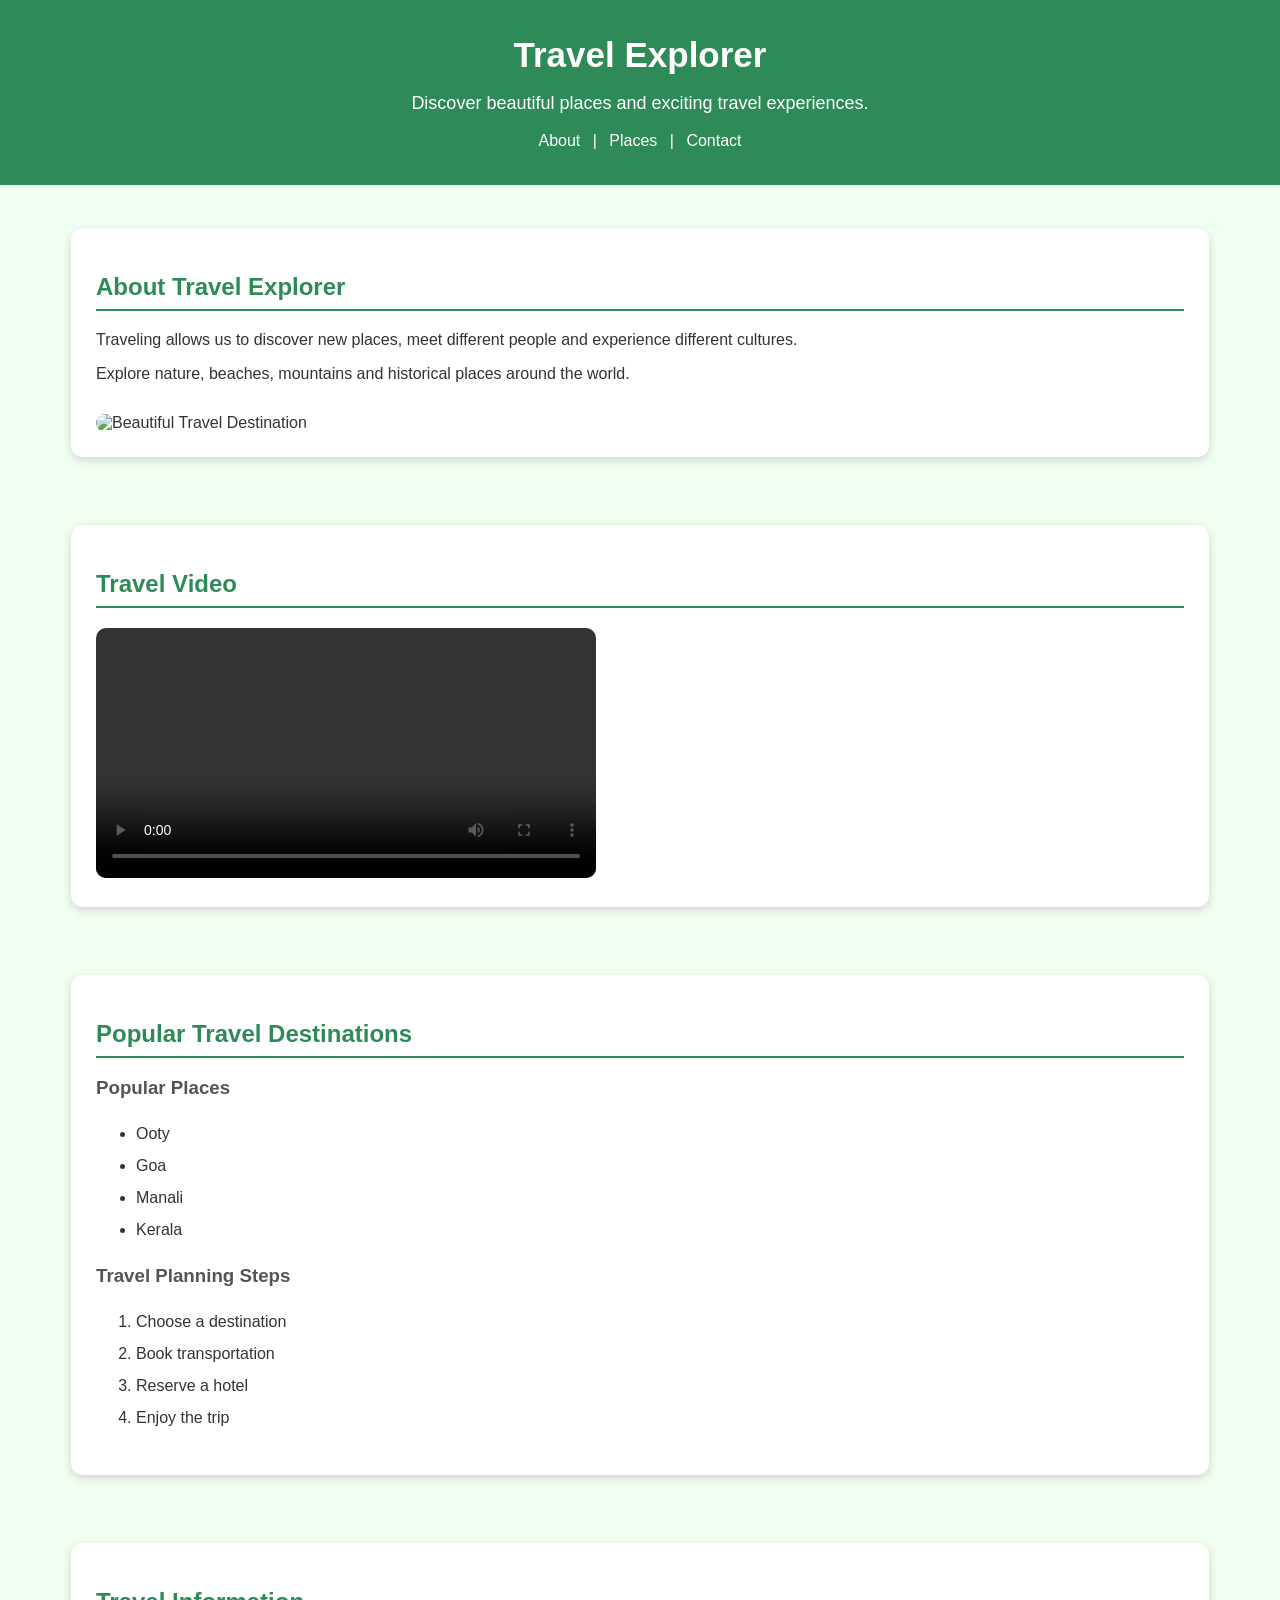
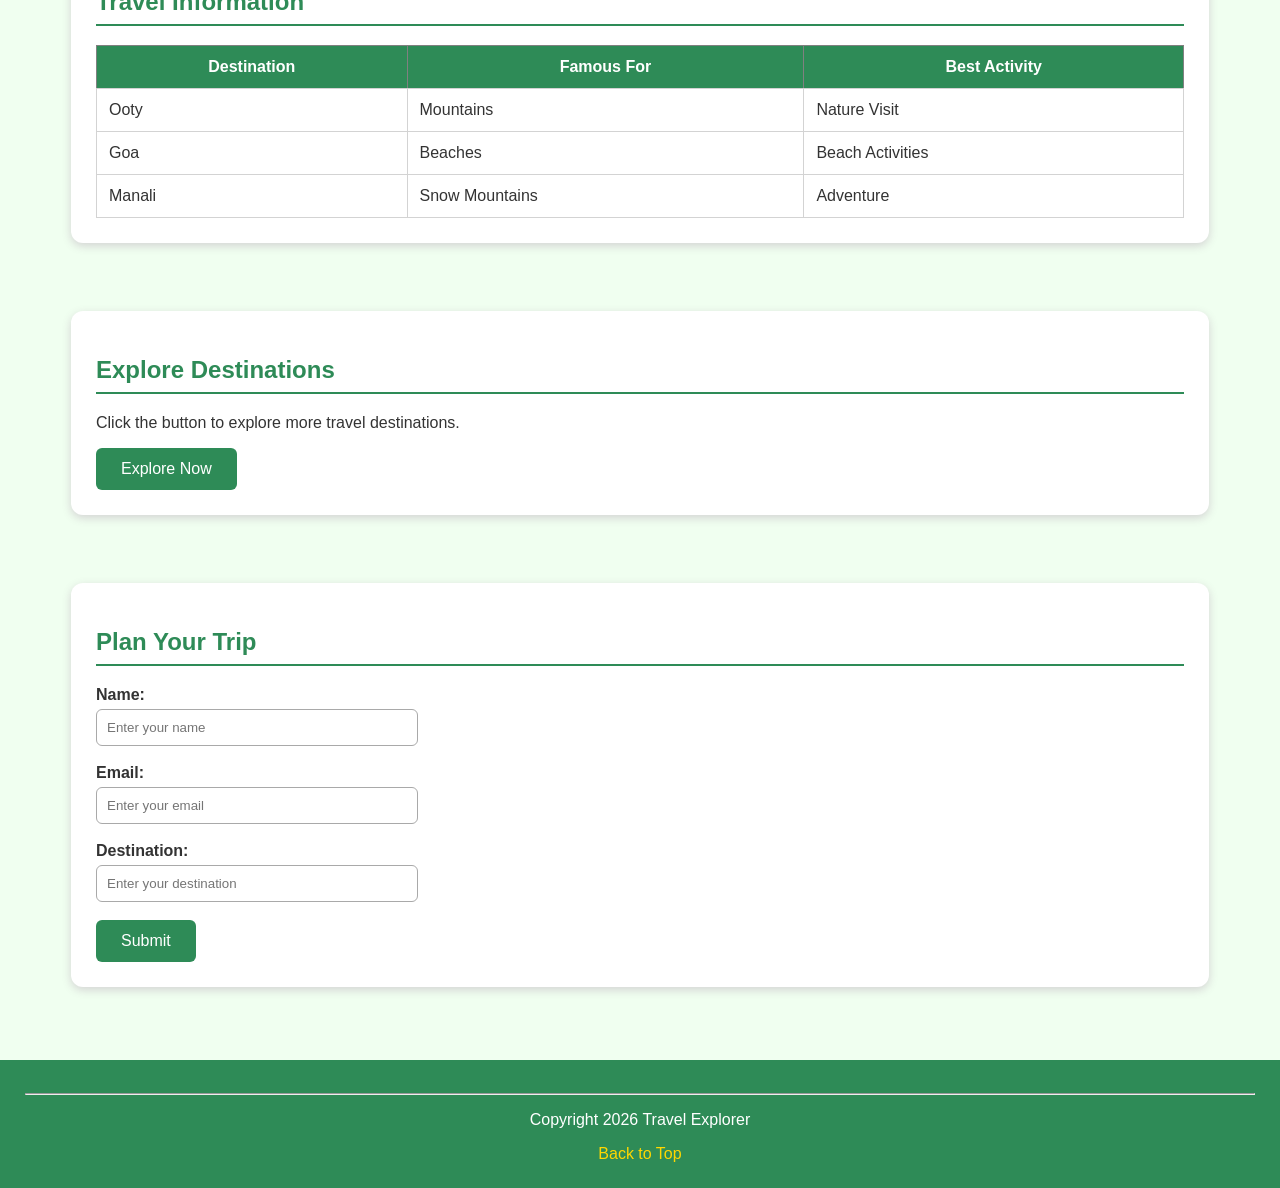
==== index.html @ 53727289 "Add files via upload" ====
<!DOCTYPE html>

<html>

<head>

    <title>Travel Explorer</title>
    <link rel="stylesheet" href="style.css">
</head>

<body>

    <!-- Header Section -->

    <header id="home" class="main-header">

        <h1>Travel Explorer</h1>

        <p>Discover beautiful places and exciting travel experiences.</p>

        <!-- Navigation -->

        <a href="#about">About</a> |
        <a href="#places">Places</a> |
        <a href="#contact">Contact</a>

    </header>

    <br>


    <!-- About Section -->

    <section id="about" class="about-section">

        <h2>About Travel Explorer</h2>

        <p>
            Traveling allows us to discover new places, meet different
            people and experience different cultures.
        </p>

        <p>
            Explore nature, beaches, mountains and historical places
            around the world.
        </p>

        <!-- Image -->

        <img
            src="https://images.unsplash.com/photo-1500534623283-312aade485b7"
            alt="Beautiful Travel Destination"
            width="500"
        >

    </section>

    <br>


    <!-- Video Section -->

    <section id="video" class="video-section">

        <h2>Travel Video</h2>

        <video width="500" controls>

            <source
                src="https://www.w3schools.com/html/mov_bbb.mp4"
                type="video/mp4"
            >

            Your browser does not support video.

        </video>

    </section>

    <br>


    <!-- Places Section -->

    <section id="places" class="places-section">

        <h2>Popular Travel Destinations</h2>

        <!-- Unordered List -->

        <h3>Popular Places</h3>

        <ul>

            <li>Ooty</li>
            <li>Goa</li>
            <li>Manali</li>
            <li>Kerala</li>

        </ul>


        <!-- Ordered List -->

        <h3>Travel Planning Steps</h3>

        <ol>

            <li>Choose a destination</li>
            <li>Book transportation</li>
            <li>Reserve a hotel</li>
            <li>Enjoy the trip</li>

        </ol>

    </section>

    <br>


    <!-- Travel Information Table -->

    <section id="table" class="table-section">

        <h2>Travel Information</h2>

        <table border="1">

            <tr>

                <th>Destination</th>
                <th>Famous For</th>
                <th>Best Activity</th>

            </tr>

            <tr>

                <td>Ooty</td>
                <td>Mountains</td>
                <td>Nature Visit</td>

            </tr>

            <tr>

                <td>Goa</td>
                <td>Beaches</td>
                <td>Beach Activities</td>

            </tr>

            <tr>

                <td>Manali</td>
                <td>Snow Mountains</td>
                <td>Adventure</td>

            </tr>

        </table>

    </section>

    <br>


    <!-- Button Section -->

    <section class="button-section">

        <h2>Explore Destinations</h2>

        <p>
            Click the button to explore more travel destinations.
        </p>

        <button type="button">

            Explore Now

        </button>

    </section>

    <br>


    <!-- Contact Form -->

    <section id="contact" class="contact-section">

        <h2>Plan Your Trip</h2>

        <form>

            <label for="name">Name:</label>

            <br>

            <input
                type="text"
                id="name"
                name="name"
                placeholder="Enter your name"
            >

            <br><br>


            <label for="email">Email:</label>

            <br>

            <input
                type="email"
                id="email"
                name="email"
                placeholder="Enter your email"
            >

            <br><br>


            <label for="destination">Destination:</label>

            <br>

            <input
                type="text"
                id="destination"
                name="destination"
                placeholder="Enter your destination"
            >

            <br><br>


            <button type="submit">

                Submit

            </button>

        </form>

    </section>

    <br>


    <!-- Footer -->

    <footer id="footer" class="main-footer">

        <hr>

        <p>

            Copyright 2026 Travel Explorer

        </p>

        <a href="#home">Back to Top</a>

    </footer>

</body>

</html>
---- style.css ----
/* Page */

body {
    font-family: Arial, sans-serif;
    margin: 0;
    background-color: honeydew;
    color: #333;
}

/* Header */

.main-header {
    background-color: seagreen;
    color: white;
    text-align: center;
    padding: 35px;
}

.main-header h1 {
    font-size: 35px;
    margin: 0 0 10px;
}

.main-header p {
    font-size: 18px;
}

.main-header a {
    color: white;
    text-decoration: none;
    margin: 0 8px;
}

.main-header a:hover {
    color: gold;
}

/* All Sections */

section {
    background-color: white;
    width: 85%;
    margin: 25px auto;
    padding: 25px;
    border-radius: 12px;
    box-shadow: 0 3px 10px lightgray;
}

/* Headings */

h2 {
    color: seagreen;
    border-bottom: 2px solid seagreen;
    padding-bottom: 8px;
}

h3 {
    color: #555;
}

/* Image */

.about-section img {
    width: 500px;
    max-width: 100%;
    border-radius: 12px;
    margin-top: 15px;
}

/* Video */

.video-section video {
    max-width: 100%;
    border-radius: 10px;
}

/* Lists */

ul,
ol {
    line-height: 2;
}

/* Table */

table {
    width: 100%;
    border-collapse: collapse;
    margin-top: 15px;
}

th {
    background-color: seagreen;
    color: white;
    padding: 12px;
}

td {
    padding: 12px;
    border: 1px solid lightgray;
}

tr:hover {
    background-color: honeydew;
}

/* Buttons */

button {
    background-color: seagreen;
    color: white;
    border: none;
    padding: 12px 25px;
    border-radius: 6px;
    font-size: 16px;
    cursor: pointer;
}

button:hover {
    background-color: darkgreen;
}

/* Form */

label {
    font-weight: bold;
}

input {
    width: 300px;
    max-width: 90%;
    padding: 10px;
    margin-top: 5px;
    border: 1px solid darkgray;
    border-radius: 6px;
}

input:focus {
    border-color: seagreen;
    outline: none;
}

/* Footer */

.main-footer {
    background-color: seagreen;
    color: white;
    text-align: center;
    padding: 25px;
    margin-top: 30px;
}

.main-footer a {
    color: gold;
    text-decoration: none;
}
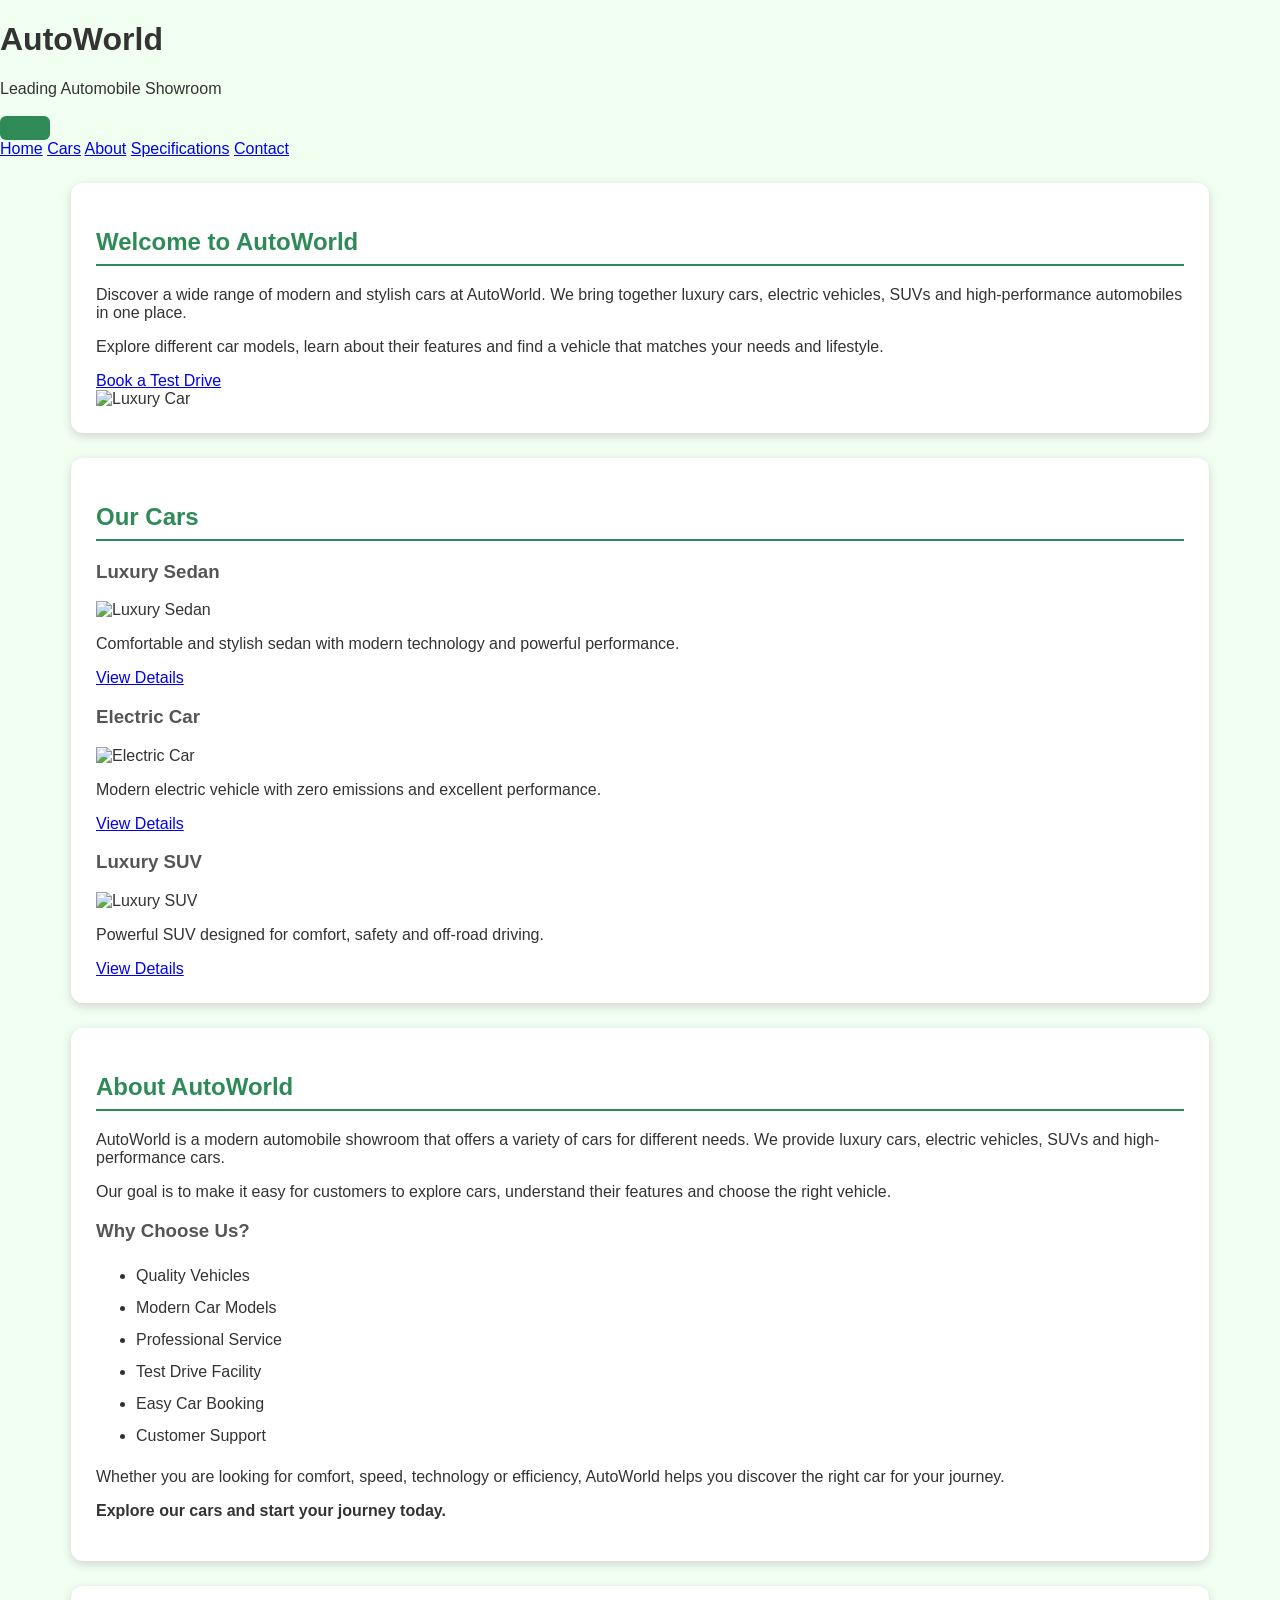
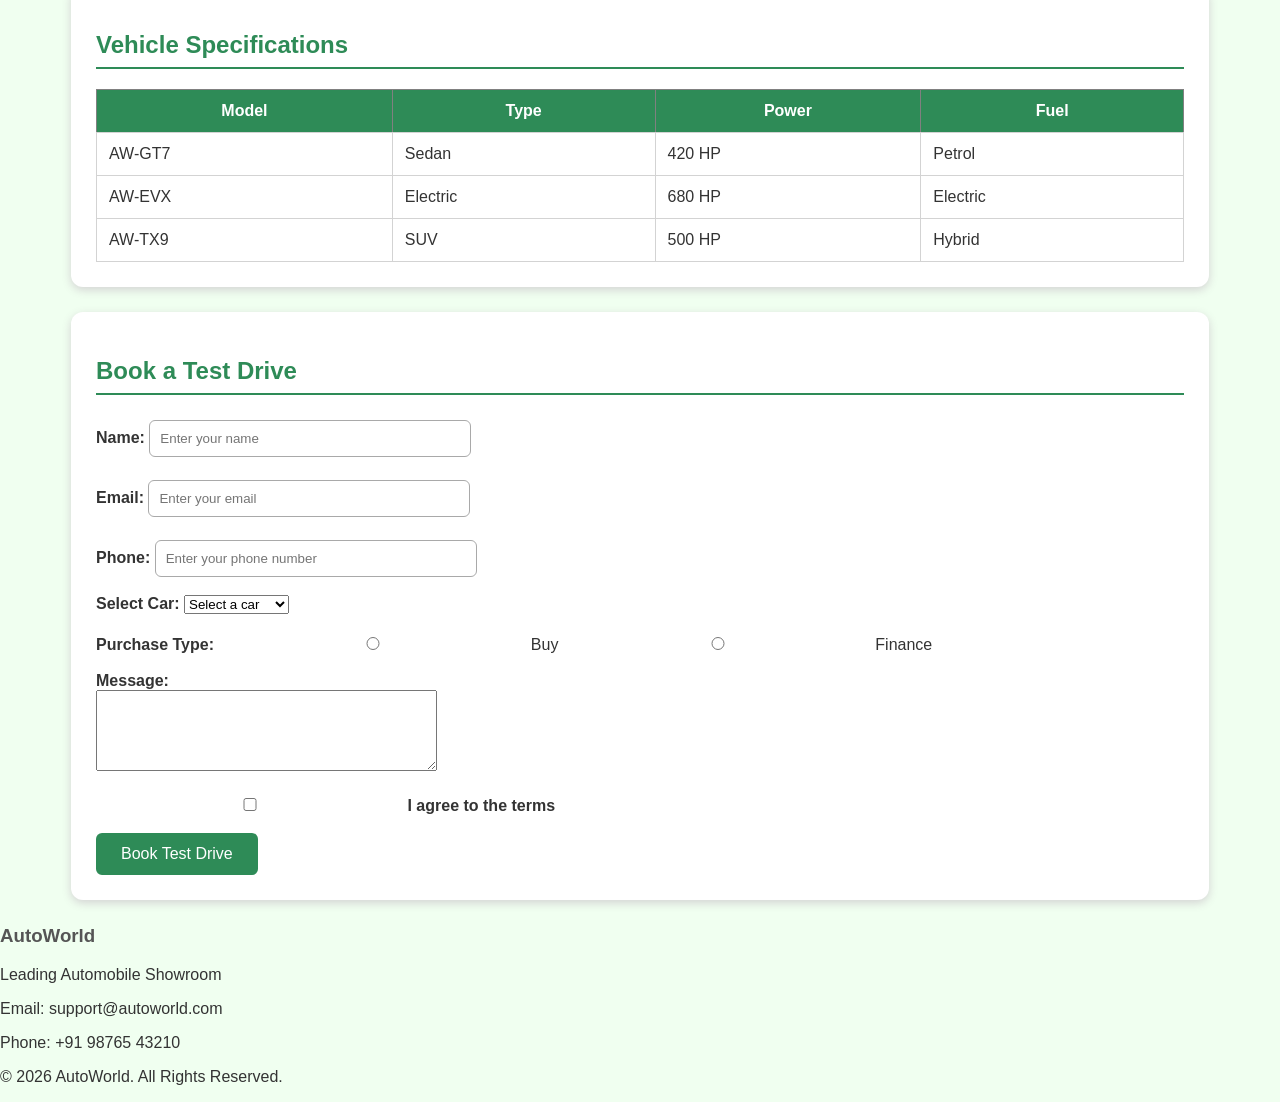
==== commit 34881a79: "Update index.html" ====
--- a/index.html
+++ b/index.html
@@ -1,270 +1,316 @@
 <!DOCTYPE html>
-
-<html>
+<html lang="en">
 
 <head>
-
-    <title>Travel Explorer</title>
+    <meta charset="UTF-8">
+    <meta name="viewport" content="width=device-width, initial-scale=1.0">
+
+    <meta name="description" content="AutoWorld automobile showroom">
+    <meta name="author" content="AutoWorld">
+
+    <title>AutoWorld - Automobile Showroom</title>
+
     <link rel="stylesheet" href="style.css">
 </head>
 
 <body>
 
-    <!-- Header Section -->
-
-    <header id="home" class="main-header">
-
-        <h1>Travel Explorer</h1>
-
-        <p>Discover beautiful places and exciting travel experiences.</p>
+    <!-- Header -->
+    <header>
+        <div class="header-brand">
+            <h1>AutoWorld</h1>
+            <p>Leading Automobile Showroom</p>
+        </div>
+
+        <!-- 3-Bar Mobile Hamburger Button -->
+        <button class="menu-toggle" id="menuToggle" aria-label="Toggle navigation">
+            <span></span>
+            <span></span>
+            <span></span>
+        </button>
 
         <!-- Navigation -->
-
-        <a href="#about">About</a> |
-        <a href="#places">Places</a> |
-        <a href="#contact">Contact</a>
-
+        <nav id="navMenu">
+            <a href="#home">Home</a>
+            <a href="#cars">Cars</a>
+            <a href="#about">About</a>
+            <a href="#specifications">Specifications</a>
+            <a href="#contact">Contact</a>
+        </nav>
     </header>
 
-    <br>
-
-
-    <!-- About Section -->
-
-    <section id="about" class="about-section">
-
-        <h2>About Travel Explorer</h2>
+
+    <!-- Main Content -->
+    <main>
+
+        <!-- Home Section -->
+        <section id="home">
+            <div class="home-container">
+                <div class="home-content">
+                    <h2>Welcome to AutoWorld</h2>
+
+                    <p>
+                        Discover a wide range of modern and stylish cars at AutoWorld. We bring together luxury cars, electric vehicles, SUVs and high-performance automobiles in one place.
+                    </p>
+
+                    <p>
+                        Explore different car models, learn about their features and find a vehicle that matches your needs and lifestyle.
+                    </p>
+
+                    <a href="#contact">Book a Test Drive</a>
+                </div>
+
+                <div class="home-image">
+                    <img
+                        src="https://images.unsplash.com/photo-1617788138017-80ad40651399?auto=format&fit=crop&w=800&q=80"
+                        alt="Luxury Car"
+                        width="500"
+                    >
+                </div>
+            </div>
+        </section>
+
+
+        <!-- Cars Section -->
+        <section id="cars">
+            <h2>Our Cars</h2>
+
+            <article>
+                <h3>Luxury Sedan</h3>
+
+                <img
+                    src="https://images.unsplash.com/photo-1555215695-3004980ad54e?auto=format&fit=crop&w=700&q=80"
+                    alt="Luxury Sedan"
+                    width="300"
+                >
+
+                <p>
+                    Comfortable and stylish sedan with modern
+                    technology and powerful performance.
+                </p>
+
+                <a href="#contact">View Details</a>
+            </article>
+
+
+            <article>
+                <h3>Electric Car</h3>
+
+                <img
+                    src="https://images.unsplash.com/photo-1560958089-b8a1929cea89?auto=format&fit=crop&w=700&q=80"
+                    alt="Electric Car"
+                    width="300"
+                >
+
+                <p>
+                    Modern electric vehicle with zero emissions
+                    and excellent performance.
+                </p>
+
+                <a href="#contact">View Details</a>
+            </article>
+
+
+            <article>
+                <h3>Luxury SUV</h3>
+
+                <img
+                    src="https://images.unsplash.com/photo-1533473359331-0135ef1b58bf?auto=format&fit=crop&w=700&q=80"
+                    alt="Luxury SUV"
+                    width="300"
+                >
+
+                <p>
+                    Powerful SUV designed for comfort,
+                    safety and off-road driving.
+                </p>
+
+                <a href="#contact">View Details</a>
+            </article>
+        </section>
+
+
+        <!-- About Section -->
+        <section id="about">
+            <div class="about-container">
+                <h2>About AutoWorld</h2>
+
+                <p>
+                    AutoWorld is a modern automobile showroom that offers a variety of cars for different needs. We provide luxury cars, electric vehicles, SUVs and high-performance cars.
+                </p>
+
+                <p>
+                    Our goal is to make it easy for customers to explore cars, understand their features and choose the right vehicle.
+                </p>
+
+                <h3>Why Choose Us?</h3>
+
+                <ul>
+                    <li>Quality Vehicles</li>
+                    <li>Modern Car Models</li>
+                    <li>Professional Service</li>
+                    <li>Test Drive Facility</li>
+                    <li>Easy Car Booking</li>
+                    <li>Customer Support</li>
+                </ul>
+
+                <p>
+                    Whether you are looking for comfort, speed, technology or efficiency, AutoWorld helps you discover the right car for your journey.
+                </p>
+
+                <p>
+                    <strong>Explore our cars and start your journey today.</strong>
+                </p>
+            </div>
+        </section>
+
+
+        <!-- Specifications Section -->
+        <section id="specifications">
+            <h2>Vehicle Specifications</h2>
+
+            <table border="1">
+                <tr>
+                    <th>Model</th>
+                    <th>Type</th>
+                    <th>Power</th>
+                    <th>Fuel</th>
+                </tr>
+
+                <tr>
+                    <td>AW-GT7</td>
+                    <td>Sedan</td>
+                    <td>420 HP</td>
+                    <td>Petrol</td>
+                </tr>
+
+                <tr>
+                    <td>AW-EVX</td>
+                    <td>Electric</td>
+                    <td>680 HP</td>
+                    <td>Electric</td>
+                </tr>
+
+                <tr>
+                    <td>AW-TX9</td>
+                    <td>SUV</td>
+                    <td>500 HP</td>
+                    <td>Hybrid</td>
+                </tr>
+            </table>
+        </section>
+
+
+        <!-- Contact / Test Drive Form -->
+        <section id="contact">
+            <h2>Book a Test Drive</h2>
+
+            <form>
+
+                <label for="name">Name:</label>
+                <input type="text" id="name" placeholder="Enter your name" required>
+
+                <br><br>
+
+                <label for="email">Email:</label>
+                <input type="email" id="email" placeholder="Enter your email" required>
+
+                <br><br>
+
+                <label for="phone">Phone:</label>
+                <input type="tel" id="phone" placeholder="Enter your phone number">
+
+                <br><br>
+
+                <label for="car">Select Car:</label>
+
+                <select id="car">
+                    <option>Select a car</option>
+                    <option>Luxury Sedan</option>
+                    <option>Electric Car</option>
+                    <option>Luxury SUV</option>
+                </select>
+
+                <br><br>
+
+                <label>Purchase Type:</label>
+
+                <input type="radio" name="purchase" value="buy">
+                Buy
+
+                <input type="radio" name="purchase" value="finance">
+                Finance
+
+                <br><br>
+
+                <label for="message">Message:</label>
+
+                <br>
+
+                <textarea
+                    id="message"
+                    rows="5"
+                    cols="40"
+                    placeholder="Enter your message">
+                </textarea>
+
+                <br><br>
+
+                <input type="checkbox" id="agree">
+                <label for="agree">I agree to the terms</label>
+
+                <br><br>
+
+                <button type="submit">Book Test Drive</button>
+
+            </form>
+        </section>
+
+    </main>
+
+
+    <!-- Footer -->
+    <footer>
+        <h3>AutoWorld</h3>
 
         <p>
-            Traveling allows us to discover new places, meet different
-            people and experience different cultures.
+            Leading Automobile Showroom
         </p>
 
         <p>
-            Explore nature, beaches, mountains and historical places
-            around the world.
+            Email: support@autoworld.com
         </p>
 
-        <!-- Image -->
-
-        <img
-            src="https://images.unsplash.com/photo-1500534623283-312aade485b7"
-            alt="Beautiful Travel Destination"
-            width="500"
-        >
-
-    </section>
-
-    <br>
-
-
-    <!-- Video Section -->
-
-    <section id="video" class="video-section">
-
-        <h2>Travel Video</h2>
-
-        <video width="500" controls>
-
-            <source
-                src="https://www.w3schools.com/html/mov_bbb.mp4"
-                type="video/mp4"
-            >
-
-            Your browser does not support video.
-
-        </video>
-
-    </section>
-
-    <br>
-
-
-    <!-- Places Section -->
-
-    <section id="places" class="places-section">
-
-        <h2>Popular Travel Destinations</h2>
-
-        <!-- Unordered List -->
-
-        <h3>Popular Places</h3>
-
-        <ul>
-
-            <li>Ooty</li>
-            <li>Goa</li>
-            <li>Manali</li>
-            <li>Kerala</li>
-
-        </ul>
-
-
-        <!-- Ordered List -->
-
-        <h3>Travel Planning Steps</h3>
-
-        <ol>
-
-            <li>Choose a destination</li>
-            <li>Book transportation</li>
-            <li>Reserve a hotel</li>
-            <li>Enjoy the trip</li>
-
-        </ol>
-
-    </section>
-
-    <br>
-
-
-    <!-- Travel Information Table -->
-
-    <section id="table" class="table-section">
-
-        <h2>Travel Information</h2>
-
-        <table border="1">
-
-            <tr>
-
-                <th>Destination</th>
-                <th>Famous For</th>
-                <th>Best Activity</th>
-
-            </tr>
-
-            <tr>
-
-                <td>Ooty</td>
-                <td>Mountains</td>
-                <td>Nature Visit</td>
-
-            </tr>
-
-            <tr>
-
-                <td>Goa</td>
-                <td>Beaches</td>
-                <td>Beach Activities</td>
-
-            </tr>
-
-            <tr>
-
-                <td>Manali</td>
-                <td>Snow Mountains</td>
-                <td>Adventure</td>
-
-            </tr>
-
-        </table>
-
-    </section>
-
-    <br>
-
-
-    <!-- Button Section -->
-
-    <section class="button-section">
-
-        <h2>Explore Destinations</h2>
-
         <p>
-            Click the button to explore more travel destinations.
+            Phone: +91 98765 43210
         </p>
 
-        <button type="button">
-
-            Explore Now
-
-        </button>
-
-    </section>
-
-    <br>
-
-
-    <!-- Contact Form -->
-
-    <section id="contact" class="contact-section">
-
-        <h2>Plan Your Trip</h2>
-
-        <form>
-
-            <label for="name">Name:</label>
-
-            <br>
-
-            <input
-                type="text"
-                id="name"
-                name="name"
-                placeholder="Enter your name"
-            >
-
-            <br><br>
-
-
-            <label for="email">Email:</label>
-
-            <br>
-
-            <input
-                type="email"
-                id="email"
-                name="email"
-                placeholder="Enter your email"
-            >
-
-            <br><br>
-
-
-            <label for="destination">Destination:</label>
-
-            <br>
-
-            <input
-                type="text"
-                id="destination"
-                name="destination"
-                placeholder="Enter your destination"
-            >
-
-            <br><br>
-
-
-            <button type="submit">
-
-                Submit
-
-            </button>
-
-        </form>
-
-    </section>
-
-    <br>
-
-
-    <!-- Footer -->
-
-    <footer id="footer" class="main-footer">
-
-        <hr>
-
         <p>
-
-            Copyright 2026 Travel Explorer
-
+            &copy; 2026 AutoWorld. All Rights Reserved.
         </p>
-
-        <a href="#home">Back to Top</a>
-
     </footer>
 
+    <!-- Mobile 3-Bar Sidebar Script -->
+    <script>
+        const menuToggle = document.getElementById('menuToggle');
+        const navMenu = document.getElementById('navMenu');
+
+        if (menuToggle && navMenu) {
+            menuToggle.addEventListener('click', () => {
+                menuToggle.classList.toggle('active');
+                navMenu.classList.toggle('active');
+            });
+
+            // Close sidebar when clicking any navigation link
+            navMenu.querySelectorAll('a').forEach(link => {
+                link.addEventListener('click', () => {
+                    menuToggle.classList.remove('active');
+                    navMenu.classList.remove('active');
+                });
+            });
+        }
+    </script>
+
 </body>
 
 </html>
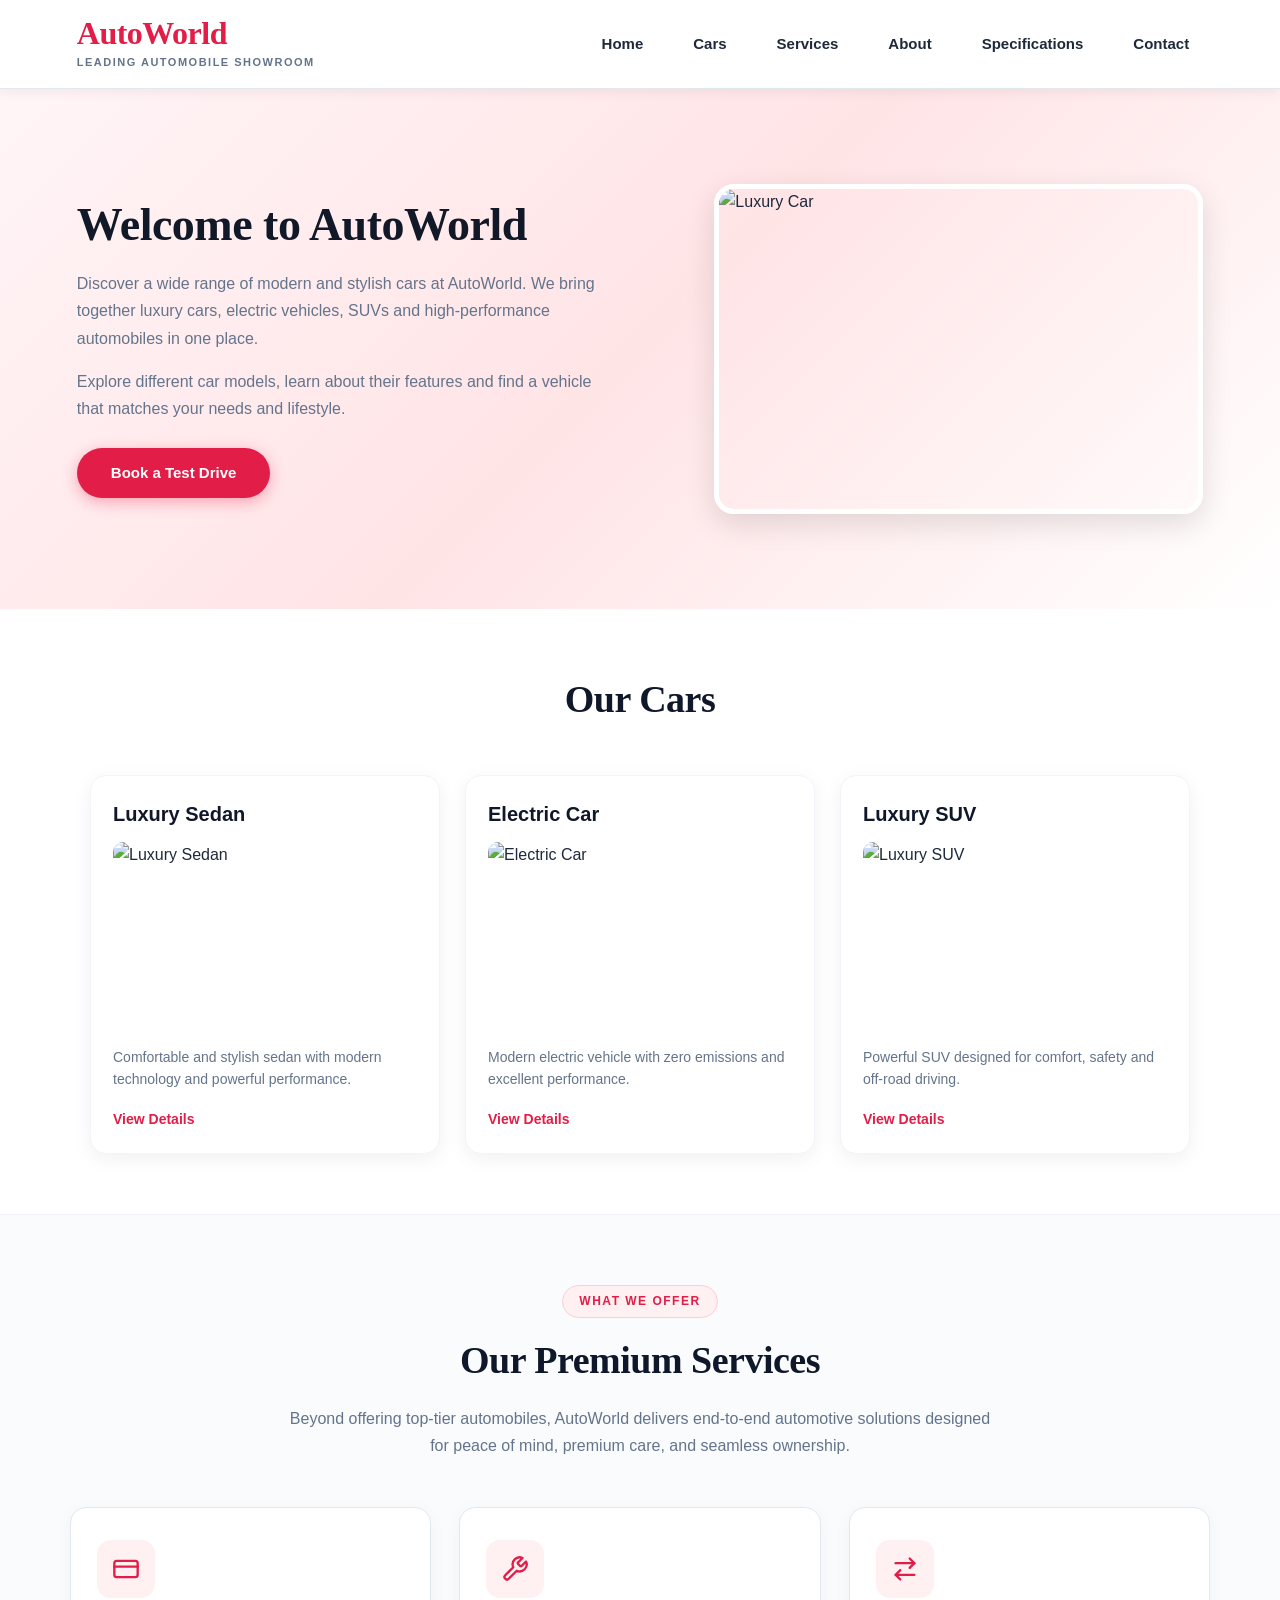
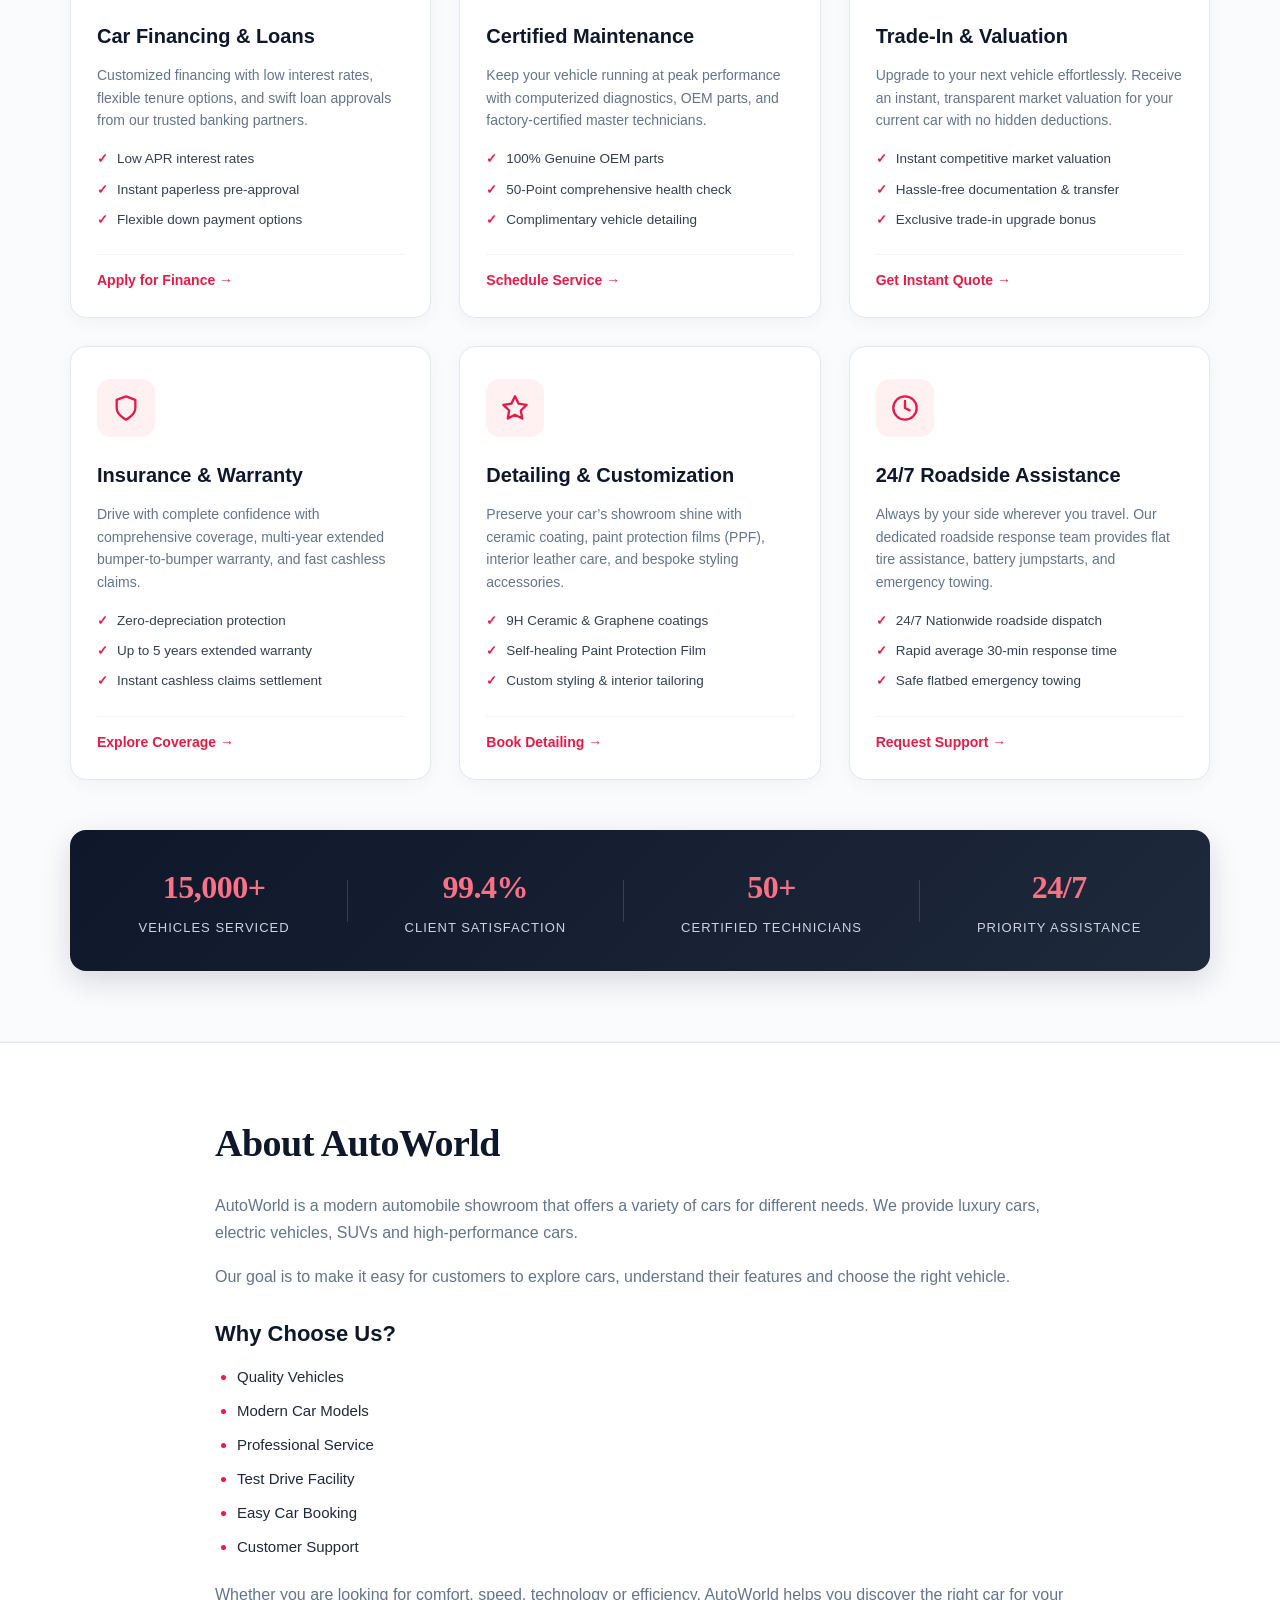
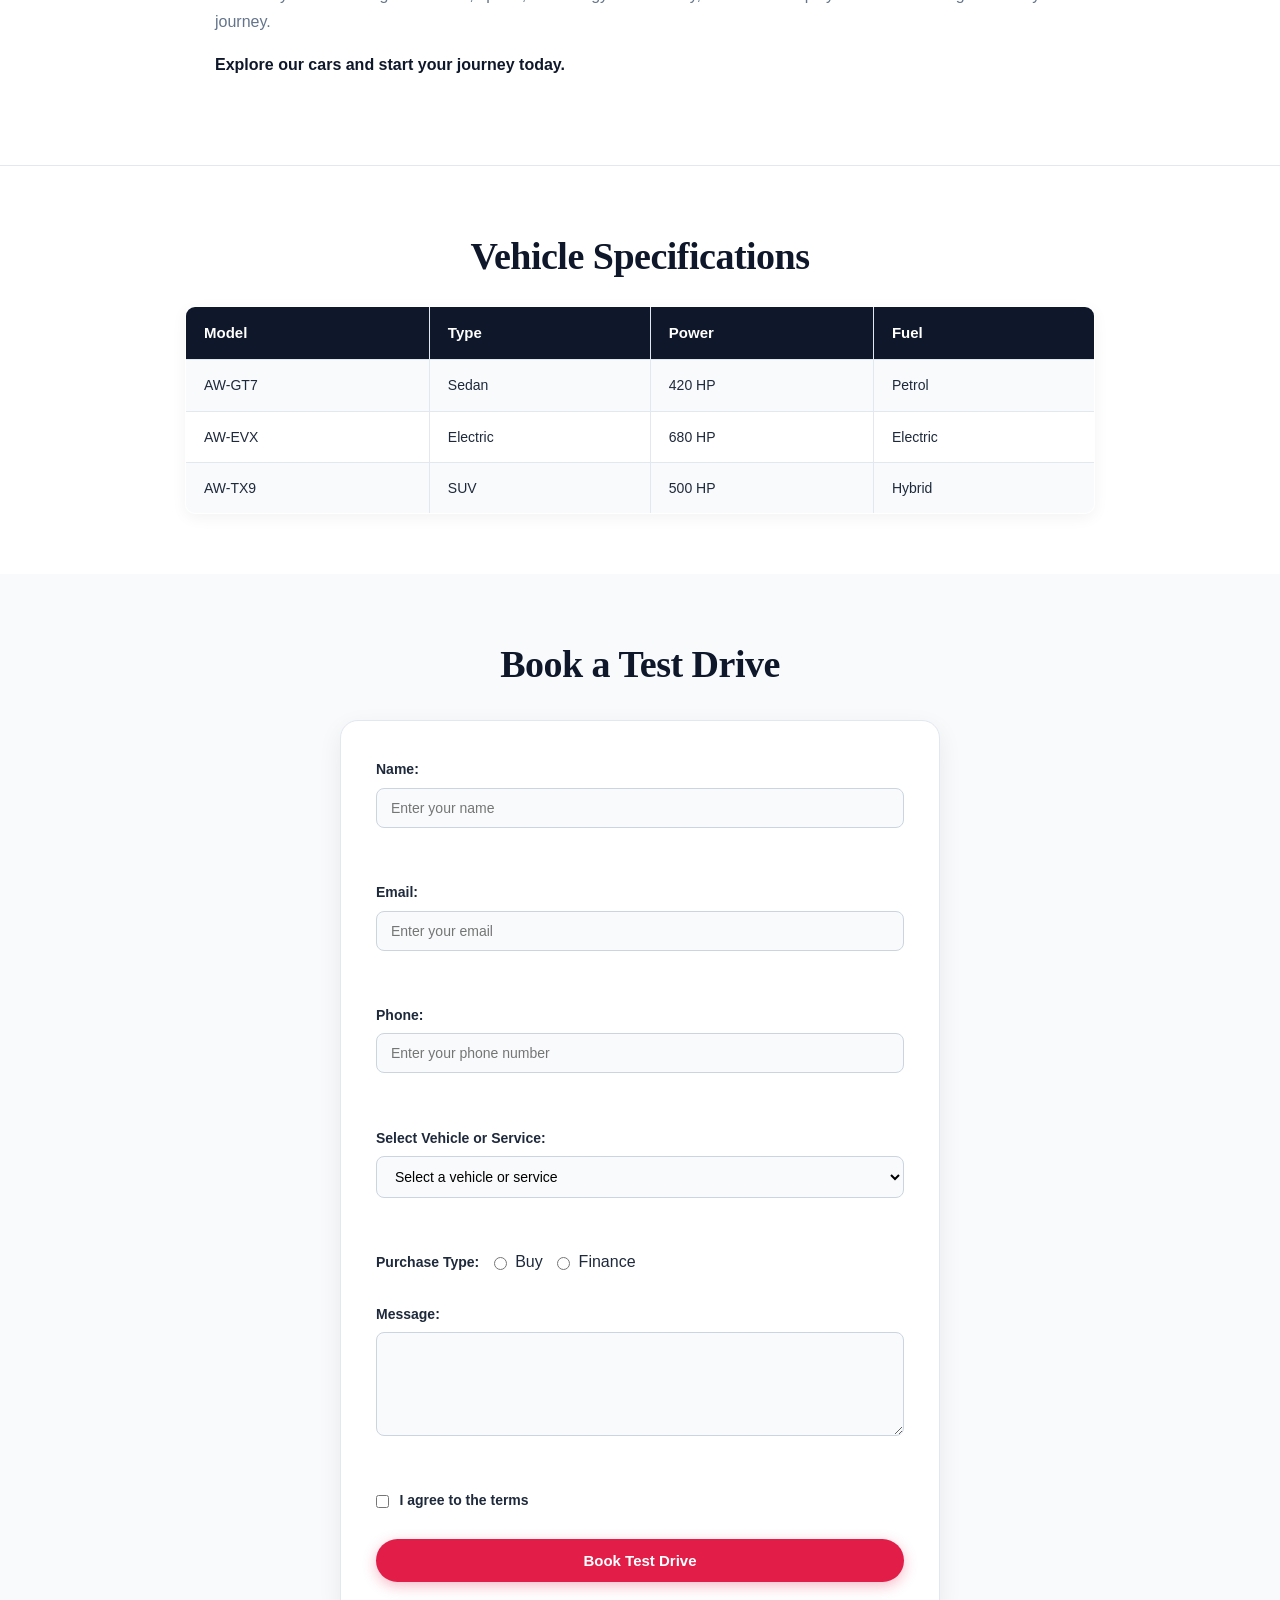
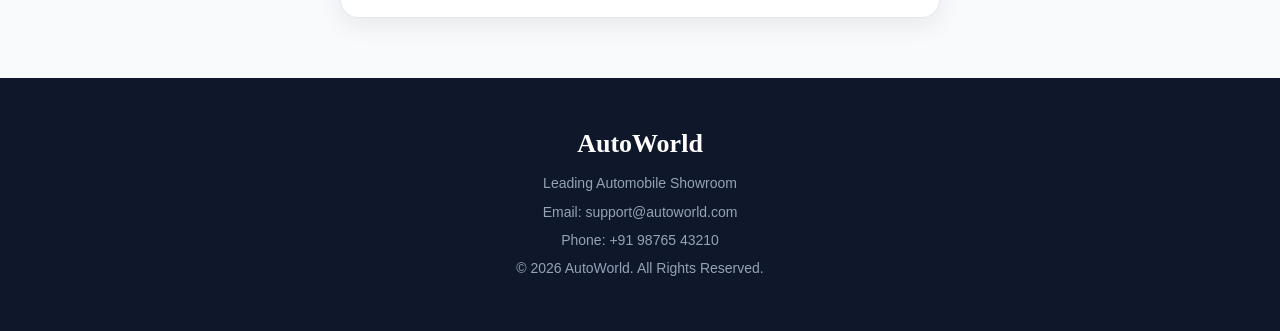
==== commit 5c096012: "Add files via upload" ====
--- a/index.html
+++ b/index.html
@@ -1,316 +1,483 @@
-<!DOCTYPE html>
-<html lang="en">
-
-<head>
-    <meta charset="UTF-8">
-    <meta name="viewport" content="width=device-width, initial-scale=1.0">
-
-    <meta name="description" content="AutoWorld automobile showroom">
-    <meta name="author" content="AutoWorld">
-
-    <title>AutoWorld - Automobile Showroom</title>
-
-    <link rel="stylesheet" href="style.css">
-</head>
-
-<body>
-
-    <!-- Header -->
-    <header>
-        <div class="header-brand">
-            <h1>AutoWorld</h1>
-            <p>Leading Automobile Showroom</p>
-        </div>
-
-        <!-- 3-Bar Mobile Hamburger Button -->
-        <button class="menu-toggle" id="menuToggle" aria-label="Toggle navigation">
-            <span></span>
-            <span></span>
-            <span></span>
-        </button>
-
-        <!-- Navigation -->
-        <nav id="navMenu">
-            <a href="#home">Home</a>
-            <a href="#cars">Cars</a>
-            <a href="#about">About</a>
-            <a href="#specifications">Specifications</a>
-            <a href="#contact">Contact</a>
-        </nav>
-    </header>
-
-
-    <!-- Main Content -->
-    <main>
-
-        <!-- Home Section -->
-        <section id="home">
-            <div class="home-container">
-                <div class="home-content">
-                    <h2>Welcome to AutoWorld</h2>
-
-                    <p>
-                        Discover a wide range of modern and stylish cars at AutoWorld. We bring together luxury cars, electric vehicles, SUVs and high-performance automobiles in one place.
-                    </p>
-
-                    <p>
-                        Explore different car models, learn about their features and find a vehicle that matches your needs and lifestyle.
-                    </p>
-
-                    <a href="#contact">Book a Test Drive</a>
-                </div>
-
-                <div class="home-image">
-                    <img
-                        src="https://images.unsplash.com/photo-1617788138017-80ad40651399?auto=format&fit=crop&w=800&q=80"
-                        alt="Luxury Car"
-                        width="500"
-                    >
-                </div>
-            </div>
-        </section>
-
-
-        <!-- Cars Section -->
-        <section id="cars">
-            <h2>Our Cars</h2>
-
-            <article>
-                <h3>Luxury Sedan</h3>
-
-                <img
-                    src="https://images.unsplash.com/photo-1555215695-3004980ad54e?auto=format&fit=crop&w=700&q=80"
-                    alt="Luxury Sedan"
-                    width="300"
-                >
-
-                <p>
-                    Comfortable and stylish sedan with modern
-                    technology and powerful performance.
-                </p>
-
-                <a href="#contact">View Details</a>
-            </article>
-
-
-            <article>
-                <h3>Electric Car</h3>
-
-                <img
-                    src="https://images.unsplash.com/photo-1560958089-b8a1929cea89?auto=format&fit=crop&w=700&q=80"
-                    alt="Electric Car"
-                    width="300"
-                >
-
-                <p>
-                    Modern electric vehicle with zero emissions
-                    and excellent performance.
-                </p>
-
-                <a href="#contact">View Details</a>
-            </article>
-
-
-            <article>
-                <h3>Luxury SUV</h3>
-
-                <img
-                    src="https://images.unsplash.com/photo-1533473359331-0135ef1b58bf?auto=format&fit=crop&w=700&q=80"
-                    alt="Luxury SUV"
-                    width="300"
-                >
-
-                <p>
-                    Powerful SUV designed for comfort,
-                    safety and off-road driving.
-                </p>
-
-                <a href="#contact">View Details</a>
-            </article>
-        </section>
-
-
-        <!-- About Section -->
-        <section id="about">
-            <div class="about-container">
-                <h2>About AutoWorld</h2>
-
-                <p>
-                    AutoWorld is a modern automobile showroom that offers a variety of cars for different needs. We provide luxury cars, electric vehicles, SUVs and high-performance cars.
-                </p>
-
-                <p>
-                    Our goal is to make it easy for customers to explore cars, understand their features and choose the right vehicle.
-                </p>
-
-                <h3>Why Choose Us?</h3>
-
-                <ul>
-                    <li>Quality Vehicles</li>
-                    <li>Modern Car Models</li>
-                    <li>Professional Service</li>
-                    <li>Test Drive Facility</li>
-                    <li>Easy Car Booking</li>
-                    <li>Customer Support</li>
-                </ul>
-
-                <p>
-                    Whether you are looking for comfort, speed, technology or efficiency, AutoWorld helps you discover the right car for your journey.
-                </p>
-
-                <p>
-                    <strong>Explore our cars and start your journey today.</strong>
-                </p>
-            </div>
-        </section>
-
-
-        <!-- Specifications Section -->
-        <section id="specifications">
-            <h2>Vehicle Specifications</h2>
-
-            <table border="1">
-                <tr>
-                    <th>Model</th>
-                    <th>Type</th>
-                    <th>Power</th>
-                    <th>Fuel</th>
-                </tr>
-
-                <tr>
-                    <td>AW-GT7</td>
-                    <td>Sedan</td>
-                    <td>420 HP</td>
-                    <td>Petrol</td>
-                </tr>
-
-                <tr>
-                    <td>AW-EVX</td>
-                    <td>Electric</td>
-                    <td>680 HP</td>
-                    <td>Electric</td>
-                </tr>
-
-                <tr>
-                    <td>AW-TX9</td>
-                    <td>SUV</td>
-                    <td>500 HP</td>
-                    <td>Hybrid</td>
-                </tr>
-            </table>
-        </section>
-
-
-        <!-- Contact / Test Drive Form -->
-        <section id="contact">
-            <h2>Book a Test Drive</h2>
-
-            <form>
-
-                <label for="name">Name:</label>
-                <input type="text" id="name" placeholder="Enter your name" required>
-
-                <br><br>
-
-                <label for="email">Email:</label>
-                <input type="email" id="email" placeholder="Enter your email" required>
-
-                <br><br>
-
-                <label for="phone">Phone:</label>
-                <input type="tel" id="phone" placeholder="Enter your phone number">
-
-                <br><br>
-
-                <label for="car">Select Car:</label>
-
-                <select id="car">
-                    <option>Select a car</option>
-                    <option>Luxury Sedan</option>
-                    <option>Electric Car</option>
-                    <option>Luxury SUV</option>
-                </select>
-
-                <br><br>
-
-                <label>Purchase Type:</label>
-
-                <input type="radio" name="purchase" value="buy">
-                Buy
-
-                <input type="radio" name="purchase" value="finance">
-                Finance
-
-                <br><br>
-
-                <label for="message">Message:</label>
-
-                <br>
-
-                <textarea
-                    id="message"
-                    rows="5"
-                    cols="40"
-                    placeholder="Enter your message">
-                </textarea>
-
-                <br><br>
-
-                <input type="checkbox" id="agree">
-                <label for="agree">I agree to the terms</label>
-
-                <br><br>
-
-                <button type="submit">Book Test Drive</button>
-
-            </form>
-        </section>
-
-    </main>
-
-
-    <!-- Footer -->
-    <footer>
-        <h3>AutoWorld</h3>
-
-        <p>
-            Leading Automobile Showroom
-        </p>
-
-        <p>
-            Email: support@autoworld.com
-        </p>
-
-        <p>
-            Phone: +91 98765 43210
-        </p>
-
-        <p>
-            &copy; 2026 AutoWorld. All Rights Reserved.
-        </p>
-    </footer>
-
-    <!-- Mobile 3-Bar Sidebar Script -->
-    <script>
-        const menuToggle = document.getElementById('menuToggle');
-        const navMenu = document.getElementById('navMenu');
-
-        if (menuToggle && navMenu) {
-            menuToggle.addEventListener('click', () => {
-                menuToggle.classList.toggle('active');
-                navMenu.classList.toggle('active');
-            });
-
-            // Close sidebar when clicking any navigation link
-            navMenu.querySelectorAll('a').forEach(link => {
-                link.addEventListener('click', () => {
-                    menuToggle.classList.remove('active');
-                    navMenu.classList.remove('active');
-                });
-            });
-        }
-    </script>
-
-</body>
-
-</html>
+<!DOCTYPE html>
+<html lang="en">
+
+<head>
+    <meta charset="UTF-8">
+    <meta name="viewport" content="width=device-width, initial-scale=1.0">
+
+    <meta name="description" content="AutoWorld automobile showroom">
+    <meta name="author" content="AutoWorld">
+
+    <title>AutoWorld - Automobile Showroom</title>
+
+    <link rel="stylesheet" href="style.css">
+</head>
+
+<body>
+
+    <!-- Header -->
+    <header>
+        <div class="header-brand">
+            <h1>AutoWorld</h1>
+            <p>Leading Automobile Showroom</p>
+        </div>
+
+        <!-- 3-Bar Mobile Hamburger Button -->
+        <button class="menu-toggle" id="menuToggle" aria-label="Toggle navigation">
+            <span></span>
+            <span></span>
+            <span></span>
+        </button>
+
+        <!-- Navigation -->
+        <nav id="navMenu">
+            <a href="#home">Home</a>
+            <a href="#cars">Cars</a>
+            <a href="#services">Services</a>
+            <a href="#about">About</a>
+            <a href="#specifications">Specifications</a>
+            <a href="#contact">Contact</a>
+        </nav>
+    </header>
+
+
+    <!-- Main Content -->
+    <main>
+
+        <!-- Home Section -->
+        <section id="home">
+            <div class="home-container">
+                <div class="home-content">
+                    <h2>Welcome to AutoWorld</h2>
+
+                    <p>
+                        Discover a wide range of modern and stylish cars at AutoWorld. We bring together luxury cars, electric vehicles, SUVs and high-performance automobiles in one place.
+                    </p>
+
+                    <p>
+                        Explore different car models, learn about their features and find a vehicle that matches your needs and lifestyle.
+                    </p>
+
+                    <a href="#contact">Book a Test Drive</a>
+                </div>
+
+                <div class="home-image">
+                    <img
+                        src="https://images.unsplash.com/photo-1617788138017-80ad40651399?auto=format&fit=crop&w=800&q=80"
+                        alt="Luxury Car"
+                        width="500"
+                    >
+                </div>
+            </div>
+        </section>
+
+
+        <!-- Cars Section -->
+        <section id="cars">
+            <h2>Our Cars</h2>
+
+            <article>
+                <h3>Luxury Sedan</h3>
+
+                <img
+                    src="https://images.unsplash.com/photo-1555215695-3004980ad54e?auto=format&fit=crop&w=700&q=80"
+                    alt="Luxury Sedan"
+                    width="300"
+                >
+
+                <p>
+                    Comfortable and stylish sedan with modern
+                    technology and powerful performance.
+                </p>
+
+                <a href="#contact">View Details</a>
+            </article>
+
+
+            <article>
+                <h3>Electric Car</h3>
+
+                <img
+                    src="https://images.unsplash.com/photo-1560958089-b8a1929cea89?auto=format&fit=crop&w=700&q=80"
+                    alt="Electric Car"
+                    width="300"
+                >
+
+                <p>
+                    Modern electric vehicle with zero emissions
+                    and excellent performance.
+                </p>
+
+                <a href="#contact">View Details</a>
+            </article>
+
+
+            <article>
+                <h3>Luxury SUV</h3>
+
+                <img
+                    src="https://images.unsplash.com/photo-1533473359331-0135ef1b58bf?auto=format&fit=crop&w=700&q=80"
+                    alt="Luxury SUV"
+                    width="300"
+                >
+
+                <p>
+                    Powerful SUV designed for comfort,
+                    safety and off-road driving.
+                </p>
+
+                <a href="#contact">View Details</a>
+            </article>
+        </section>
+
+
+        <!-- Services Section -->
+        <section id="services">
+            <div class="services-header">
+                <span class="section-badge">What We Offer</span>
+                <h2>Our Premium Services</h2>
+                <p>
+                    Beyond offering top-tier automobiles, AutoWorld delivers end-to-end automotive solutions designed for peace of mind, premium care, and seamless ownership.
+                </p>
+            </div>
+
+            <div class="services-grid">
+                <!-- Service 1: Financing & Loans -->
+                <article class="service-card">
+                    <div class="service-icon" aria-hidden="true">
+                        <svg viewBox="0 0 24 24" width="28" height="28" fill="none" stroke="currentColor" stroke-width="2" stroke-linecap="round" stroke-linejoin="round">
+                            <rect x="2" y="5" width="20" height="14" rx="2"></rect>
+                            <line x1="2" y1="10" x2="22" y2="10"></line>
+                        </svg>
+                    </div>
+                    <h3>Car Financing &amp; Loans</h3>
+                    <p>
+                        Customized financing with low interest rates, flexible tenure options, and swift loan approvals from our trusted banking partners.
+                    </p>
+                    <ul class="service-features">
+                        <li>Low APR interest rates</li>
+                        <li>Instant paperless pre-approval</li>
+                        <li>Flexible down payment options</li>
+                    </ul>
+                    <a href="#contact" class="service-link">Apply for Finance &rarr;</a>
+                </article>
+
+                <!-- Service 2: Certified Maintenance -->
+                <article class="service-card">
+                    <div class="service-icon" aria-hidden="true">
+                        <svg viewBox="0 0 24 24" width="28" height="28" fill="none" stroke="currentColor" stroke-width="2" stroke-linecap="round" stroke-linejoin="round">
+                            <path d="M14.7 6.3a1 1 0 0 0 0 1.4l1.6 1.6a1 1 0 0 0 1.4 0l3.77-3.77a6 6 0 0 1-7.94 7.94l-6.91 6.91a2.12 2.12 0 0 1-3-3l6.91-6.91a6 6 0 0 1 7.94-7.94l-3.76 3.76z"></path>
+                        </svg>
+                    </div>
+                    <h3>Certified Maintenance</h3>
+                    <p>
+                        Keep your vehicle running at peak performance with computerized diagnostics, OEM parts, and factory-certified master technicians.
+                    </p>
+                    <ul class="service-features">
+                        <li>100% Genuine OEM parts</li>
+                        <li>50-Point comprehensive health check</li>
+                        <li>Complimentary vehicle detailing</li>
+                    </ul>
+                    <a href="#contact" class="service-link">Schedule Service &rarr;</a>
+                </article>
+
+                <!-- Service 3: Vehicle Trade-In -->
+                <article class="service-card">
+                    <div class="service-icon" aria-hidden="true">
+                        <svg viewBox="0 0 24 24" width="28" height="28" fill="none" stroke="currentColor" stroke-width="2" stroke-linecap="round" stroke-linejoin="round">
+                            <path d="m16 3 4 4-4 4"></path>
+                            <path d="M20 7H4"></path>
+                            <path d="m8 21-4-4 4-4"></path>
+                            <path d="M4 17h16"></path>
+                        </svg>
+                    </div>
+                    <h3>Trade-In &amp; Valuation</h3>
+                    <p>
+                        Upgrade to your next vehicle effortlessly. Receive an instant, transparent market valuation for your current car with no hidden deductions.
+                    </p>
+                    <ul class="service-features">
+                        <li>Instant competitive market valuation</li>
+                        <li>Hassle-free documentation &amp; transfer</li>
+                        <li>Exclusive trade-in upgrade bonus</li>
+                    </ul>
+                    <a href="#contact" class="service-link">Get Instant Quote &rarr;</a>
+                </article>
+
+                <!-- Service 4: Insurance & Warranty -->
+                <article class="service-card">
+                    <div class="service-icon" aria-hidden="true">
+                        <svg viewBox="0 0 24 24" width="28" height="28" fill="none" stroke="currentColor" stroke-width="2" stroke-linecap="round" stroke-linejoin="round">
+                            <path d="M12 22s8-4 8-10V5l-8-3-8 3v7c0 6 8 10 8 10z"></path>
+                        </svg>
+                    </div>
+                    <h3>Insurance &amp; Warranty</h3>
+                    <p>
+                        Drive with complete confidence with comprehensive coverage, multi-year extended bumper-to-bumper warranty, and fast cashless claims.
+                    </p>
+                    <ul class="service-features">
+                        <li>Zero-depreciation protection</li>
+                        <li>Up to 5 years extended warranty</li>
+                        <li>Instant cashless claims settlement</li>
+                    </ul>
+                    <a href="#contact" class="service-link">Explore Coverage &rarr;</a>
+                </article>
+
+                <!-- Service 5: Detailing & Customization -->
+                <article class="service-card">
+                    <div class="service-icon" aria-hidden="true">
+                        <svg viewBox="0 0 24 24" width="28" height="28" fill="none" stroke="currentColor" stroke-width="2" stroke-linecap="round" stroke-linejoin="round">
+                            <polygon points="12 2 15.09 8.26 22 9.27 17 14.14 18.18 21.02 12 17.77 5.82 21.02 7 14.14 2 9.27 8.91 8.26 12 2"></polygon>
+                        </svg>
+                    </div>
+                    <h3>Detailing &amp; Customization</h3>
+                    <p>
+                        Preserve your car’s showroom shine with ceramic coating, paint protection films (PPF), interior leather care, and bespoke styling accessories.
+                    </p>
+                    <ul class="service-features">
+                        <li>9H Ceramic &amp; Graphene coatings</li>
+                        <li>Self-healing Paint Protection Film</li>
+                        <li>Custom styling &amp; interior tailoring</li>
+                    </ul>
+                    <a href="#contact" class="service-link">Book Detailing &rarr;</a>
+                </article>
+
+                <!-- Service 6: 24/7 Roadside Assistance -->
+                <article class="service-card">
+                    <div class="service-icon" aria-hidden="true">
+                        <svg viewBox="0 0 24 24" width="28" height="28" fill="none" stroke="currentColor" stroke-width="2" stroke-linecap="round" stroke-linejoin="round">
+                            <circle cx="12" cy="12" r="10"></circle>
+                            <polyline points="12 6 12 12 16 14"></polyline>
+                        </svg>
+                    </div>
+                    <h3>24/7 Roadside Assistance</h3>
+                    <p>
+                        Always by your side wherever you travel. Our dedicated roadside response team provides flat tire assistance, battery jumpstarts, and emergency towing.
+                    </p>
+                    <ul class="service-features">
+                        <li>24/7 Nationwide roadside dispatch</li>
+                        <li>Rapid average 30-min response time</li>
+                        <li>Safe flatbed emergency towing</li>
+                    </ul>
+                    <a href="#contact" class="service-link">Request Support &rarr;</a>
+                </article>
+            </div>
+
+            <!-- Services Trust Banner -->
+            <div class="services-banner">
+                <div class="banner-item">
+                    <h4>15,000+</h4>
+                    <p>Vehicles Serviced</p>
+                </div>
+                <div class="banner-divider" aria-hidden="true"></div>
+                <div class="banner-item">
+                    <h4>99.4%</h4>
+                    <p>Client Satisfaction</p>
+                </div>
+                <div class="banner-divider" aria-hidden="true"></div>
+                <div class="banner-item">
+                    <h4>50+</h4>
+                    <p>Certified Technicians</p>
+                </div>
+                <div class="banner-divider" aria-hidden="true"></div>
+                <div class="banner-item">
+                    <h4>24/7</h4>
+                    <p>Priority Assistance</p>
+                </div>
+            </div>
+        </section>
+
+
+        <!-- About Section -->
+        <section id="about">
+            <div class="about-container">
+                <h2>About AutoWorld</h2>
+
+                <p>
+                    AutoWorld is a modern automobile showroom that offers a variety of cars for different needs. We provide luxury cars, electric vehicles, SUVs and high-performance cars.
+                </p>
+
+                <p>
+                    Our goal is to make it easy for customers to explore cars, understand their features and choose the right vehicle.
+                </p>
+
+                <h3>Why Choose Us?</h3>
+
+                <ul>
+                    <li>Quality Vehicles</li>
+                    <li>Modern Car Models</li>
+                    <li>Professional Service</li>
+                    <li>Test Drive Facility</li>
+                    <li>Easy Car Booking</li>
+                    <li>Customer Support</li>
+                </ul>
+
+                <p>
+                    Whether you are looking for comfort, speed, technology or efficiency, AutoWorld helps you discover the right car for your journey.
+                </p>
+
+                <p>
+                    <strong>Explore our cars and start your journey today.</strong>
+                </p>
+            </div>
+        </section>
+
+
+        <!-- Specifications Section -->
+        <section id="specifications">
+            <h2>Vehicle Specifications</h2>
+
+            <table border="1">
+                <tr>
+                    <th>Model</th>
+                    <th>Type</th>
+                    <th>Power</th>
+                    <th>Fuel</th>
+                </tr>
+
+                <tr>
+                    <td>AW-GT7</td>
+                    <td>Sedan</td>
+                    <td>420 HP</td>
+                    <td>Petrol</td>
+                </tr>
+
+                <tr>
+                    <td>AW-EVX</td>
+                    <td>Electric</td>
+                    <td>680 HP</td>
+                    <td>Electric</td>
+                </tr>
+
+                <tr>
+                    <td>AW-TX9</td>
+                    <td>SUV</td>
+                    <td>500 HP</td>
+                    <td>Hybrid</td>
+                </tr>
+            </table>
+        </section>
+
+
+        <!-- Contact / Test Drive Form -->
+        <section id="contact">
+            <h2>Book a Test Drive</h2>
+
+            <form>
+
+                <label for="name">Name:</label>
+                <input type="text" id="name" placeholder="Enter your name" required>
+
+                <br><br>
+
+                <label for="email">Email:</label>
+                <input type="email" id="email" placeholder="Enter your email" required>
+
+                <br><br>
+
+                <label for="phone">Phone:</label>
+                <input type="tel" id="phone" placeholder="Enter your phone number">
+
+                <br><br>
+
+                <label for="car">Select Vehicle or Service:</label>
+
+                <select id="car">
+                    <option value="">Select a vehicle or service</option>
+                    <optgroup label="Vehicles">
+                        <option>Luxury Sedan</option>
+                        <option>Electric Car</option>
+                        <option>Luxury SUV</option>
+                    </optgroup>
+                    <optgroup label="Services">
+                        <option>Car Financing &amp; Loans</option>
+                        <option>Certified Maintenance</option>
+                        <option>Trade-In &amp; Valuation</option>
+                        <option>Insurance &amp; Warranty</option>
+                        <option>Detailing &amp; Customization</option>
+                        <option>24/7 Roadside Assistance</option>
+                    </optgroup>
+                </select>
+
+                <br><br>
+
+                <label>Purchase Type:</label>
+
+                <input type="radio" name="purchase" value="buy">
+                Buy
+
+                <input type="radio" name="purchase" value="finance">
+                Finance
+
+                <br><br>
+
+                <label for="message">Message:</label>
+
+                <br>
+
+                <textarea
+                    id="message"
+                    rows="5"
+                    cols="40"
+                    placeholder="Enter your message">
+                </textarea>
+
+                <br><br>
+
+                <input type="checkbox" id="agree">
+                <label for="agree">I agree to the terms</label>
+
+                <br><br>
+
+                <button type="submit">Book Test Drive</button>
+
+            </form>
+        </section>
+
+    </main>
+
+
+    <!-- Footer -->
+    <footer>
+        <h3>AutoWorld</h3>
+
+        <p>
+            Leading Automobile Showroom
+        </p>
+
+        <p>
+            Email: support@autoworld.com
+        </p>
+
+        <p>
+            Phone: +91 98765 43210
+        </p>
+
+        <p>
+            &copy; 2026 AutoWorld. All Rights Reserved.
+        </p>
+    </footer>
+
+    <!-- Mobile 3-Bar Sidebar Script -->
+    <script>
+        const menuToggle = document.getElementById('menuToggle');
+        const navMenu = document.getElementById('navMenu');
+
+        if (menuToggle && navMenu) {
+            menuToggle.addEventListener('click', () => {
+                menuToggle.classList.toggle('active');
+                navMenu.classList.toggle('active');
+            });
+
+            // Close sidebar when clicking any navigation link
+            navMenu.querySelectorAll('a').forEach(link => {
+                link.addEventListener('click', () => {
+                    menuToggle.classList.remove('active');
+                    navMenu.classList.remove('active');
+                });
+            });
+        }
+    </script>
+
+</body>
+
+</html>
--- a/style.css
+++ b/style.css
@@ -1,156 +1,948 @@
-/* Page */
-
-body {
-    font-family: Arial, sans-serif;
-    margin: 0;
-    background-color: honeydew;
-    color: #333;
-}
-
-/* Header */
-
-.main-header {
-    background-color: seagreen;
-    color: white;
-    text-align: center;
-    padding: 35px;
-}
-
-.main-header h1 {
-    font-size: 35px;
-    margin: 0 0 10px;
-}
-
-.main-header p {
-    font-size: 18px;
-}
-
-.main-header a {
-    color: white;
-    text-decoration: none;
-    margin: 0 8px;
-}
-
-.main-header a:hover {
-    color: gold;
-}
-
-/* All Sections */
-
-section {
-    background-color: white;
-    width: 85%;
-    margin: 25px auto;
-    padding: 25px;
-    border-radius: 12px;
-    box-shadow: 0 3px 10px lightgray;
-}
-
-/* Headings */
-
-h2 {
-    color: seagreen;
-    border-bottom: 2px solid seagreen;
-    padding-bottom: 8px;
-}
-
-h3 {
-    color: #555;
-}
-
-/* Image */
-
-.about-section img {
-    width: 500px;
-    max-width: 100%;
-    border-radius: 12px;
-    margin-top: 15px;
-}
-
-/* Video */
-
-.video-section video {
-    max-width: 100%;
-    border-radius: 10px;
-}
-
-/* Lists */
-
-ul,
-ol {
-    line-height: 2;
-}
-
-/* Table */
-
-table {
-    width: 100%;
-    border-collapse: collapse;
-    margin-top: 15px;
-}
-
-th {
-    background-color: seagreen;
-    color: white;
-    padding: 12px;
-}
-
-td {
-    padding: 12px;
-    border: 1px solid lightgray;
-}
-
-tr:hover {
-    background-color: honeydew;
-}
-
-/* Buttons */
-
-button {
-    background-color: seagreen;
-    color: white;
-    border: none;
-    padding: 12px 25px;
-    border-radius: 6px;
-    font-size: 16px;
-    cursor: pointer;
-}
-
-button:hover {
-    background-color: darkgreen;
-}
-
-/* Form */
-
-label {
-    font-weight: bold;
-}
-
-input {
-    width: 300px;
-    max-width: 90%;
-    padding: 10px;
-    margin-top: 5px;
-    border: 1px solid darkgray;
-    border-radius: 6px;
-}
-
-input:focus {
-    border-color: seagreen;
-    outline: none;
-}
-
-/* Footer */
-
-.main-footer {
-    background-color: seagreen;
-    color: white;
-    text-align: center;
-    padding: 25px;
-    margin-top: 30px;
-}
-
-.main-footer a {
-    color: gold;
-    text-decoration: none;
-}+/* ================================
+   AUTOWORLD - AUTOMOBILE SHOWROOM
+   Pure Vanilla CSS - Aligned & Mobile Responsive
+   ================================ */
+
+/* ================================
+   1. BASIC RESET & GLOBAL STYLES
+   ================================ */
+
+* {
+    box-sizing: border-box;
+    margin: 0;
+    padding: 0;
+}
+
+html {
+    scroll-behavior: smooth;
+}
+
+body {
+    font-family: Arial, sans-serif;
+    color: #1e293b;
+    background-color: #ffffff;
+    line-height: 1.6;
+    overflow-x: hidden;
+}
+
+/* ================================
+   2. HEADER & NAVIGATION
+   ================================ */
+
+header {
+    position: sticky;
+    top: 0;
+    z-index: 1000;
+    background-color: #ffffff;
+    padding: 16px 6%;
+    display: flex;
+    justify-content: space-between;
+    align-items: center;
+    border-bottom: 1px solid #e2e8f0;
+    box-shadow: 0 3px 12px rgba(0, 0, 0, 0.06);
+}
+
+/* Brand on Left */
+.header-brand {
+    text-align: left;
+}
+
+/* Logo */
+header h1 {
+    font-family: Georgia, serif;
+    font-size: 32px;
+    font-weight: bold;
+    color: #e11d48;
+    margin: 0;
+    letter-spacing: -0.5px;
+    line-height: 1.1;
+}
+
+/* Header Description / Slogan */
+header p {
+    color: #64748b;
+    font-size: 11px;
+    margin: 3px 0 0;
+    text-transform: uppercase;
+    letter-spacing: 1.5px;
+    font-weight: bold;
+}
+
+/* 3-Bar Mobile Hamburger Button */
+.menu-toggle {
+    display: none;
+    flex-direction: column;
+    justify-content: space-between;
+    width: 28px;
+    height: 20px;
+    background: transparent;
+    border: none;
+    cursor: pointer;
+    padding: 0;
+    z-index: 1100;
+}
+
+.menu-toggle span {
+    display: block;
+    width: 100%;
+    height: 3px;
+    background-color: #e11d48;
+    border-radius: 2px;
+    transition: 0.3s ease;
+}
+
+/* Navigation Links on Right */
+nav {
+    display: flex;
+    justify-content: flex-end;
+    align-items: center;
+    gap: 22px;
+    flex-wrap: wrap;
+}
+
+nav a {
+    color: #1e293b;
+    text-decoration: none;
+    font-size: 15px;
+    font-weight: bold;
+    padding: 7px 14px;
+    border-radius: 20px;
+    position: relative;
+    transition: 0.3s ease;
+}
+
+/* Navigation Hover & Underline Effect */
+nav a:hover {
+    color: #e11d48;
+    background-color: #fff1f2;
+}
+
+nav a::after {
+    content: "";
+    position: absolute;
+    left: 50%;
+    bottom: 2px;
+    transform: translateX(-50%);
+    width: 0;
+    height: 2px;
+    background-color: #e11d48;
+    transition: width 0.3s ease;
+}
+
+nav a:hover::after {
+    width: 60%;
+}
+
+/* ================================
+   3. GENERAL SECTION STYLES
+   ================================ */
+
+main {
+    width: 100%;
+}
+
+section {
+    padding: 60px 20px;
+    scroll-margin-top: 120px;
+}
+
+/* Section Headings */
+section h2 {
+    font-family: Georgia, serif;
+    font-size: 38px;
+    color: #0f172a;
+    text-align: center;
+    margin-bottom: 15px;
+    letter-spacing: -0.5px;
+}
+
+/* Section Paragraphs */
+section p {
+    color: #64748b;
+    font-size: 16px;
+    line-height: 1.7;
+}
+
+/* ================================
+   4. HOME / HERO SECTION (LEFT-RIGHT ALIGNED)
+   ================================ */
+
+#home {
+    min-height: 520px;
+    background: linear-gradient(135deg, #fff5f7 0%, #ffe4e6 50%, #ffffff 100%);
+    padding: 70px 6%;
+    display: flex;
+    justify-content: center;
+    align-items: center;
+}
+
+.home-container {
+    max-width: 1200px;
+    width: 100%;
+    margin: 0 auto;
+    display: flex;
+    justify-content: space-between;
+    align-items: center;
+    gap: 40px;
+}
+
+/* Left Content */
+.home-content {
+    flex: 1.1;
+    text-align: left;
+}
+
+.home-content h2 {
+    font-family: Georgia, serif;
+    font-size: 46px;
+    color: #111827;
+    margin-bottom: 18px;
+    text-align: left;
+    line-height: 1.15;
+    letter-spacing: -0.5px;
+}
+
+.home-content p {
+    color: #64748b;
+    font-size: 16px;
+    line-height: 1.7;
+    margin-bottom: 16px;
+    max-width: 540px;
+    text-align: left;
+}
+
+.home-content a {
+    display: inline-block;
+    background-color: #e11d48;
+    color: #ffffff;
+    text-decoration: none;
+    padding: 13px 34px;
+    border-radius: 30px;
+    font-weight: bold;
+    font-size: 15px;
+    margin-top: 10px;
+    box-shadow: 0 4px 15px rgba(225, 29, 72, 0.35);
+    transition: 0.3s ease;
+}
+
+.home-content a:hover {
+    background-color: #be123c;
+    transform: translateY(-2px);
+    box-shadow: 0 6px 20px rgba(225, 29, 72, 0.45);
+}
+
+/* Right Image */
+.home-image {
+    flex: 0.9;
+    display: flex;
+    justify-content: center;
+    align-items: center;
+}
+
+.home-image img {
+    width: 100%;
+    max-width: 520px;
+    height: 330px;
+    object-fit: cover;
+    border-radius: 20px;
+    border: 5px solid #ffffff;
+    box-shadow: 0 10px 30px rgba(0, 0, 0, 0.12);
+    transition: transform 0.4s ease;
+    display: block;
+}
+
+.home-image img:hover {
+    transform: scale(1.03);
+}
+
+/* ================================
+   5. CARS SECTION (PERFECTLY ALIGNED)
+   ================================ */
+
+#cars {
+    background-color: #ffffff;
+    max-width: 1140px;
+    margin: 0 auto;
+    display: grid;
+    grid-template-columns: repeat(3, 1fr);
+    gap: 25px;
+    align-items: stretch;
+}
+
+/* Section Title across all columns */
+#cars h2 {
+    grid-column: 1 / -1;
+    margin-bottom: 20px;
+}
+
+/* Car Card Article */
+#cars article {
+    background-color: #ffffff;
+    border: 1px solid #f1f5f9;
+    border-radius: 16px;
+    padding: 22px;
+    box-shadow: 0 5px 20px rgba(0, 0, 0, 0.06);
+    display: flex;
+    flex-direction: column;
+    text-align: left;
+    transition: transform 0.3s ease, box-shadow 0.3s ease;
+}
+
+#cars article:hover {
+    transform: translateY(-6px);
+    box-shadow: 0 12px 30px rgba(0, 0, 0, 0.12);
+    border-color: #fecdd3;
+}
+
+#cars article h3 {
+    color: #0f172a;
+    font-size: 20px;
+    margin-bottom: 12px;
+}
+
+#cars article img {
+    width: 100%;
+    height: 190px;
+    object-fit: cover;
+    border-radius: 10px;
+    margin-bottom: 14px;
+    display: block;
+}
+
+#cars article p {
+    font-size: 14px;
+    color: #64748b;
+    line-height: 1.6;
+    margin-bottom: 18px;
+    flex-grow: 1;
+}
+
+#cars article a {
+    color: #e11d48;
+    text-decoration: none;
+    font-weight: bold;
+    font-size: 14px;
+    align-self: flex-start;
+    transition: color 0.2s ease;
+}
+
+#cars article a:hover {
+    color: #be123c;
+    text-decoration: underline;
+}
+
+/* ================================
+   6. SERVICES SECTION
+   ================================ */
+
+#services {
+    background-color: #fafbfd;
+    border-top: 1px solid #f1f5f9;
+    border-bottom: 1px solid #f1f5f9;
+    padding: 70px 20px;
+}
+
+.services-header {
+    max-width: 720px;
+    margin: 0 auto 48px;
+    text-align: center;
+}
+
+.section-badge {
+    display: inline-block;
+    background-color: #fff1f2;
+    color: #e11d48;
+    font-size: 12px;
+    font-weight: 700;
+    text-transform: uppercase;
+    letter-spacing: 1.5px;
+    padding: 6px 16px;
+    border-radius: 20px;
+    margin-bottom: 12px;
+    border: 1px solid #fecdd3;
+}
+
+.services-header h2 {
+    font-family: Georgia, serif;
+    font-size: 38px;
+    color: #0f172a;
+    margin-bottom: 14px;
+    letter-spacing: -0.5px;
+}
+
+.services-header p {
+    color: #64748b;
+    font-size: 16px;
+    line-height: 1.7;
+    margin: 0 auto;
+}
+
+.services-grid {
+    max-width: 1140px;
+    margin: 0 auto;
+    display: grid;
+    grid-template-columns: repeat(3, 1fr);
+    gap: 28px;
+    align-items: stretch;
+}
+
+/* Service Card */
+.service-card {
+    background-color: #ffffff;
+    border: 1px solid #e2e8f0;
+    border-radius: 16px;
+    padding: 32px 26px 26px;
+    box-shadow: 0 4px 18px rgba(0, 0, 0, 0.04);
+    display: flex;
+    flex-direction: column;
+    text-align: left;
+    transition: transform 0.3s ease, box-shadow 0.3s ease, border-color 0.3s ease;
+    position: relative;
+    overflow: hidden;
+}
+
+.service-card::before {
+    content: "";
+    position: absolute;
+    top: 0;
+    left: 0;
+    right: 0;
+    height: 4px;
+    background: transparent;
+    transition: background 0.3s ease;
+}
+
+.service-card:hover {
+    transform: translateY(-6px);
+    box-shadow: 0 14px 32px rgba(225, 29, 72, 0.12);
+    border-color: #fecdd3;
+}
+
+.service-card:hover::before {
+    background: #e11d48;
+}
+
+/* Service Icon Badge */
+.service-icon {
+    width: 58px;
+    height: 58px;
+    border-radius: 14px;
+    background: #fff1f2;
+    color: #e11d48;
+    display: flex;
+    align-items: center;
+    justify-content: center;
+    margin-bottom: 22px;
+    transition: background-color 0.3s ease, color 0.3s ease, transform 0.3s ease, box-shadow 0.3s ease;
+}
+
+.service-card:hover .service-icon {
+    background-color: #e11d48;
+    color: #ffffff;
+    transform: scale(1.08) rotate(-2deg);
+    box-shadow: 0 6px 16px rgba(225, 29, 72, 0.35);
+}
+
+.service-card h3 {
+    color: #0f172a;
+    font-size: 20px;
+    margin-bottom: 12px;
+    font-weight: bold;
+}
+
+.service-card p {
+    font-size: 14px;
+    color: #64748b;
+    line-height: 1.6;
+    margin-bottom: 18px;
+}
+
+/* Key Features list inside service card */
+.service-features {
+    list-style: none;
+    padding: 0;
+    margin: 0 0 24px 0;
+    display: flex;
+    flex-direction: column;
+    gap: 10px;
+    flex-grow: 1;
+}
+
+.service-features li {
+    font-size: 13.5px;
+    color: #334155;
+    position: relative;
+    padding-left: 20px;
+    line-height: 1.5;
+}
+
+.service-features li::before {
+    content: "✓";
+    position: absolute;
+    left: 0;
+    top: 0;
+    color: #e11d48;
+    font-weight: bold;
+    font-size: 13px;
+}
+
+/* Service CTA link */
+.service-link {
+    color: #e11d48;
+    text-decoration: none;
+    font-weight: bold;
+    font-size: 14px;
+    display: inline-flex;
+    align-items: center;
+    gap: 6px;
+    align-self: flex-start;
+    padding-top: 14px;
+    border-top: 1px solid #f1f5f9;
+    width: 100%;
+    transition: color 0.2s ease, gap 0.2s ease;
+}
+
+.service-link:hover {
+    color: #be123c;
+    gap: 10px;
+}
+
+/* Services Trust / Impact Banner */
+.services-banner {
+    max-width: 1140px;
+    margin: 50px auto 0;
+    background: linear-gradient(135deg, #0f172a 0%, #1e293b 100%);
+    color: #ffffff;
+    border-radius: 16px;
+    padding: 32px 40px;
+    display: flex;
+    justify-content: space-around;
+    align-items: center;
+    box-shadow: 0 10px 30px rgba(15, 23, 42, 0.15);
+}
+
+.banner-item {
+    text-align: center;
+}
+
+.banner-item h4 {
+    font-family: Georgia, serif;
+    font-size: 32px;
+    color: #fb7185;
+    margin-bottom: 4px;
+    font-weight: bold;
+    letter-spacing: -0.5px;
+}
+
+.banner-item p {
+    color: #cbd5e1;
+    font-size: 13px;
+    text-transform: uppercase;
+    letter-spacing: 1px;
+    font-weight: 500;
+}
+
+.banner-divider {
+    width: 1px;
+    height: 42px;
+    background-color: rgba(255, 255, 255, 0.15);
+}
+
+/* ================================
+   7. ABOUT SECTION
+   ================================ */
+
+#about {
+    background-color: #ffffff;
+    border-top: 1px solid #e2e8f0;
+    border-bottom: 1px solid #e2e8f0;
+    padding: 70px 20px;
+}
+
+.about-container {
+    max-width: 850px;
+    margin: 0 auto;
+}
+
+#about h2 {
+    font-family: Georgia, serif;
+    font-size: 38px;
+    color: #0f172a;
+    text-align: left;
+    margin-bottom: 18px;
+}
+
+#about p {
+    color: #64748b;
+    font-size: 16px;
+    line-height: 1.7;
+    margin-bottom: 16px;
+    text-align: left;
+}
+
+#about h3 {
+    color: #0f172a;
+    font-size: 22px;
+    margin: 26px 0 14px;
+    text-align: left;
+}
+
+#about ul {
+    padding-left: 22px;
+    color: #1e293b;
+    display: flex;
+    flex-direction: column;
+    gap: 10px;
+    margin-bottom: 22px;
+}
+
+#about li {
+    font-size: 15px;
+    font-weight: 500;
+}
+
+#about li::marker {
+    color: #e11d48;
+}
+
+#about strong {
+    color: #0f172a;
+}
+
+/* ================================
+   8. SPECIFICATIONS SECTION (TABLE)
+   ================================ */
+
+#specifications {
+    background-color: #ffffff;
+    max-width: 950px;
+    margin: 0 auto;
+    text-align: center;
+    overflow-x: auto;
+}
+
+#specifications h2 {
+    margin-bottom: 20px;
+}
+
+#specifications table {
+    width: 100%;
+    margin: 20px auto 0;
+    border-collapse: collapse;
+    border: 1px solid #e2e8f0;
+    box-shadow: 0 4px 15px rgba(0, 0, 0, 0.05);
+    border-radius: 10px;
+    overflow: hidden;
+}
+
+#specifications th {
+    background-color: #0f172a;
+    color: #ffffff;
+    padding: 14px 18px;
+    text-align: left;
+    font-size: 15px;
+}
+
+#specifications td {
+    padding: 14px 18px;
+    border-bottom: 1px solid #e2e8f0;
+    text-align: left;
+    color: #1e293b;
+    font-size: 14px;
+}
+
+#specifications tr:nth-child(even) td {
+    background-color: #f8fafc;
+}
+
+#specifications tr:hover td {
+    background-color: #ffe4e6;
+}
+
+/* ================================
+   9. CONTACT FORM SECTION
+   ================================ */
+
+#contact {
+    background-color: #f8fafc;
+}
+
+#contact h2 {
+    margin-bottom: 25px;
+}
+
+#contact form {
+    max-width: 600px;
+    margin: 0 auto;
+    padding: 35px;
+    background-color: #ffffff;
+    border: 1px solid #e2e8f0;
+    border-radius: 18px;
+    box-shadow: 0 8px 25px rgba(0, 0, 0, 0.07);
+    text-align: left;
+}
+
+#contact label {
+    font-weight: bold;
+    font-size: 14px;
+    color: #1e293b;
+    display: inline-block;
+}
+
+#contact input[type="text"],
+#contact input[type="email"],
+#contact input[type="tel"],
+#contact select,
+#contact textarea {
+    width: 100%;
+    padding: 11px 14px;
+    margin-top: 6px;
+    border: 1px solid #cbd5e1;
+    border-radius: 8px;
+    font-family: Arial, sans-serif;
+    font-size: 14px;
+    background-color: #f8fafc;
+    display: block;
+    transition: 0.3s ease;
+}
+
+#contact input:focus,
+#contact select:focus,
+#contact textarea:focus {
+    outline: none;
+    border-color: #e11d48;
+    background-color: #ffffff;
+    box-shadow: 0 0 0 3px #ffe4e6;
+}
+
+/* Radio buttons & Checkbox alignment */
+#contact input[type="radio"] {
+    width: auto;
+    margin-left: 10px;
+    margin-right: 4px;
+    vertical-align: middle;
+}
+
+#contact input[type="checkbox"] {
+    width: auto;
+    margin-right: 6px;
+    vertical-align: middle;
+}
+
+#contact textarea {
+    resize: vertical;
+}
+
+/* Submit Button */
+#contact button[type="submit"] {
+    background-color: #e11d48;
+    color: #ffffff;
+    border: none;
+    padding: 13px 32px;
+    border-radius: 30px;
+    font-size: 15px;
+    font-weight: bold;
+    cursor: pointer;
+    display: block;
+    width: 100%;
+    transition: 0.3s ease;
+    box-shadow: 0 4px 14px rgba(225, 29, 72, 0.3);
+}
+
+#contact button[type="submit"]:hover {
+    background-color: #be123c;
+    transform: translateY(-2px);
+    box-shadow: 0 6px 18px rgba(225, 29, 72, 0.4);
+}
+
+/* ================================
+   10. FOOTER
+   ================================ */
+
+footer {
+    background-color: #0f172a;
+    color: #ffffff;
+    text-align: center;
+    padding: 45px 20px;
+}
+
+footer h3 {
+    font-family: Georgia, serif;
+    font-size: 26px;
+    color: #ffffff;
+    margin-bottom: 8px;
+}
+
+footer p {
+    color: #94a3b8;
+    font-size: 14px;
+    margin-bottom: 6px;
+}
+
+/* ================================
+   11. MOBILE RESPONSIVENESS
+   ================================ */
+
+/* Tablet & Mobile (900px and below) */
+@media (max-width: 900px) {
+    header {
+        flex-direction: row;
+        justify-content: space-between;
+        align-items: center;
+        padding: 14px 20px;
+    }
+
+    .header-brand {
+        text-align: left;
+    }
+
+    /* Show 3-Bar Hamburger Button */
+    .menu-toggle {
+        display: flex;
+    }
+
+    /* Transform Navigation into Slide-Out Sidebar */
+    nav {
+        position: fixed;
+        top: 0;
+        right: -280px; /* Hidden off-screen by default */
+        width: 260px;
+        height: 100vh;
+        background-color: #ffffff;
+        box-shadow: -5px 0 25px rgba(0, 0, 0, 0.15);
+        display: flex;
+        flex-direction: column;
+        justify-content: flex-start;
+        align-items: stretch;
+        padding: 85px 20px 30px;
+        gap: 10px;
+        transition: right 0.35s cubic-bezier(0.4, 0, 0.2, 1);
+        z-index: 1050;
+    }
+
+    /* Slide in when active */
+    nav.active {
+        right: 0;
+    }
+
+    nav a {
+        font-size: 16px;
+        padding: 12px 16px;
+        border-radius: 8px;
+        width: 100%;
+        text-align: left;
+        border-bottom: 1px solid #f1f5f9;
+    }
+
+    /* 3-Bar to 'X' Animation */
+    .menu-toggle.active span:nth-child(1) {
+        transform: translateY(8.5px) rotate(45deg);
+    }
+
+    .menu-toggle.active span:nth-child(2) {
+        opacity: 0;
+    }
+
+    .menu-toggle.active span:nth-child(3) {
+        transform: translateY(-8.5px) rotate(-45deg);
+    }
+
+    .home-container {
+        flex-direction: column;
+        text-align: center;
+        gap: 30px;
+    }
+
+    .home-content {
+        text-align: center;
+    }
+
+    .home-content h2 {
+        text-align: center;
+        font-size: 36px;
+    }
+
+    .home-content p {
+        margin-left: auto;
+        margin-right: auto;
+        text-align: center;
+    }
+
+    #cars {
+        grid-template-columns: repeat(2, 1fr);
+        gap: 20px;
+    }
+
+    .services-grid {
+        grid-template-columns: repeat(2, 1fr);
+        gap: 20px;
+    }
+
+    .services-banner {
+        display: grid;
+        grid-template-columns: repeat(2, 1fr);
+        gap: 25px;
+        padding: 28px 20px;
+    }
+
+    .banner-divider {
+        display: none;
+    }
+}
+
+/* Smartphone (600px and below) */
+@media (max-width: 600px) {
+    header h1 {
+        font-size: 26px;
+    }
+
+    header p {
+        font-size: 10px;
+    }
+
+    section {
+        padding: 45px 15px;
+    }
+
+    #home h2 {
+        font-size: 28px;
+    }
+
+    #home p {
+        font-size: 15px;
+    }
+
+    #home img {
+        height: 220px;
+    }
+
+    #cars {
+        grid-template-columns: 1fr;
+    }
+
+    .services-grid {
+        grid-template-columns: 1fr;
+    }
+
+    .services-header h2 {
+        font-size: 28px;
+    }
+
+    .services-banner {
+        grid-template-columns: 1fr;
+        gap: 20px;
+        padding: 24px 15px;
+    }
+
+    .service-card {
+        padding: 24px 18px 20px;
+    }
+
+    #specifications table {
+        min-width: 480px;
+    }
+
+    #contact form {
+        padding: 24px 16px;
+    }
+}
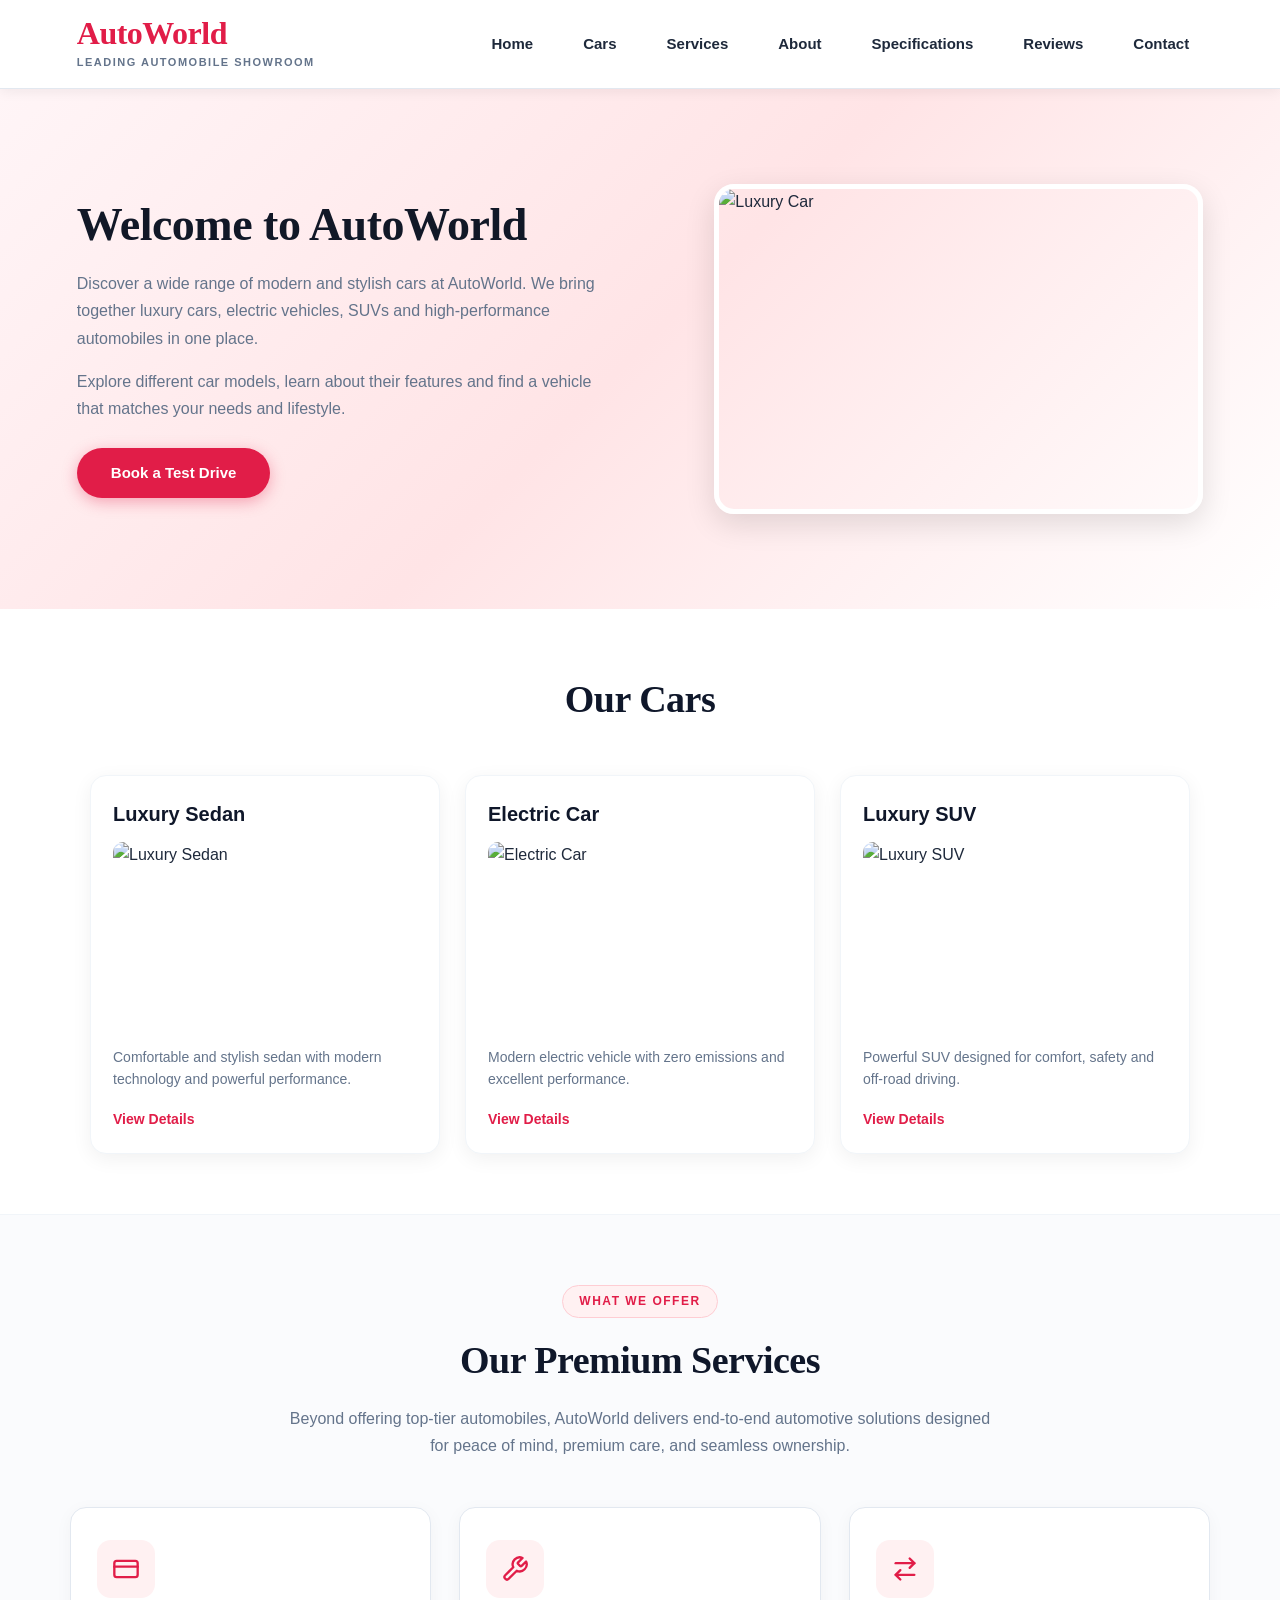
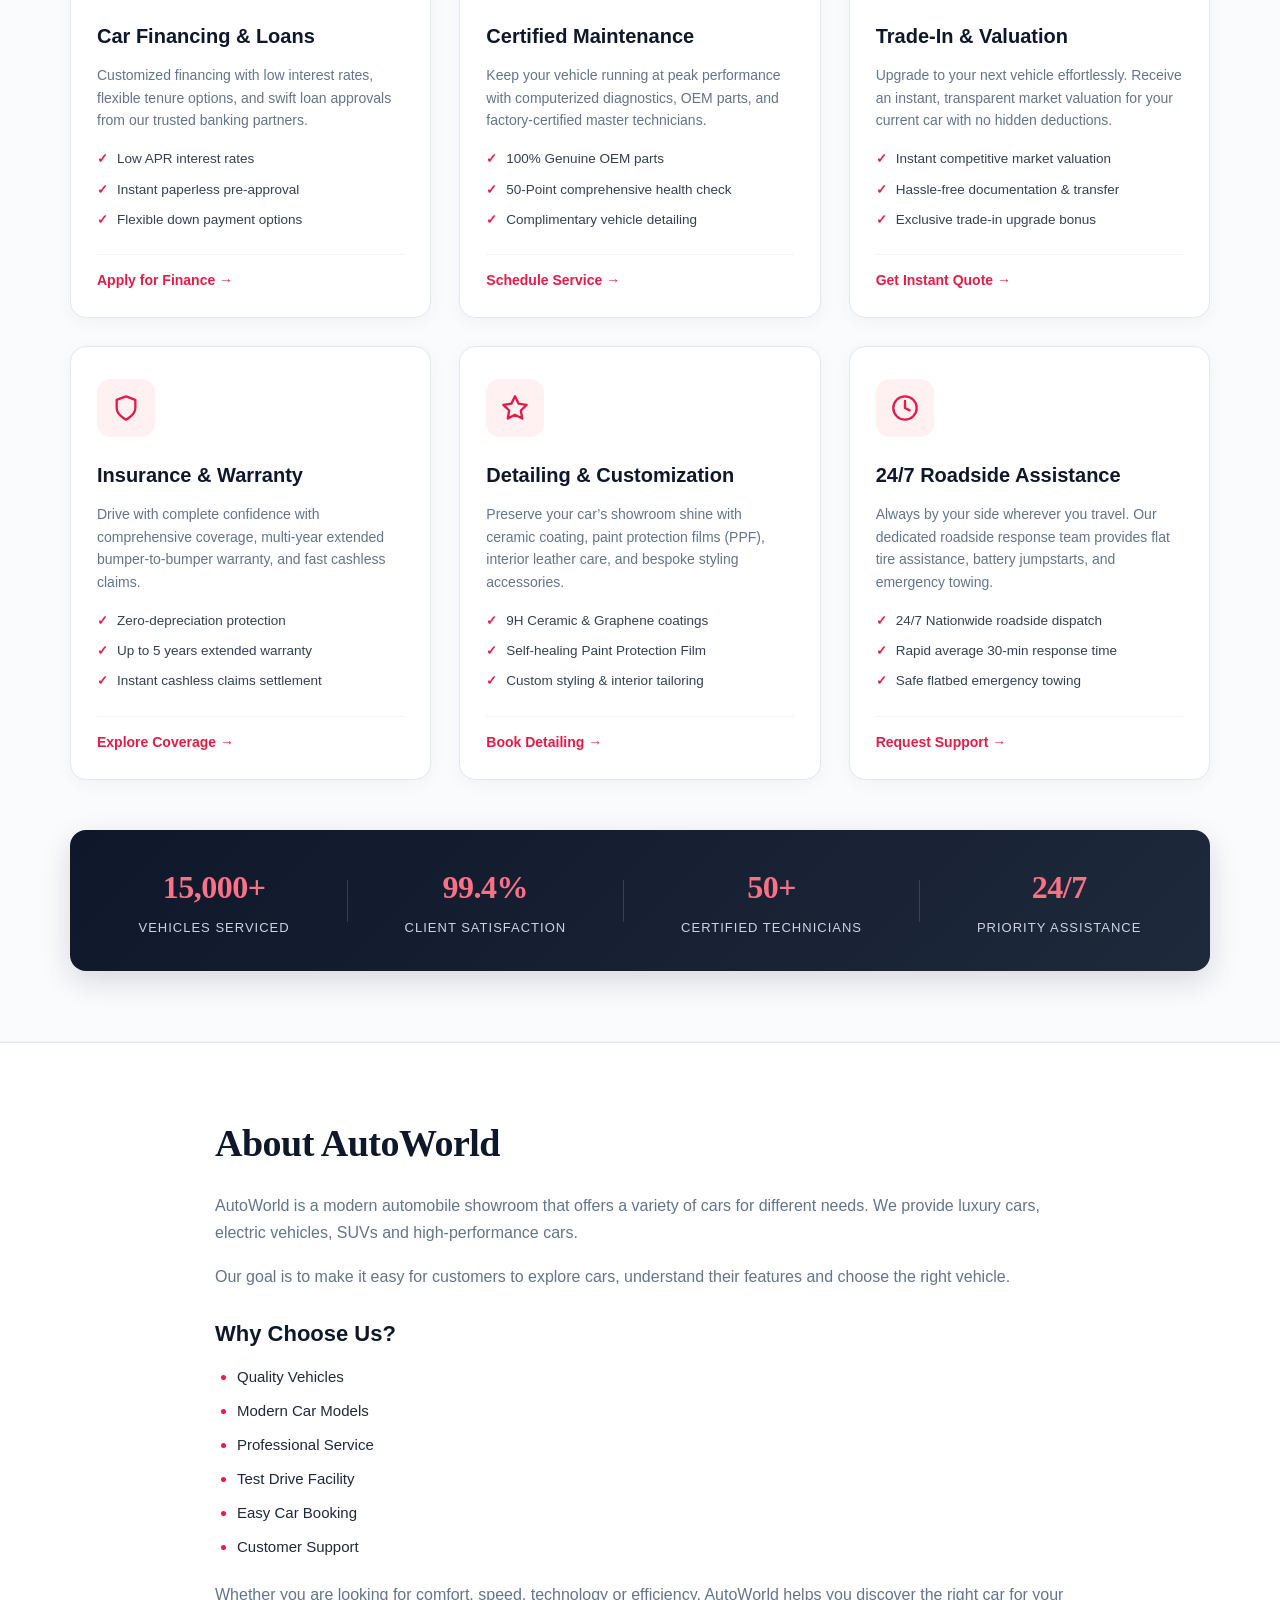
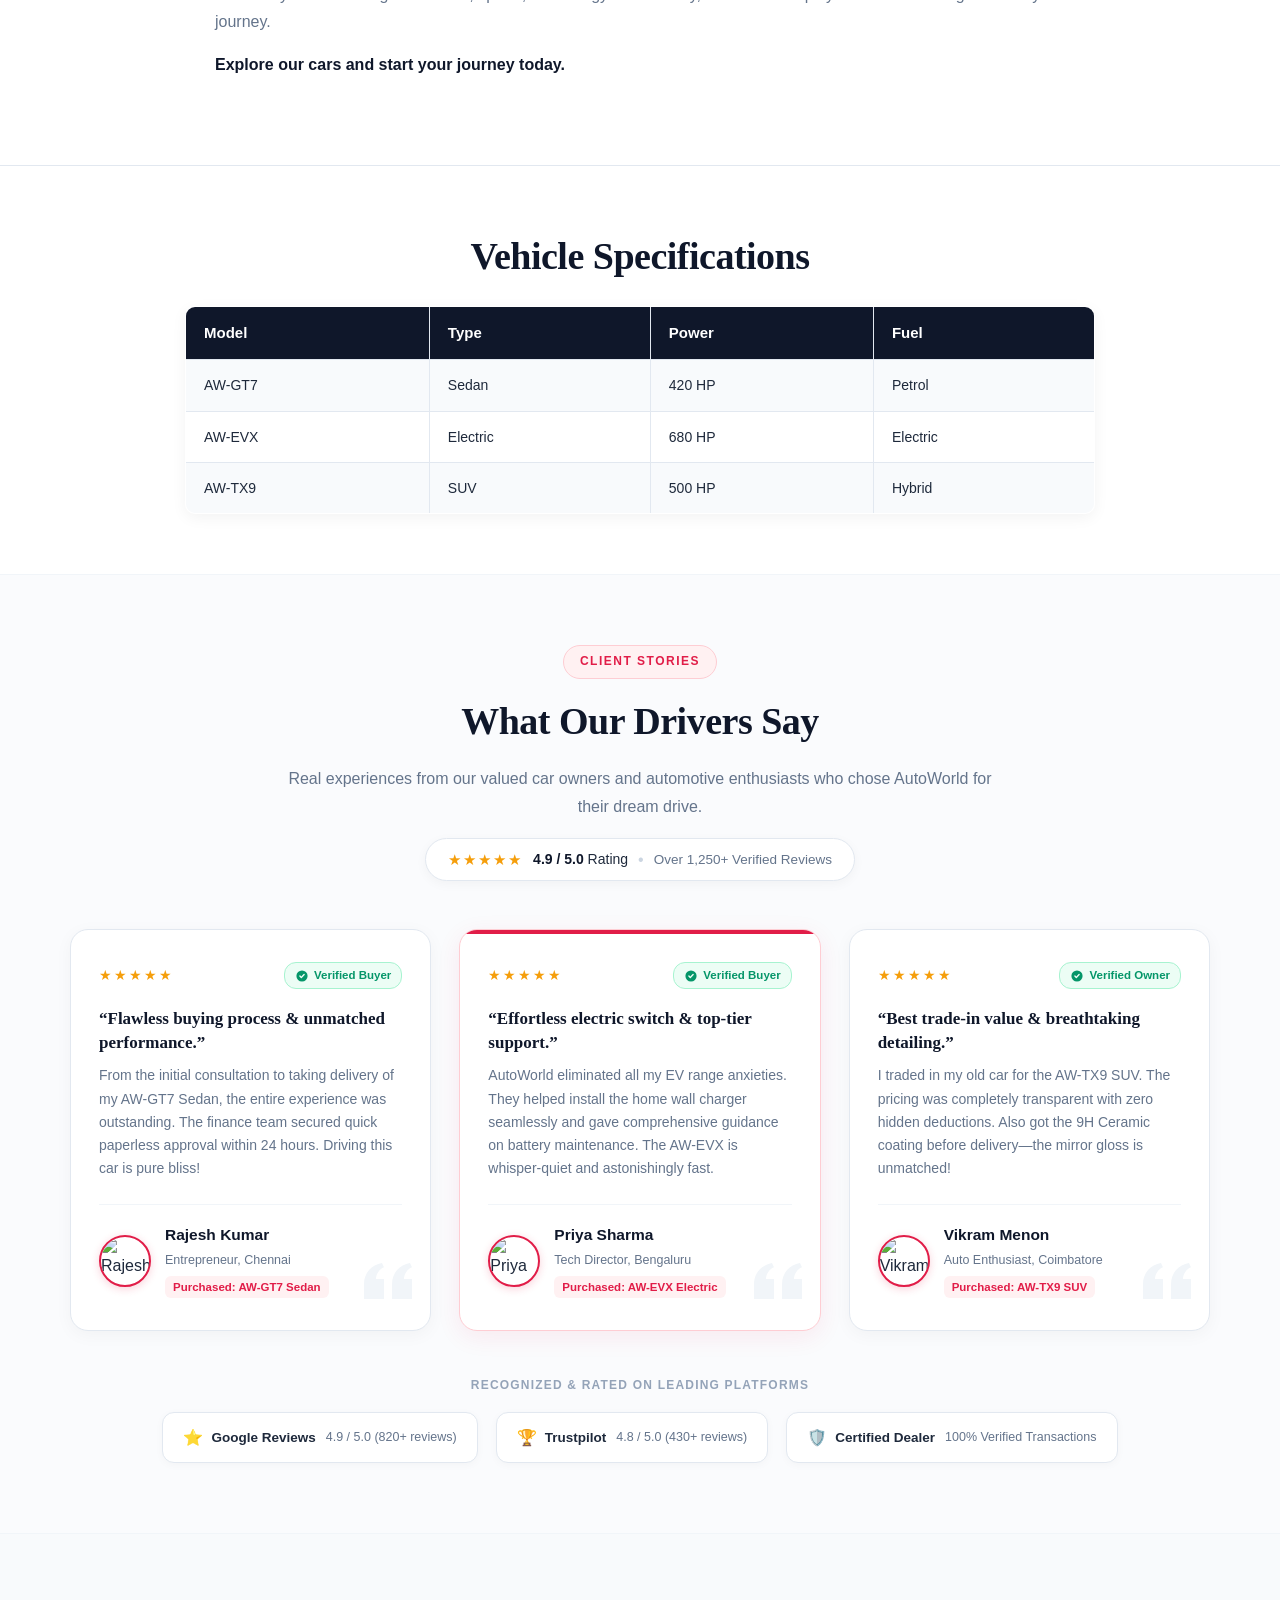
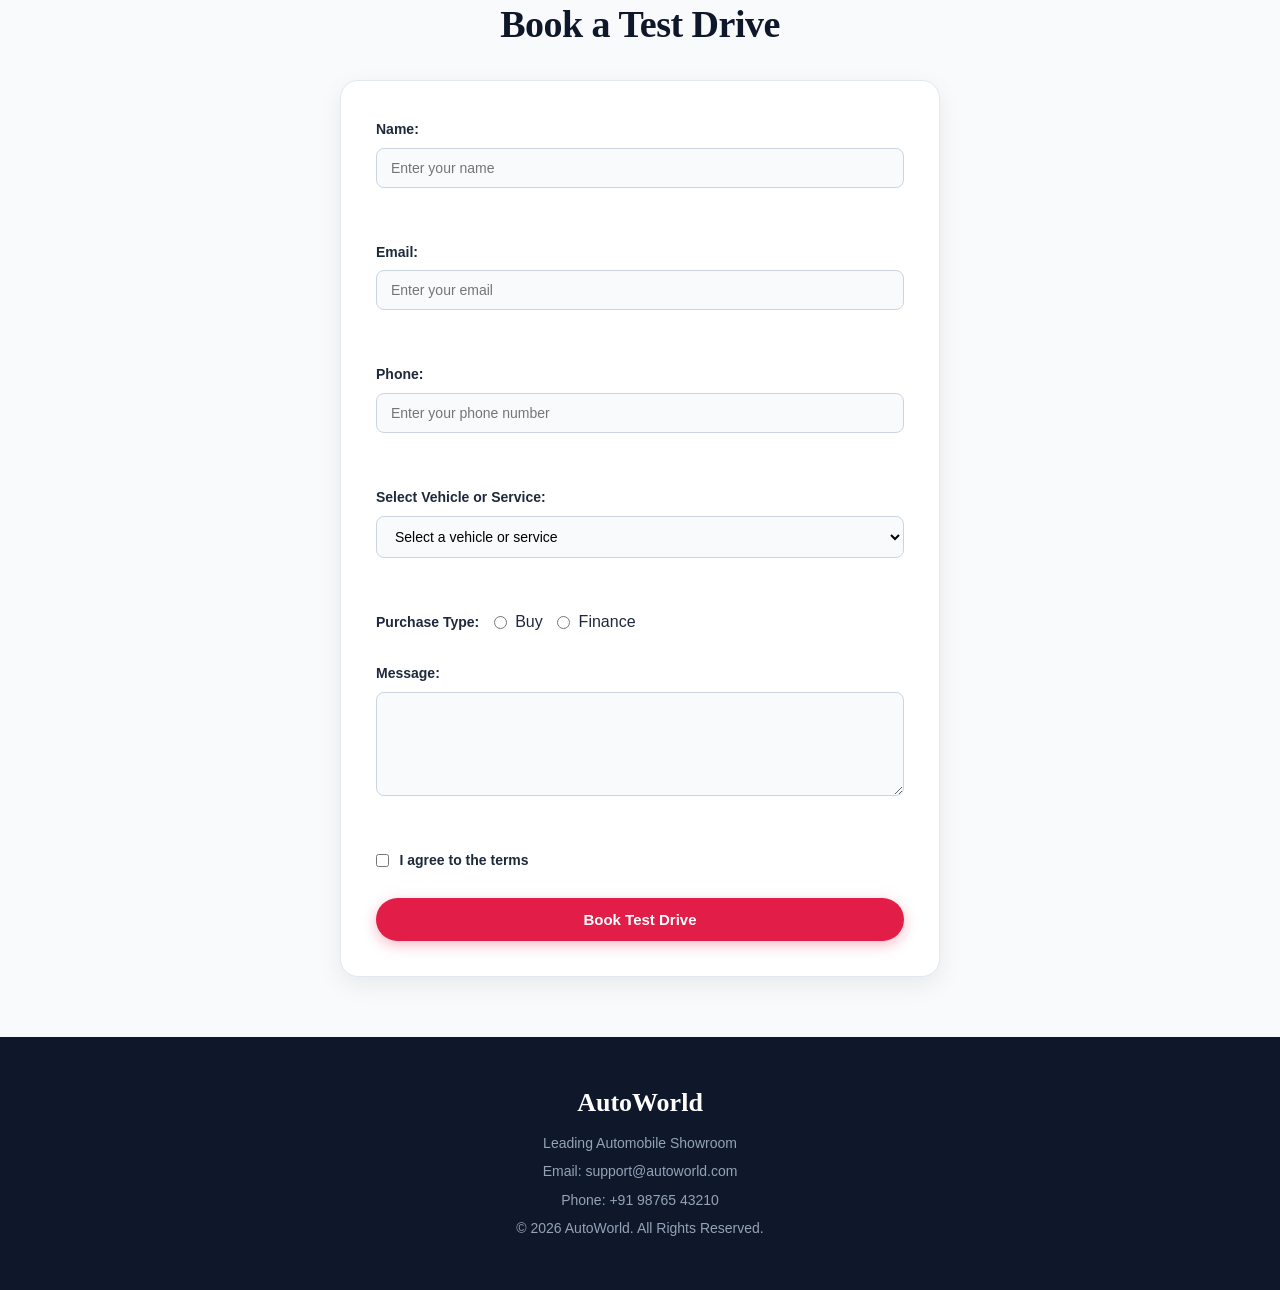
==== commit 67e8fd5d: "Add files via upload" ====
--- a/index.html
+++ b/index.html
@@ -36,6 +36,7 @@
             <a href="#services">Services</a>
             <a href="#about">About</a>
             <a href="#specifications">Specifications</a>
+            <a href="#testimonials">Reviews</a>
             <a href="#contact">Contact</a>
         </nav>
     </header>
@@ -355,6 +356,173 @@
                     <td>Hybrid</td>
                 </tr>
             </table>
+        </section>
+
+
+        <!-- Testimonials Section -->
+        <section id="testimonials">
+            <div class="testimonials-header">
+                <span class="section-badge">Client Stories</span>
+                <h2>What Our Drivers Say</h2>
+                <p>
+                    Real experiences from our valued car owners and automotive enthusiasts who chose AutoWorld for their dream drive.
+                </p>
+
+                <!-- Rating Summary Badge -->
+                <div class="rating-summary-pill">
+                    <div class="stars-gold" aria-label="5 out of 5 stars">★★★★★</div>
+                    <span class="rating-text"><strong>4.9 / 5.0</strong> Rating</span>
+                    <span class="rating-sep">•</span>
+                    <span class="rating-volume">Over 1,250+ Verified Reviews</span>
+                </div>
+            </div>
+
+            <div class="testimonials-grid">
+                <!-- Testimonial 1 -->
+                <article class="testimonial-card">
+                    <div class="card-top">
+                        <div class="rating-stars">★★★★★</div>
+                        <span class="verified-badge">
+                            <svg viewBox="0 0 20 20" width="14" height="14" fill="currentColor">
+                                <path fill-rule="evenodd" d="M10 18a8 8 0 100-16 8 8 0 000 16zm3.707-9.293a1 1 0 00-1.414-1.414L9 10.586 7.707 9.293a1 1 0 00-1.414 1.414l2 2a1 1 0 001.414 0l4-4z" clip-rule="evenodd"></path>
+                            </svg>
+                            Verified Buyer
+                        </span>
+                    </div>
+
+                    <blockquote class="testimonial-body">
+                        <p class="testimonial-quote-lead">“Flawless buying process &amp; unmatched performance.”</p>
+                        <p class="testimonial-text">
+                            From the initial consultation to taking delivery of my AW-GT7 Sedan, the entire experience was outstanding. The finance team secured quick paperless approval within 24 hours. Driving this car is pure bliss!
+                        </p>
+                    </blockquote>
+
+                    <div class="client-profile">
+                        <img
+                            src="https://images.unsplash.com/photo-1507003211169-0a1dd7228f2d?auto=format&fit=crop&w=150&q=80"
+                            alt="Rajesh Kumar"
+                            class="client-avatar"
+                            width="52"
+                            height="52"
+                        >
+                        <div class="client-details">
+                            <h4 class="client-name">Rajesh Kumar</h4>
+                            <p class="client-role">Entrepreneur, Chennai</p>
+                            <span class="car-tag">Purchased: AW-GT7 Sedan</span>
+                        </div>
+                    </div>
+
+                    <div class="quote-watermark" aria-hidden="true">
+                        <svg viewBox="0 0 24 24" width="48" height="48" fill="currentColor">
+                            <path d="M14.017 21v-7.391c0-5.704 3.731-9.57 8.983-10.609l.995 2.151c-2.432.917-3.995 3.638-3.995 5.849h4v10h-9.983zm-14.017 0v-7.391c0-5.704 3.748-9.57 9-10.609l.996 2.151c-2.433.917-3.996 3.638-3.996 5.849h3.983v10h-9.983z"/>
+                        </svg>
+                    </div>
+                </article>
+
+                <!-- Testimonial 2 -->
+                <article class="testimonial-card featured-testimonial">
+                    <div class="card-top">
+                        <div class="rating-stars">★★★★★</div>
+                        <span class="verified-badge">
+                            <svg viewBox="0 0 20 20" width="14" height="14" fill="currentColor">
+                                <path fill-rule="evenodd" d="M10 18a8 8 0 100-16 8 8 0 000 16zm3.707-9.293a1 1 0 00-1.414-1.414L9 10.586 7.707 9.293a1 1 0 00-1.414 1.414l2 2a1 1 0 001.414 0l4-4z" clip-rule="evenodd"></path>
+                            </svg>
+                            Verified Buyer
+                        </span>
+                    </div>
+
+                    <blockquote class="testimonial-body">
+                        <p class="testimonial-quote-lead">“Effortless electric switch &amp; top-tier support.”</p>
+                        <p class="testimonial-text">
+                            AutoWorld eliminated all my EV range anxieties. They helped install the home wall charger seamlessly and gave comprehensive guidance on battery maintenance. The AW-EVX is whisper-quiet and astonishingly fast.
+                        </p>
+                    </blockquote>
+
+                    <div class="client-profile">
+                        <img
+                            src="https://images.unsplash.com/photo-1573496359142-b8d87734a5a2?auto=format&fit=crop&w=150&q=80"
+                            alt="Priya Sharma"
+                            class="client-avatar"
+                            width="52"
+                            height="52"
+                        >
+                        <div class="client-details">
+                            <h4 class="client-name">Priya Sharma</h4>
+                            <p class="client-role">Tech Director, Bengaluru</p>
+                            <span class="car-tag">Purchased: AW-EVX Electric</span>
+                        </div>
+                    </div>
+
+                    <div class="quote-watermark" aria-hidden="true">
+                        <svg viewBox="0 0 24 24" width="48" height="48" fill="currentColor">
+                            <path d="M14.017 21v-7.391c0-5.704 3.731-9.57 8.983-10.609l.995 2.151c-2.432.917-3.995 3.638-3.995 5.849h4v10h-9.983zm-14.017 0v-7.391c0-5.704 3.748-9.57 9-10.609l.996 2.151c-2.433.917-3.996 3.638-3.996 5.849h3.983v10h-9.983z"/>
+                        </svg>
+                    </div>
+                </article>
+
+                <!-- Testimonial 3 -->
+                <article class="testimonial-card">
+                    <div class="card-top">
+                        <div class="rating-stars">★★★★★</div>
+                        <span class="verified-badge">
+                            <svg viewBox="0 0 20 20" width="14" height="14" fill="currentColor">
+                                <path fill-rule="evenodd" d="M10 18a8 8 0 100-16 8 8 0 000 16zm3.707-9.293a1 1 0 00-1.414-1.414L9 10.586 7.707 9.293a1 1 0 00-1.414 1.414l2 2a1 1 0 001.414 0l4-4z" clip-rule="evenodd"></path>
+                            </svg>
+                            Verified Owner
+                        </span>
+                    </div>
+
+                    <blockquote class="testimonial-body">
+                        <p class="testimonial-quote-lead">“Best trade-in value &amp; breathtaking detailing.”</p>
+                        <p class="testimonial-text">
+                            I traded in my old car for the AW-TX9 SUV. The pricing was completely transparent with zero hidden deductions. Also got the 9H Ceramic coating before delivery—the mirror gloss is unmatched!
+                        </p>
+                    </blockquote>
+
+                    <div class="client-profile">
+                        <img
+                            src="https://images.unsplash.com/photo-1500648767791-00dcc994a43e?auto=format&fit=crop&w=150&q=80"
+                            alt="Vikram Menon"
+                            class="client-avatar"
+                            width="52"
+                            height="52"
+                        >
+                        <div class="client-details">
+                            <h4 class="client-name">Vikram Menon</h4>
+                            <p class="client-role">Auto Enthusiast, Coimbatore</p>
+                            <span class="car-tag">Purchased: AW-TX9 SUV</span>
+                        </div>
+                    </div>
+
+                    <div class="quote-watermark" aria-hidden="true">
+                        <svg viewBox="0 0 24 24" width="48" height="48" fill="currentColor">
+                            <path d="M14.017 21v-7.391c0-5.704 3.731-9.57 8.983-10.609l.995 2.151c-2.432.917-3.995 3.638-3.995 5.849h4v10h-9.983zm-14.017 0v-7.391c0-5.704 3.748-9.57 9-10.609l.996 2.151c-2.433.917-3.996 3.638-3.996 5.849h3.983v10h-9.983z"/>
+                        </svg>
+                    </div>
+                </article>
+            </div>
+
+            <!-- Social Proof Platforms Strip -->
+            <div class="testimonials-platforms">
+                <span class="platforms-title">Recognized &amp; Rated on Leading Platforms</span>
+                <div class="platforms-list">
+                    <div class="platform-badge">
+                        <span class="platform-icon">⭐</span>
+                        <strong>Google Reviews</strong>
+                        <span class="platform-score">4.9 / 5.0 (820+ reviews)</span>
+                    </div>
+                    <div class="platform-badge">
+                        <span class="platform-icon">🏆</span>
+                        <strong>Trustpilot</strong>
+                        <span class="platform-score">4.8 / 5.0 (430+ reviews)</span>
+                    </div>
+                    <div class="platform-badge">
+                        <span class="platform-icon">🛡️</span>
+                        <strong>Certified Dealer</strong>
+                        <span class="platform-score">100% Verified Transactions</span>
+                    </div>
+                </div>
+            </div>
         </section>
 
 
--- a/style.css
+++ b/style.css
@@ -660,7 +660,297 @@
 }
 
 /* ================================
-   9. CONTACT FORM SECTION
+   9. TESTIMONIALS SECTION
+   ================================ */
+
+#testimonials {
+    background-color: #fafbfd;
+    border-top: 1px solid #f1f5f9;
+    border-bottom: 1px solid #f1f5f9;
+    padding: 70px 20px;
+}
+
+.testimonials-header {
+    max-width: 720px;
+    margin: 0 auto 48px;
+    text-align: center;
+}
+
+.testimonials-header h2 {
+    font-family: Georgia, serif;
+    font-size: 38px;
+    color: #0f172a;
+    margin-bottom: 14px;
+    letter-spacing: -0.5px;
+}
+
+.testimonials-header p {
+    color: #64748b;
+    font-size: 16px;
+    line-height: 1.7;
+    margin: 0 auto;
+}
+
+/* Rating Summary Pill */
+.rating-summary-pill {
+    display: inline-flex;
+    align-items: center;
+    gap: 10px;
+    background-color: #ffffff;
+    border: 1px solid #e2e8f0;
+    padding: 8px 22px;
+    border-radius: 30px;
+    margin-top: 18px;
+    box-shadow: 0 3px 12px rgba(0, 0, 0, 0.04);
+}
+
+.stars-gold {
+    color: #f59e0b;
+    font-size: 15px;
+    letter-spacing: 2px;
+}
+
+.rating-text {
+    font-size: 14px;
+    color: #1e293b;
+}
+
+.rating-text strong {
+    color: #0f172a;
+}
+
+.rating-sep {
+    color: #cbd5e1;
+}
+
+.rating-volume {
+    font-size: 13.5px;
+    color: #64748b;
+}
+
+/* Testimonials Grid */
+.testimonials-grid {
+    max-width: 1140px;
+    margin: 0 auto;
+    display: grid;
+    grid-template-columns: repeat(3, 1fr);
+    gap: 28px;
+    align-items: stretch;
+}
+
+/* Testimonial Card */
+.testimonial-card {
+    background-color: #ffffff;
+    border: 1px solid #e2e8f0;
+    border-radius: 18px;
+    padding: 32px 28px;
+    box-shadow: 0 4px 18px rgba(0, 0, 0, 0.04);
+    display: flex;
+    flex-direction: column;
+    text-align: left;
+    position: relative;
+    overflow: hidden;
+    transition: transform 0.3s ease, box-shadow 0.3s ease, border-color 0.3s ease;
+}
+
+.testimonial-card::before {
+    content: "";
+    position: absolute;
+    top: 0;
+    left: 0;
+    right: 0;
+    height: 4px;
+    background: transparent;
+    transition: background 0.3s ease;
+}
+
+.testimonial-card:hover {
+    transform: translateY(-6px);
+    box-shadow: 0 14px 32px rgba(225, 29, 72, 0.12);
+    border-color: #fecdd3;
+}
+
+.testimonial-card:hover::before {
+    background: #e11d48;
+}
+
+.featured-testimonial {
+    border-color: #fecdd3;
+    box-shadow: 0 6px 24px rgba(225, 29, 72, 0.08);
+}
+
+.featured-testimonial::before {
+    background: #e11d48;
+}
+
+/* Card Top: Stars & Verified Badge */
+.card-top {
+    display: flex;
+    justify-content: space-between;
+    align-items: center;
+    margin-bottom: 18px;
+    z-index: 1;
+}
+
+.rating-stars {
+    color: #f59e0b;
+    font-size: 14px;
+    letter-spacing: 2px;
+}
+
+.verified-badge {
+    display: inline-flex;
+    align-items: center;
+    gap: 5px;
+    font-size: 11.5px;
+    font-weight: 700;
+    color: #059669;
+    background-color: #ecfdf5;
+    border: 1px solid #a7f3d0;
+    padding: 3px 10px;
+    border-radius: 12px;
+}
+
+/* Testimonial Quote & Text */
+.testimonial-body {
+    flex-grow: 1;
+    margin: 0 0 24px 0;
+    z-index: 1;
+}
+
+.testimonial-quote-lead {
+    font-family: Georgia, serif;
+    font-size: 17px;
+    font-weight: bold;
+    color: #0f172a;
+    margin-bottom: 10px;
+    line-height: 1.4;
+}
+
+.testimonial-text {
+    font-size: 14px;
+    color: #64748b;
+    line-height: 1.65;
+}
+
+/* Client Profile */
+.client-profile {
+    display: flex;
+    align-items: center;
+    gap: 14px;
+    padding-top: 18px;
+    border-top: 1px solid #f1f5f9;
+    z-index: 1;
+}
+
+.client-avatar {
+    width: 52px;
+    height: 52px;
+    border-radius: 50%;
+    object-fit: cover;
+    border: 2px solid #e11d48;
+    flex-shrink: 0;
+    box-shadow: 0 2px 8px rgba(225, 29, 72, 0.2);
+}
+
+.client-details {
+    display: flex;
+    flex-direction: column;
+}
+
+.client-name {
+    font-size: 15.5px;
+    font-weight: bold;
+    color: #0f172a;
+    margin-bottom: 2px;
+}
+
+.client-role {
+    font-size: 12.5px;
+    color: #64748b;
+    margin-bottom: 5px;
+}
+
+.car-tag {
+    font-size: 11.5px;
+    font-weight: 600;
+    color: #e11d48;
+    background-color: #fff1f2;
+    padding: 2px 8px;
+    border-radius: 6px;
+    width: fit-content;
+}
+
+/* Watermark SVG Quote */
+.quote-watermark {
+    position: absolute;
+    right: 18px;
+    bottom: 18px;
+    color: #f1f5f9;
+    pointer-events: none;
+    z-index: 0;
+    transition: color 0.3s ease;
+}
+
+.testimonial-card:hover .quote-watermark {
+    color: #ffe4e6;
+}
+
+/* Social Proof Platforms */
+.testimonials-platforms {
+    max-width: 1140px;
+    margin: 45px auto 0;
+    text-align: center;
+}
+
+.platforms-title {
+    display: block;
+    font-size: 12px;
+    font-weight: 700;
+    text-transform: uppercase;
+    letter-spacing: 1.2px;
+    color: #94a3b8;
+    margin-bottom: 16px;
+}
+
+.platforms-list {
+    display: flex;
+    justify-content: center;
+    gap: 18px;
+    flex-wrap: wrap;
+}
+
+.platform-badge {
+    background-color: #ffffff;
+    border: 1px solid #e2e8f0;
+    border-radius: 12px;
+    padding: 12px 20px;
+    display: inline-flex;
+    align-items: center;
+    gap: 8px;
+    font-size: 13.5px;
+    color: #1e293b;
+    box-shadow: 0 2px 8px rgba(0, 0, 0, 0.03);
+    transition: transform 0.2s ease, border-color 0.2s ease;
+}
+
+.platform-badge:hover {
+    transform: translateY(-2px);
+    border-color: #cbd5e1;
+}
+
+.platform-icon {
+    font-size: 16px;
+}
+
+.platform-score {
+    color: #64748b;
+    font-size: 12.5px;
+    margin-left: 2px;
+}
+
+/* ================================
+   10. CONTACT FORM SECTION
    ================================ */
 
 #contact {
@@ -756,7 +1046,7 @@
 }
 
 /* ================================
-   10. FOOTER
+   11. FOOTER
    ================================ */
 
 footer {
@@ -780,7 +1070,7 @@
 }
 
 /* ================================
-   11. MOBILE RESPONSIVENESS
+   12. MOBILE RESPONSIVENESS
    ================================ */
 
 /* Tablet & Mobile (900px and below) */
@@ -888,6 +1178,11 @@
     .banner-divider {
         display: none;
     }
+
+    .testimonials-grid {
+        grid-template-columns: repeat(2, 1fr);
+        gap: 20px;
+    }
 }
 
 /* Smartphone (600px and below) */
@@ -938,6 +1233,34 @@
         padding: 24px 18px 20px;
     }
 
+    .testimonials-grid {
+        grid-template-columns: 1fr;
+    }
+
+    .testimonials-header h2 {
+        font-size: 28px;
+    }
+
+    .rating-summary-pill {
+        flex-direction: column;
+        gap: 4px;
+        padding: 10px 16px;
+        border-radius: 16px;
+    }
+
+    .rating-sep {
+        display: none;
+    }
+
+    .testimonial-card {
+        padding: 24px 20px;
+    }
+
+    .platforms-list {
+        flex-direction: column;
+        align-items: stretch;
+    }
+
     #specifications table {
         min-width: 480px;
     }
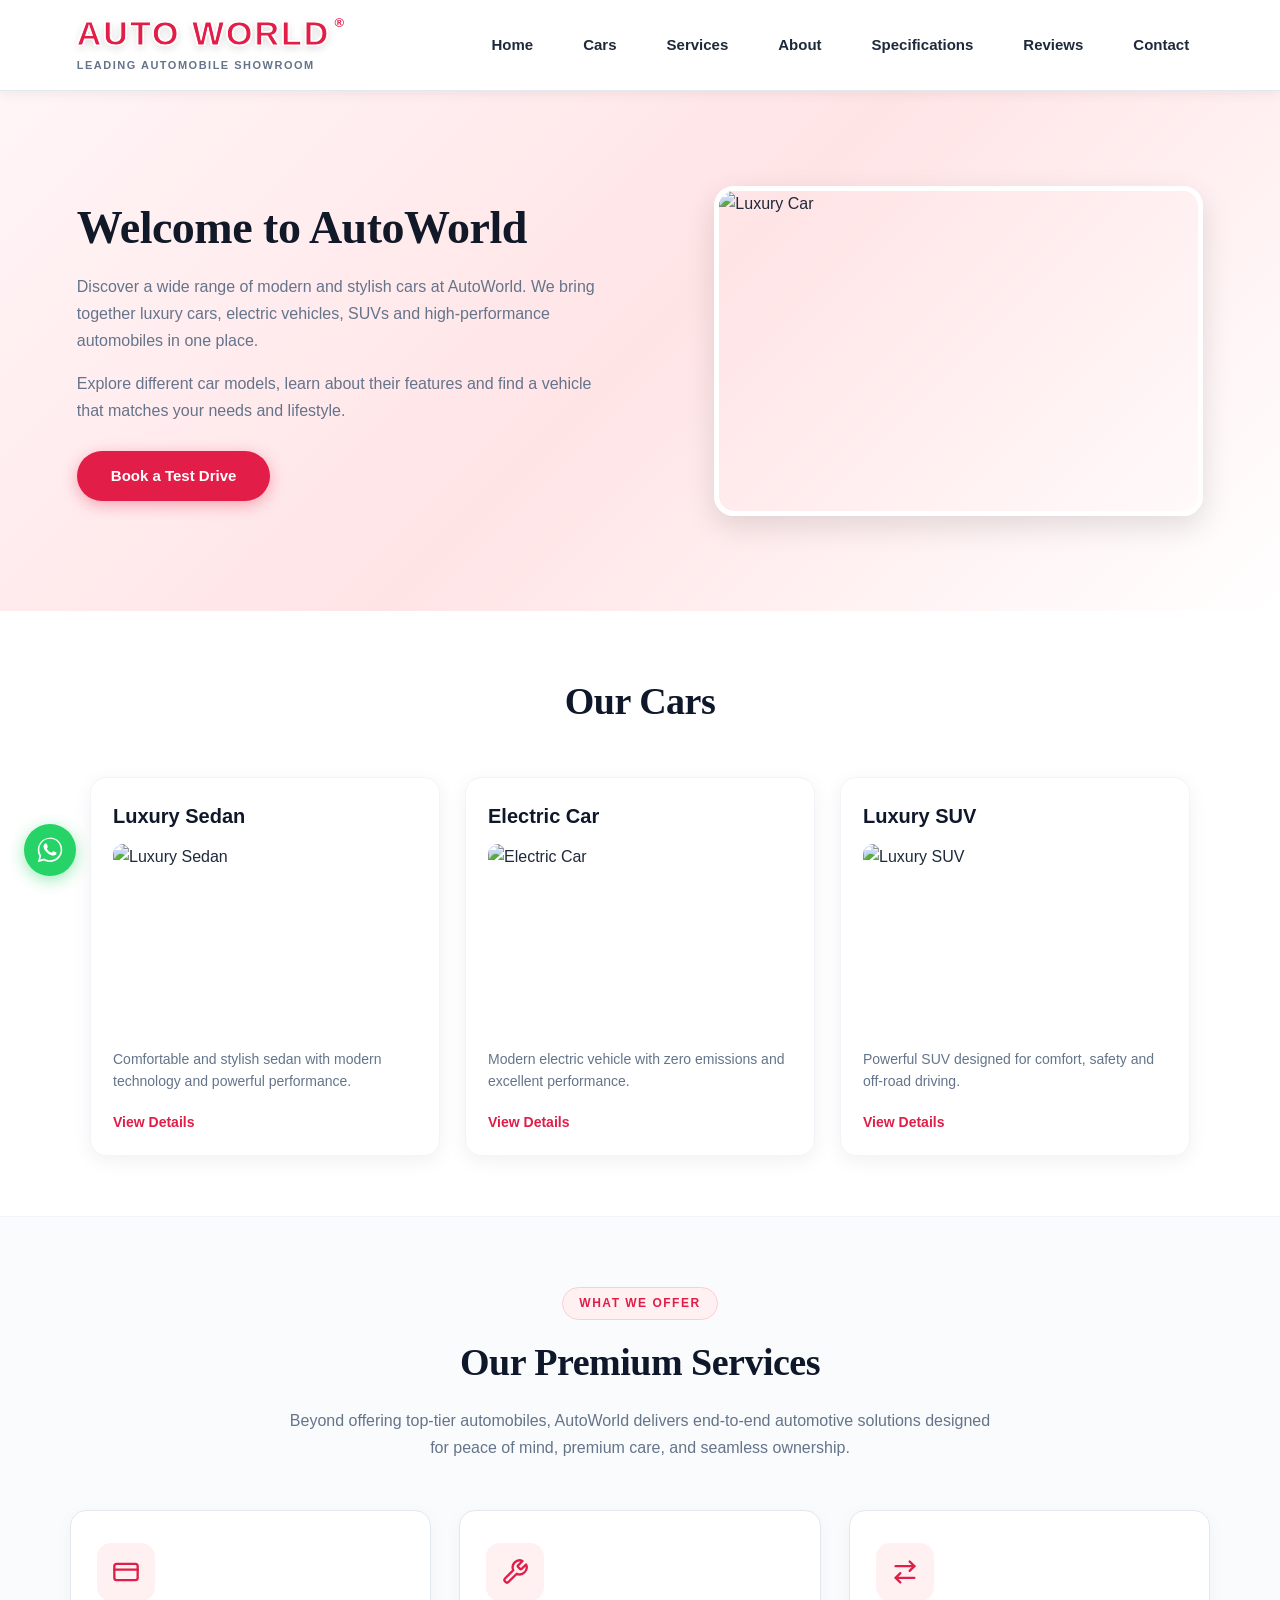
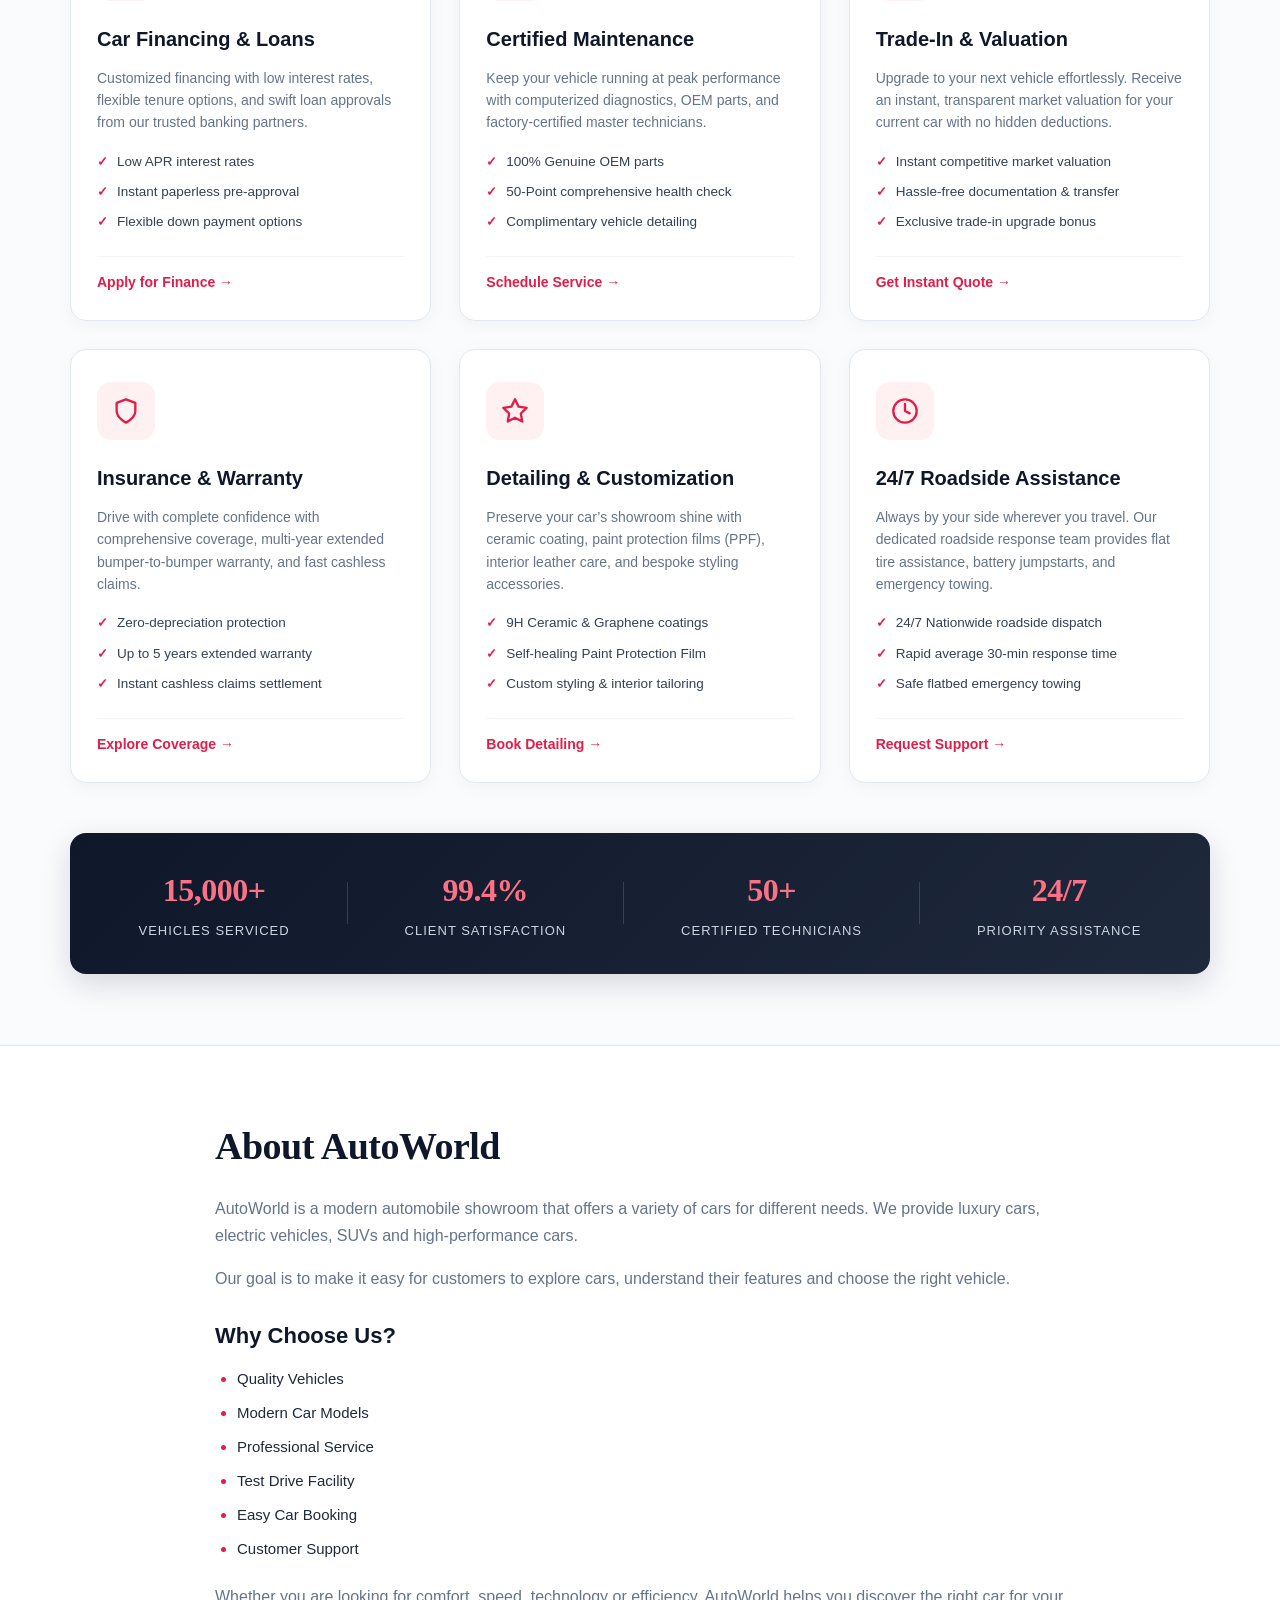
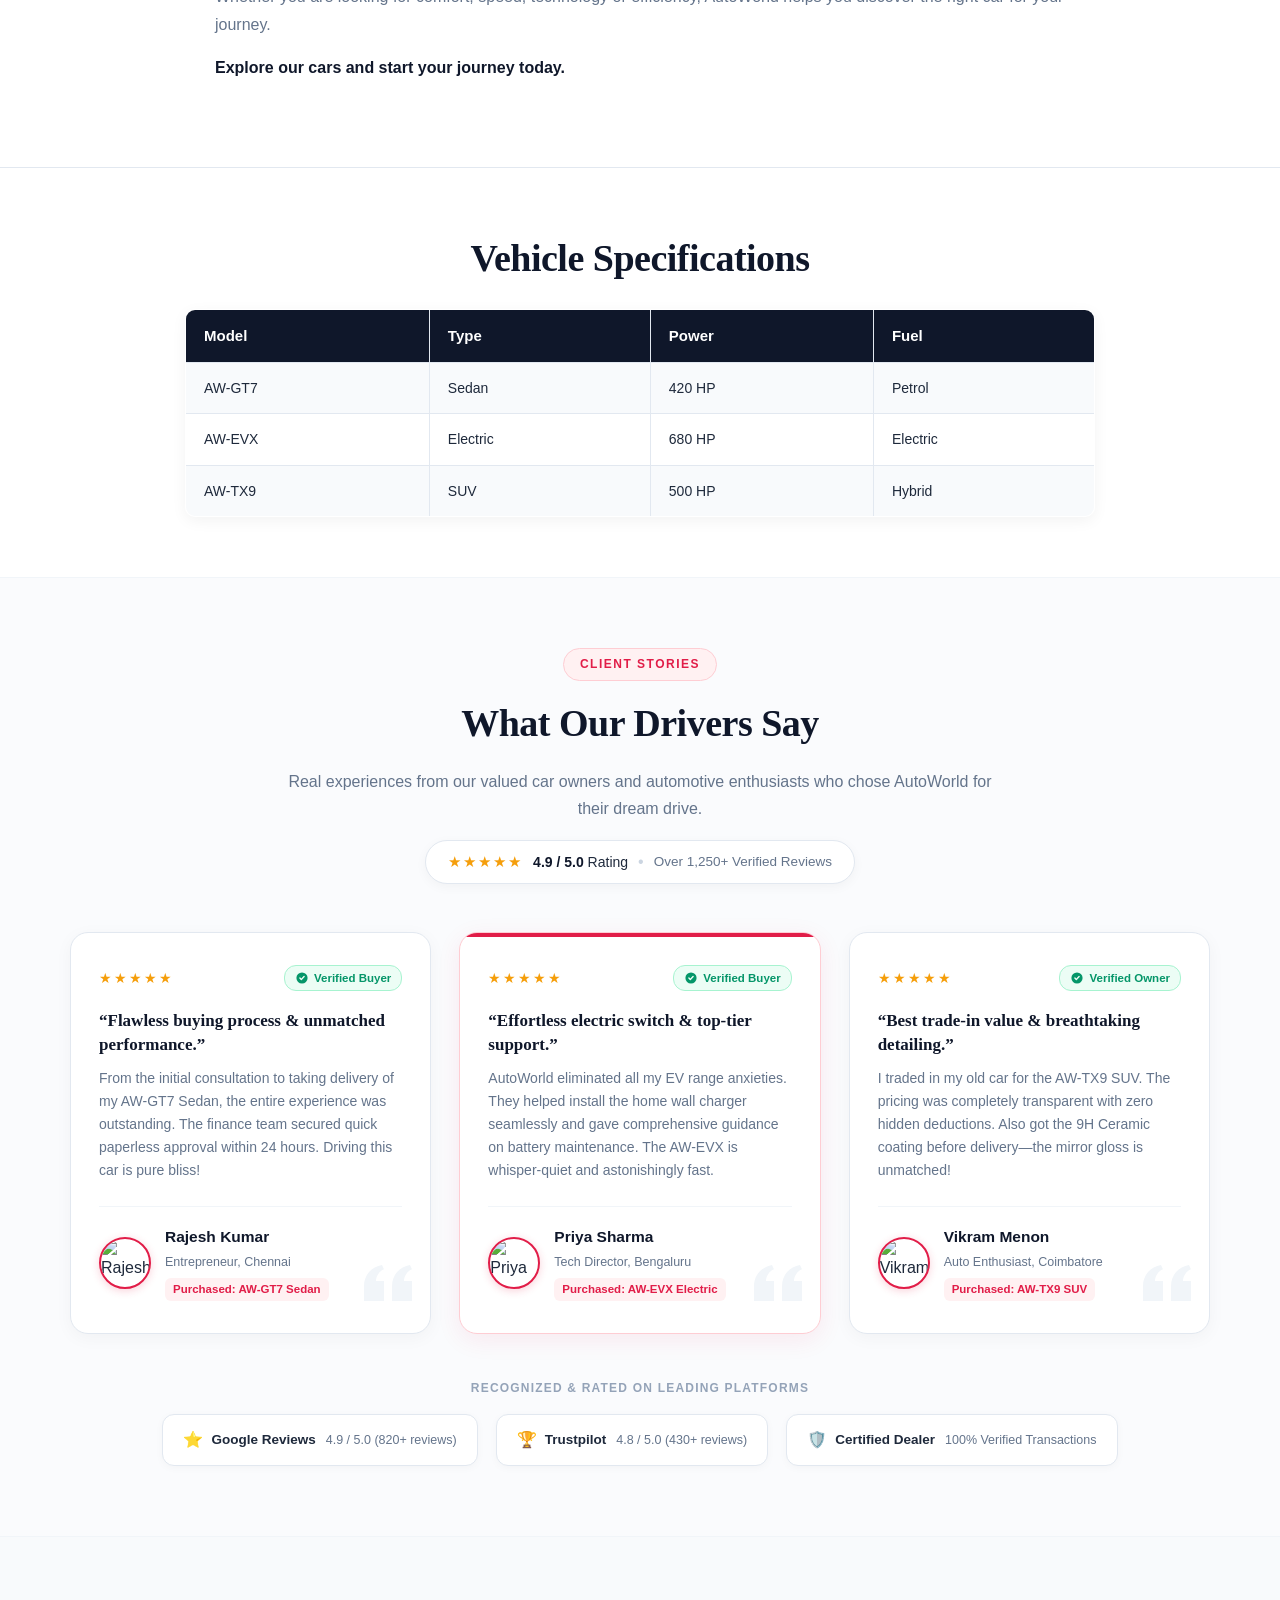
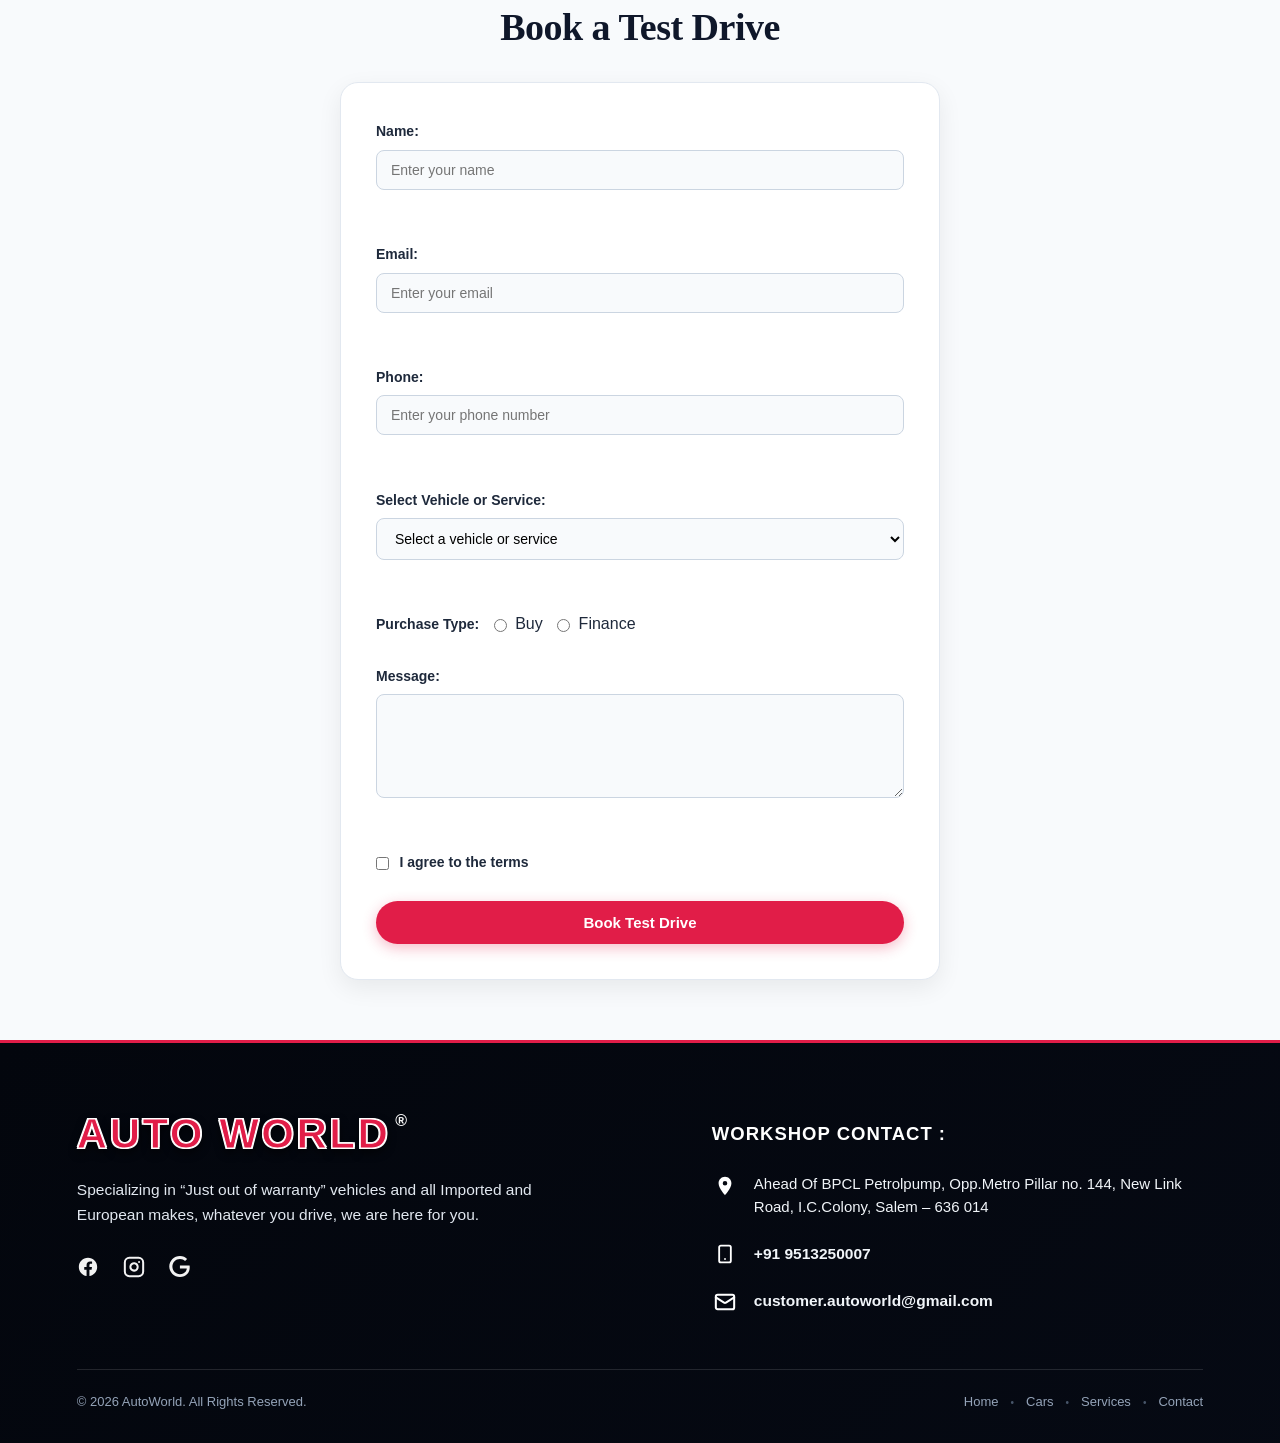
==== commit d51235b4: "Add files via upload" ====
--- a/index.html
+++ b/index.html
@@ -18,7 +18,10 @@
     <!-- Header -->
     <header>
         <div class="header-brand">
-            <h1>AutoWorld</h1>
+            <a href="#home" class="header-logo-link" title="AutoWorld - Return to Home">
+                <h1 class="header-logo-text">AUTO WORLD</h1>
+                <span class="header-logo-reg">&reg;</span>
+            </a>
             <p>Leading Automobile Showroom</p>
         </div>
 
@@ -605,24 +608,108 @@
 
 
     <!-- Footer -->
-    <footer>
-        <h3>AutoWorld</h3>
-
-        <p>
-            Leading Automobile Showroom
-        </p>
-
-        <p>
-            Email: support@autoworld.com
-        </p>
-
-        <p>
-            Phone: +91 98765 43210
-        </p>
-
-        <p>
-            &copy; 2026 AutoWorld. All Rights Reserved.
-        </p>
+    <footer class="autoworld-footer">
+        <div class="footer-wrapper">
+            <div class="footer-columns">
+                <!-- Left Column: Brand & Specialty -->
+                <div class="footer-info-col">
+                    <div class="footer-brand-logo">
+                        <span class="logo-text">AUTO WORLD</span>
+                        <span class="logo-reg">&reg;</span>
+                    </div>
+
+                    <p class="footer-specialty">
+                        Specializing in &ldquo;Just out of warranty&rdquo; vehicles and all Imported and European makes, whatever you drive, we are here for you.
+                    </p>
+
+                    <div class="footer-social-row">
+                        <a href="#home" class="social-btn" aria-label="AutoWorld on Facebook" title="Facebook">
+                            <svg viewBox="0 0 24 24" width="22" height="22" fill="currentColor">
+                                <path d="M22 12c0-5.523-4.477-10-10-10S2 6.477 2 12c0 4.991 3.657 9.128 8.438 9.878v-6.987h-2.54V12h2.54V9.797c0-2.506 1.492-3.89 3.777-3.89 1.094 0 2.238.195 2.238.195v2.46h-1.26c-1.243 0-1.63.771-1.63 1.562V12h2.773l-.443 2.89h-2.33v6.988C18.343 21.128 22 16.991 22 12z"/>
+                            </svg>
+                        </a>
+                        <a href="#home" class="social-btn" aria-label="AutoWorld on Instagram" title="Instagram">
+                            <svg viewBox="0 0 24 24" width="22" height="22" fill="none" stroke="currentColor" stroke-width="2.2" stroke-linecap="round" stroke-linejoin="round">
+                                <rect width="20" height="20" x="2" y="2" rx="5" ry="5"></rect>
+                                <path d="M16 11.37A4 4 0 1 1 12.63 8 4 4 0 0 1 16 11.37z"></path>
+                                <line x1="17.5" x2="17.51" y1="6.5" y2="6.5"></line>
+                            </svg>
+                        </a>
+                        <a href="#testimonials" class="social-btn" aria-label="AutoWorld on Google Reviews" title="Google">
+                            <svg viewBox="0 0 24 24" width="21" height="21" fill="currentColor">
+                                <path d="M12.48 10.92v3.28h7.84c-.24 1.84-.853 3.187-1.787 4.133-1.147 1.147-2.933 2.4-6.053 2.4-4.827 0-8.6-3.893-8.6-8.72s3.773-8.72 8.6-8.72c2.6 0 4.507 1.027 5.907 2.347l2.307-2.307C18.747 1.44 16.08 0 12.48 0 5.867 0 .307 5.387.307 12s5.56 12 12.173 12c3.573 0 6.267-1.173 8.373-3.36 2.16-2.16 2.84-5.213 2.84-7.667 0-.76-.053-1.467-.173-2.053H12.48z"/>
+                            </svg>
+                        </a>
+                    </div>
+                </div>
+
+                <!-- Right Column: Workshop Contact -->
+                <div class="footer-contact-col">
+                    <h3 class="contact-heading">WORKSHOP CONTACT :</h3>
+
+                    <ul class="contact-items-list">
+                        <!-- Location Address -->
+                        <li class="contact-entry">
+                            <div class="entry-icon" aria-hidden="true">
+                                <svg viewBox="0 0 24 24" width="22" height="22" fill="currentColor">
+                                    <path d="M12 2C8.13 2 5 5.13 5 9c0 5.25 7 13 7 13s7-7.75 7-13c0-3.87-3.13-7-7-7zm0 9.5a2.5 2.5 0 0 1 0-5 2.5 2.5 0 0 1 0 5z"/>
+                                </svg>
+                            </div>
+                            <div class="entry-content">
+                                <address>Ahead Of BPCL Petrolpump, Opp.Metro Pillar no. 144, New Link Road, I.C.Colony, Salem &ndash; 636 014 </address>
+                            </div>
+                        </li>
+
+                        <!-- Phone -->
+                        <li class="contact-entry">
+                            <div class="entry-icon" aria-hidden="true">
+                                <svg viewBox="0 0 24 24" width="20" height="20" fill="none" stroke="currentColor" stroke-width="2.2" stroke-linecap="round" stroke-linejoin="round">
+                                    <rect width="14" height="20" x="5" y="2" rx="2" ry="2"></rect>
+                                    <line x1="12" x2="12.01" y1="18" y2="18"></line>
+                                </svg>
+                            </div>
+                            <div class="entry-content">
+                                <a href="tel:+919513250007" class="contact-link">+91 9513250007</a>
+                            </div>
+                        </li>
+
+                        <!-- Email -->
+                        <li class="contact-entry">
+                            <div class="entry-icon" aria-hidden="true">
+                                <svg viewBox="0 0 24 24" width="22" height="22" fill="none" stroke="currentColor" stroke-width="2.2" stroke-linecap="round" stroke-linejoin="round">
+                                    <rect width="20" height="16" x="2" y="4" rx="2"></rect>
+                                    <path d="m22 7-8.97 5.7a1.94 1.94 0 0 1-2.06 0L2 7"></path>
+                                </svg>
+                            </div>
+                            <div class="entry-content">
+                                <a href="mailto:customer.autoworld@gmail.com" class="contact-link">customer.autoworld@gmail.com</a>
+                            </div>
+                        </li>
+                    </ul>
+                </div>
+            </div>
+
+            <!-- Bottom Sub-bar with copyright & legal -->
+            <div class="footer-sub-bar">
+                <p>&copy; 2026 AutoWorld. All Rights Reserved.</p>
+                <div class="footer-quick-links">
+                    <a href="#home">Home</a>
+                    <span>&bull;</span>
+                    <a href="#cars">Cars</a>
+                    <span>&bull;</span>
+                    <a href="#services">Services</a>
+                    <span>&bull;</span>
+                    <a href="#contact">Contact</a>
+                </div>
+            </div>
+        </div>
+
+        <!-- Floating WhatsApp Contact Button -->
+        <a href="https://wa.me/919513250007" class="whatsapp-float-btn" target="_blank" rel="noopener noreferrer" aria-label="Chat with AutoWorld on WhatsApp" title="Chat on WhatsApp">
+            <svg viewBox="0 0 32 32" width="28" height="28" fill="currentColor">
+                <path d="M16.01 2.01c-7.72 0-14 6.28-14 14 0 2.47.65 4.88 1.88 7.02L2 30l7.21-1.89c2.06 1.12 4.38 1.71 6.8 1.71 7.72 0 14-6.28 14-14s-6.28-14-14-14zm0 25.59c-2.18 0-4.31-.59-6.17-1.7l-.44-.26-4.58 1.2 1.22-4.46-.29-.46c-1.22-1.94-1.87-4.19-1.87-6.49 0-6.7 5.45-12.15 12.15-12.15 6.7 0 12.15 5.45 12.15 12.15 0 6.7-5.45 12.17-12.17 12.17zm6.66-9.12c-.36-.18-2.15-1.06-2.48-1.18-.33-.12-.58-.18-.82.18s-.94 1.18-1.15 1.42c-.21.24-.43.27-.8.09-.36-.18-1.54-.57-2.93-1.81-1.08-.96-1.82-2.15-2.03-2.52-.21-.36-.02-.56.16-.74.16-.16.36-.43.55-.64.18-.21.24-.36.36-.61.12-.24.06-.46-.03-.64-.09-.18-.82-1.97-1.12-2.7-.3-.71-.6-.62-.82-.63h-.7c-.24 0-.64.09-.97.46-.33.36-1.27 1.24-1.27 3.03s1.3 3.52 1.48 3.76c.18.24 2.56 3.91 6.21 5.48.87.37 1.54.6 2.07.77.87.28 1.67.24 2.3.15.7-.1 2.15-.88 2.45-1.73.3-.85.3-1.58.21-1.73-.09-.15-.33-.24-.69-.42z"/>
+            </svg>
+        </a>
     </footer>
 
     <!-- Mobile 3-Bar Sidebar Script -->
--- a/style.css
+++ b/style.css
@@ -47,25 +47,83 @@
     text-align: left;
 }
 
-/* Logo */
-header h1 {
-    font-family: Georgia, serif;
-    font-size: 32px;
-    font-weight: bold;
+/* Header Logo Link */
+.header-logo-link {
+    display: inline-flex;
+    align-items: flex-start;
+    text-decoration: none;
+    line-height: 1;
+    cursor: pointer;
+    transition: all 0.35s cubic-bezier(0.34, 1.56, 0.64, 1);
+}
+
+/* Logo - Matching Footer AUTO WORLD */
+.header-logo-text {
+    font-family: 'Impact', 'Arial Black', -apple-system, sans-serif;
+    font-size: 34px;
+    font-weight: 900;
     color: #e11d48;
+    letter-spacing: 2px;
+    line-height: 1;
     margin: 0;
-    letter-spacing: -0.5px;
-    line-height: 1.1;
+    text-transform: uppercase;
+    text-shadow:
+        -1.2px -1.2px 0 #ffffff,
+         1.2px -1.2px 0 #ffffff,
+        -1.2px  1.2px 0 #ffffff,
+         1.2px  1.2px 0 #ffffff,
+         0 3px 8px rgba(0, 0, 0, 0.18);
+    -webkit-text-stroke: 1px #ffffff;
+    transition: all 0.35s cubic-bezier(0.34, 1.56, 0.64, 1);
+}
+
+/* Registered Trademark Symbol */
+.header-logo-reg {
+    font-size: 13px;
+    font-weight: 800;
+    color: #e11d48;
+    margin-left: 4px;
+    line-height: 1;
+    font-family: Arial, sans-serif;
+    transition: transform 0.6s cubic-bezier(0.34, 1.56, 0.64, 1), color 0.35s ease;
 }
 
 /* Header Description / Slogan */
 header p {
     color: #64748b;
     font-size: 11px;
-    margin: 3px 0 0;
+    margin: 4px 0 0;
     text-transform: uppercase;
     letter-spacing: 1.5px;
     font-weight: bold;
+    transition: all 0.3s ease;
+}
+
+/* Header Logo Hover Effect */
+.header-logo-link:hover {
+    transform: translateY(-2px) scale(1.03);
+    filter: drop-shadow(0 6px 14px rgba(225, 29, 72, 0.35));
+}
+
+.header-logo-link:hover .header-logo-text {
+    color: #f43f5e;
+    letter-spacing: 2.5px;
+    text-shadow:
+        -1.2px -1.2px 0 #ffffff,
+         1.2px -1.2px 0 #ffffff,
+        -1.2px  1.2px 0 #ffffff,
+         1.2px  1.2px 0 #ffffff,
+         0 5px 14px rgba(225, 29, 72, 0.45);
+}
+
+.header-logo-link:hover .header-logo-reg {
+    color: #f43f5e;
+    transform: rotate(360deg) scale(1.2);
+}
+
+.header-brand:hover p {
+    color: #e11d48;
+    letter-spacing: 2px;
 }
 
 /* 3-Bar Mobile Hamburger Button */
@@ -1046,27 +1104,242 @@
 }
 
 /* ================================
-   11. FOOTER
+   11. FOOTER (WORKSHOP / SHOWROOM)
    ================================ */
 
-footer {
-    background-color: #0f172a;
+.autoworld-footer {
+    position: relative;
+    background-color: #03060d;
+    background-image:
+        linear-gradient(135deg, rgba(3, 6, 13, 0.94) 0%, rgba(6, 10, 20, 0.92) 100%),
+        url('https://images.unsplash.com/photo-1503376780353-7e6692767b70?auto=format&fit=crop&w=1600&q=80');
+    background-size: cover;
+    background-position: center;
+    background-repeat: no-repeat;
     color: #ffffff;
-    text-align: center;
-    padding: 45px 20px;
-}
-
-footer h3 {
-    font-family: Georgia, serif;
-    font-size: 26px;
+    padding: 70px 6% 30px;
+    border-top: 3px solid #e11d48;
+    overflow: hidden;
+}
+
+.footer-wrapper {
+    max-width: 1160px;
+    margin: 0 auto;
+    position: relative;
+    z-index: 2;
+}
+
+/* 2-Column Grid */
+.footer-columns {
+    display: grid;
+    grid-template-columns: 1.15fr 1fr;
+    gap: 70px;
+    align-items: start;
+}
+
+/* --- Left Column: Brand & Specialty --- */
+.footer-info-col {
+    display: flex;
+    flex-direction: column;
+    align-items: flex-start;
+}
+
+/* Styled AUTO WORLD ® logo */
+.footer-brand-logo {
+    display: inline-flex;
+    align-items: flex-start;
+    margin-bottom: 22px;
+}
+
+.logo-text {
+    font-family: 'Impact', 'Arial Black', -apple-system, sans-serif;
+    font-size: 42px;
+    font-weight: 900;
+    color: #e11d48;
+    letter-spacing: 2.5px;
+    line-height: 1;
+    text-transform: uppercase;
+    text-shadow:
+        -1.2px -1.2px 0 #ffffff,
+         1.2px -1.2px 0 #ffffff,
+        -1.2px  1.2px 0 #ffffff,
+         1.2px  1.2px 0 #ffffff,
+         0 4px 10px rgba(0, 0, 0, 0.9);
+    -webkit-text-stroke: 1px #ffffff;
+}
+
+.logo-reg {
+    font-size: 16px;
+    font-weight: 700;
     color: #ffffff;
-    margin-bottom: 8px;
-}
-
-footer p {
+    margin-left: 5px;
+    line-height: 1;
+    font-family: Arial, sans-serif;
+}
+
+.footer-specialty {
+    color: #e2e8f0;
+    font-size: 15.5px;
+    line-height: 1.65;
+    max-width: 480px;
+    margin: 0 0 28px;
+    font-weight: 400;
+}
+
+/* Social icons in row */
+.footer-social-row {
+    display: flex;
+    align-items: center;
+    gap: 24px;
+}
+
+.social-btn {
+    color: #ffffff;
+    display: inline-flex;
+    align-items: center;
+    justify-content: center;
+    transition: transform 0.25s ease, color 0.25s ease;
+    text-decoration: none;
+    opacity: 0.95;
+}
+
+.social-btn:hover {
+    color: #fb7185;
+    transform: translateY(-2.5px) scale(1.1);
+    opacity: 1;
+}
+
+/* --- Right Column: Workshop Contact --- */
+.footer-contact-col {
+    display: flex;
+    flex-direction: column;
+}
+
+.contact-heading {
+    font-family: Arial, sans-serif;
+    font-size: 18.5px;
+    font-weight: 800;
+    color: #ffffff;
+    letter-spacing: 1px;
+    margin: 6px 0 24px;
+    text-transform: uppercase;
+}
+
+.contact-items-list {
+    list-style: none;
+    padding: 0;
+    margin: 0;
+    display: flex;
+    flex-direction: column;
+    gap: 22px;
+}
+
+.contact-entry {
+    display: flex;
+    align-items: flex-start;
+    gap: 16px;
+}
+
+.entry-icon {
+    width: 26px;
+    color: #ffffff;
+    display: flex;
+    justify-content: center;
+    align-items: center;
+    flex-shrink: 0;
+    padding-top: 3px;
+}
+
+.entry-content {
+    flex: 1;
+}
+
+.entry-content address {
+    font-style: normal;
+    color: #f1f5f9;
+    font-size: 15px;
+    line-height: 1.55;
+    max-width: 490px;
+}
+
+.contact-link {
+    color: #f1f5f9;
+    text-decoration: none;
+    font-size: 15.5px;
+    font-weight: 600;
+    transition: color 0.2s ease;
+    display: inline-block;
+}
+
+.contact-link:hover {
+    color: #fb7185;
+    text-decoration: underline;
+}
+
+/* --- Bottom Sub-bar --- */
+.footer-sub-bar {
+    max-width: 1160px;
+    margin: 55px auto 0;
+    padding-top: 22px;
+    border-top: 1px solid rgba(255, 255, 255, 0.12);
+    display: flex;
+    justify-content: space-between;
+    align-items: center;
+    gap: 16px;
+    flex-wrap: wrap;
+}
+
+.footer-sub-bar p {
     color: #94a3b8;
-    font-size: 14px;
-    margin-bottom: 6px;
+    font-size: 13px;
+    margin: 0;
+}
+
+.footer-quick-links {
+    display: flex;
+    align-items: center;
+    gap: 12px;
+}
+
+.footer-quick-links a {
+    color: #94a3b8;
+    text-decoration: none;
+    font-size: 13px;
+    transition: color 0.2s ease;
+}
+
+.footer-quick-links a:hover {
+    color: #ffffff;
+}
+
+.footer-quick-links span {
+    color: #475569;
+    font-size: 10px;
+}
+
+/* Floating WhatsApp button */
+.whatsapp-float-btn {
+    position: fixed;
+    bottom: 24px;
+    left: 24px;
+    width: 52px;
+    height: 52px;
+    border-radius: 50%;
+    background-color: #25d366;
+    color: #ffffff;
+    display: flex;
+    align-items: center;
+    justify-content: center;
+    box-shadow: 0 4px 16px rgba(37, 211, 102, 0.45);
+    z-index: 999;
+    transition: transform 0.3s ease, box-shadow 0.3s ease;
+    text-decoration: none;
+}
+
+.whatsapp-float-btn:hover {
+    transform: scale(1.1) translateY(-2px);
+    box-shadow: 0 8px 24px rgba(37, 211, 102, 0.6);
+    color: #ffffff;
 }
 
 /* ================================
@@ -1183,11 +1456,21 @@
         grid-template-columns: repeat(2, 1fr);
         gap: 20px;
     }
+
+    .autoworld-footer {
+        padding: 60px 5% 25px;
+    }
+
+    .footer-columns {
+        grid-template-columns: 1fr;
+        gap: 42px;
+    }
 }
 
 /* Smartphone (600px and below) */
 @media (max-width: 600px) {
-    header h1 {
+    header h1,
+    .header-logo-text {
         font-size: 26px;
     }
 
@@ -1268,4 +1551,46 @@
     #contact form {
         padding: 24px 16px;
     }
-}
+
+    /* Footer Responsive */
+    .autoworld-footer {
+        padding: 50px 20px 25px;
+    }
+
+    .footer-columns {
+        grid-template-columns: 1fr;
+        gap: 36px;
+    }
+
+    .logo-text {
+        font-size: 34px;
+    }
+
+    .footer-specialty {
+        max-width: 100%;
+        font-size: 14.5px;
+    }
+
+    .entry-content address {
+        max-width: 100%;
+        font-size: 14px;
+    }
+
+    .footer-sub-bar {
+        flex-direction: column;
+        text-align: center;
+        gap: 12px;
+        margin-top: 36px;
+    }
+
+    .footer-quick-links {
+        justify-content: center;
+    }
+
+    .whatsapp-float-btn {
+        bottom: 18px;
+        left: 18px;
+        width: 48px;
+        height: 48px;
+    }
+}
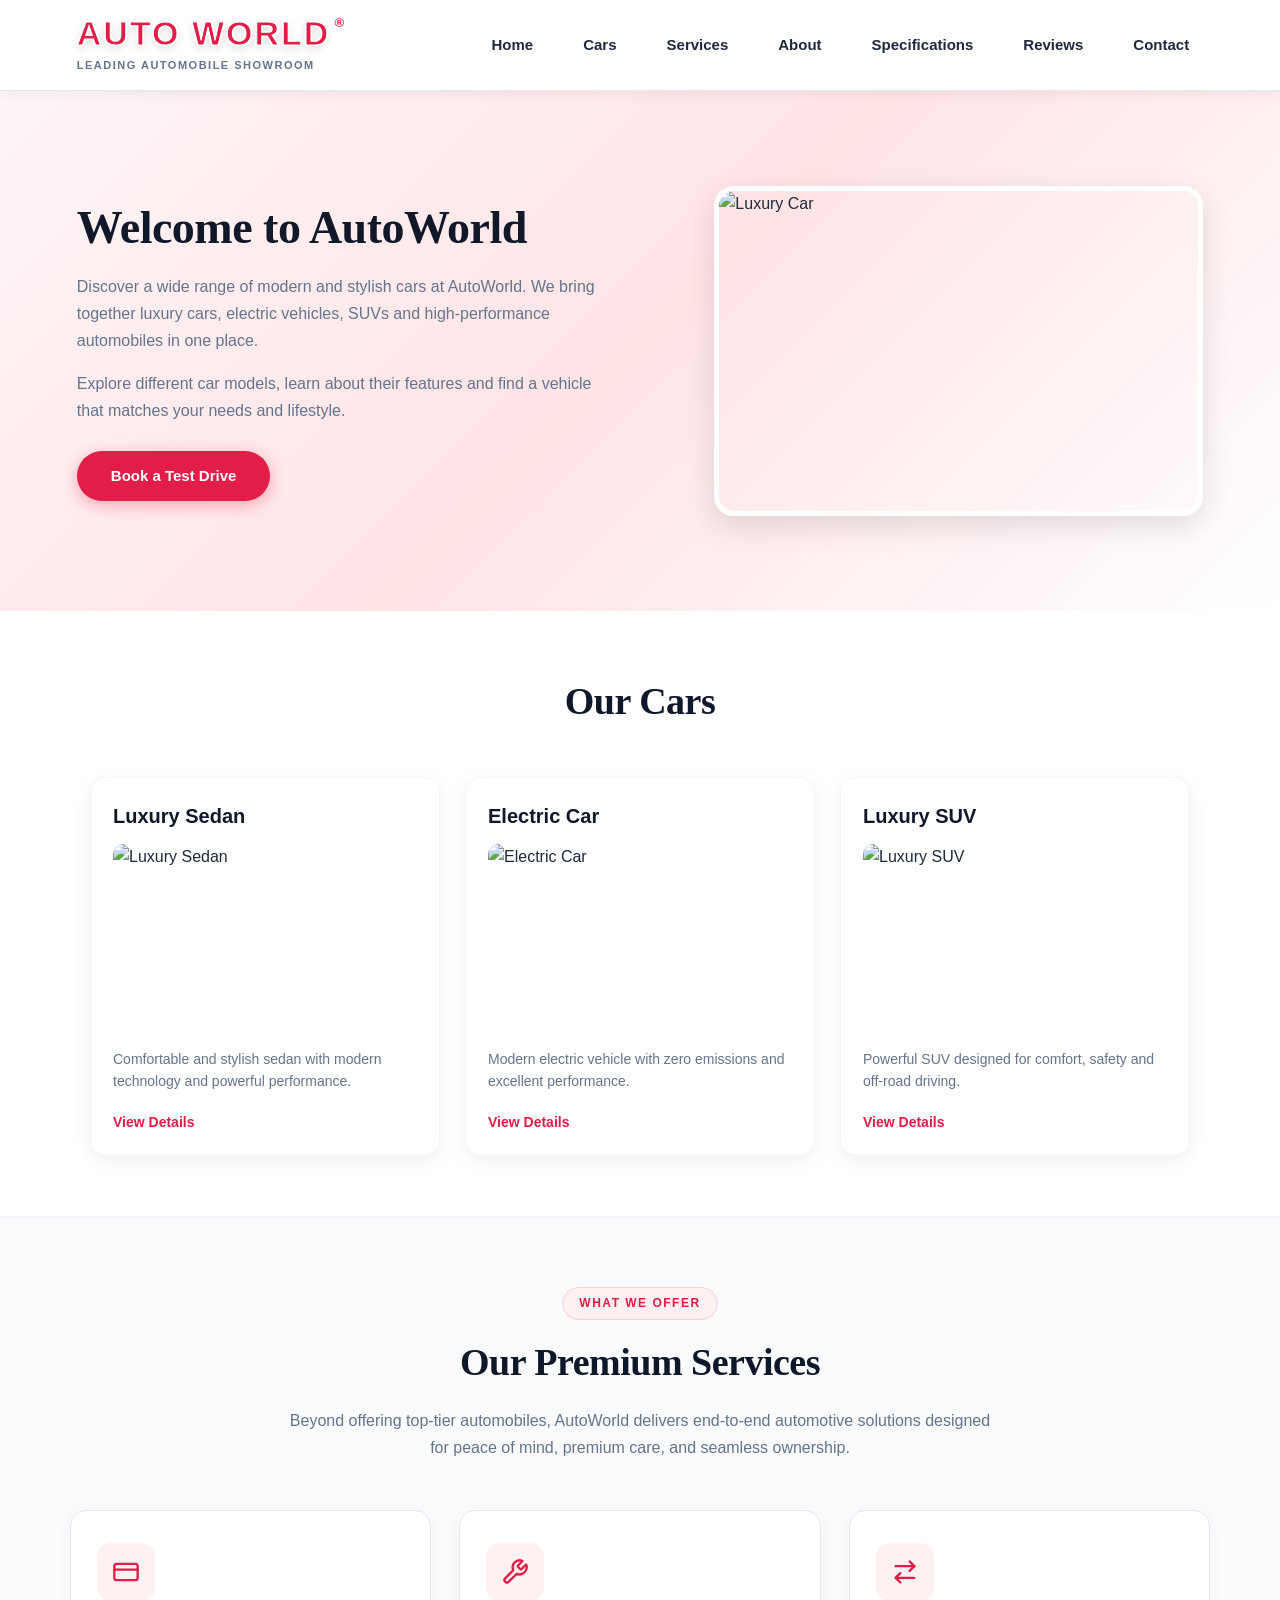
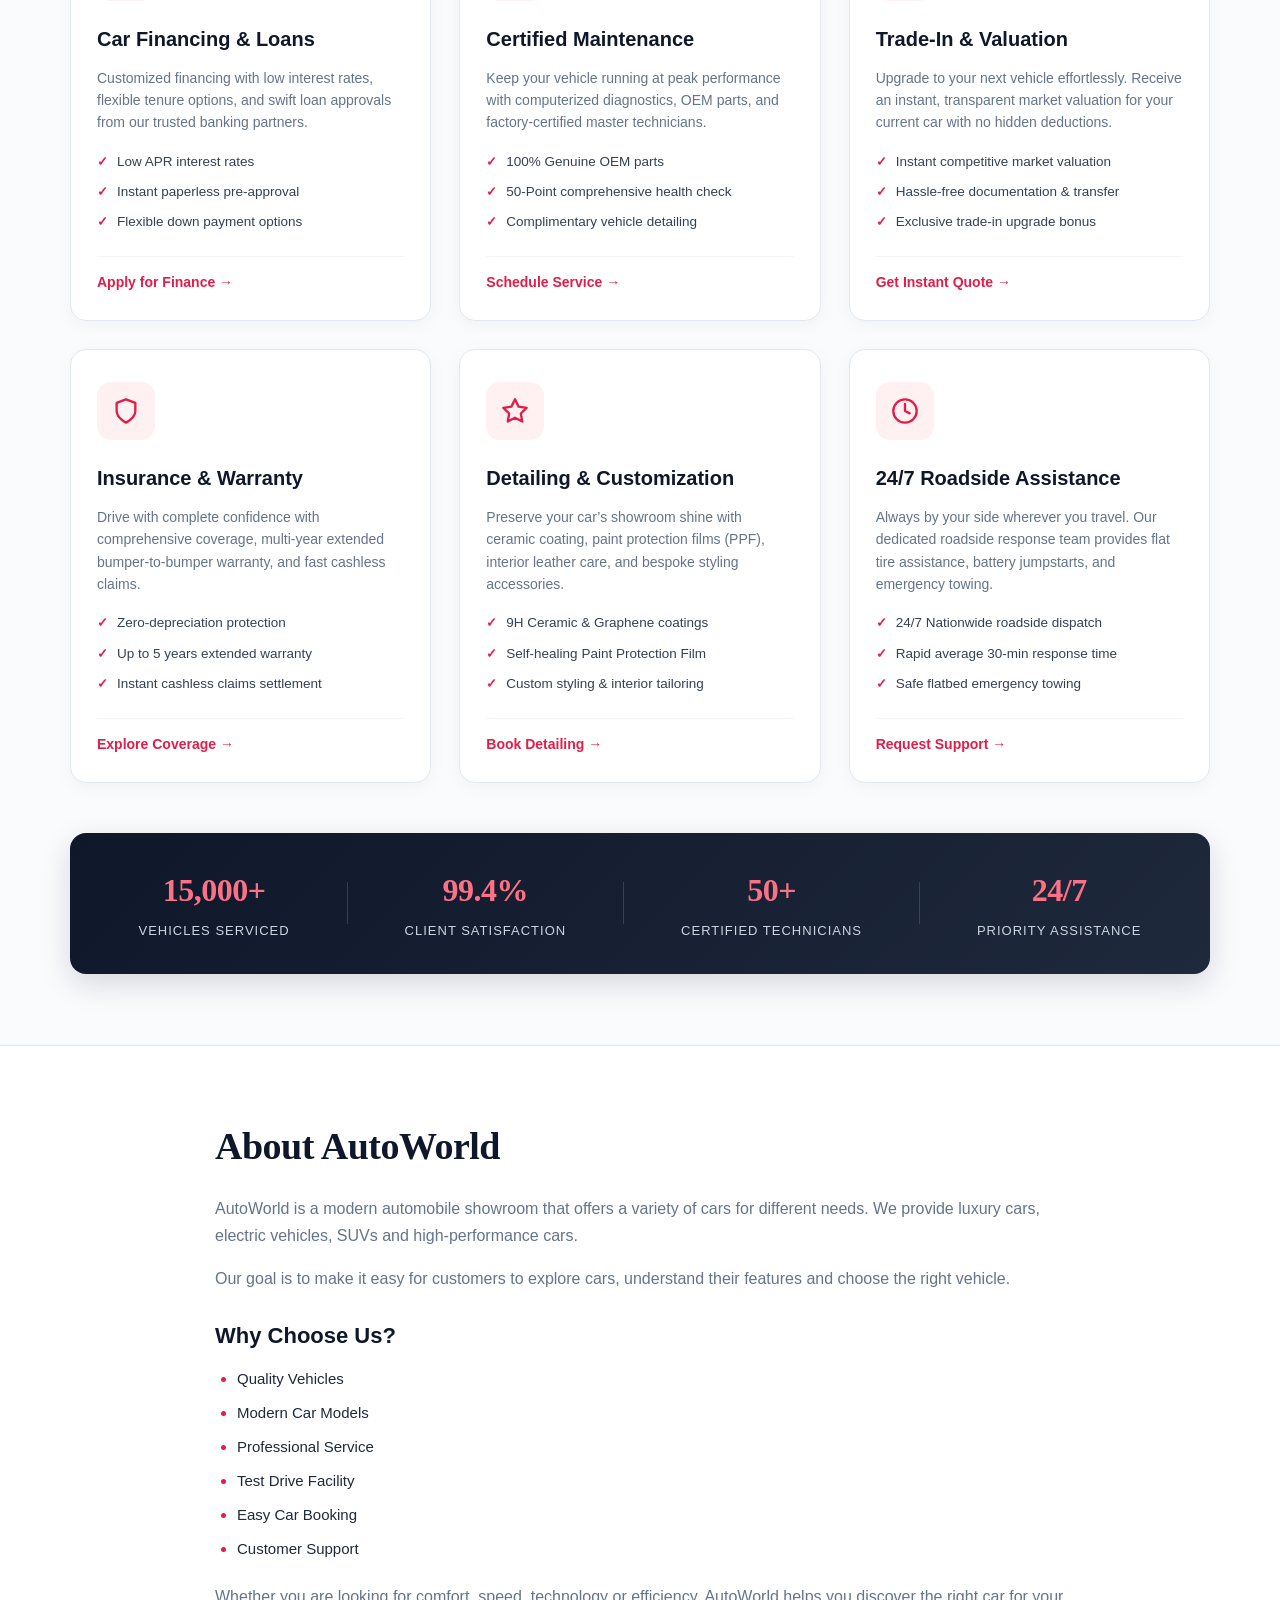
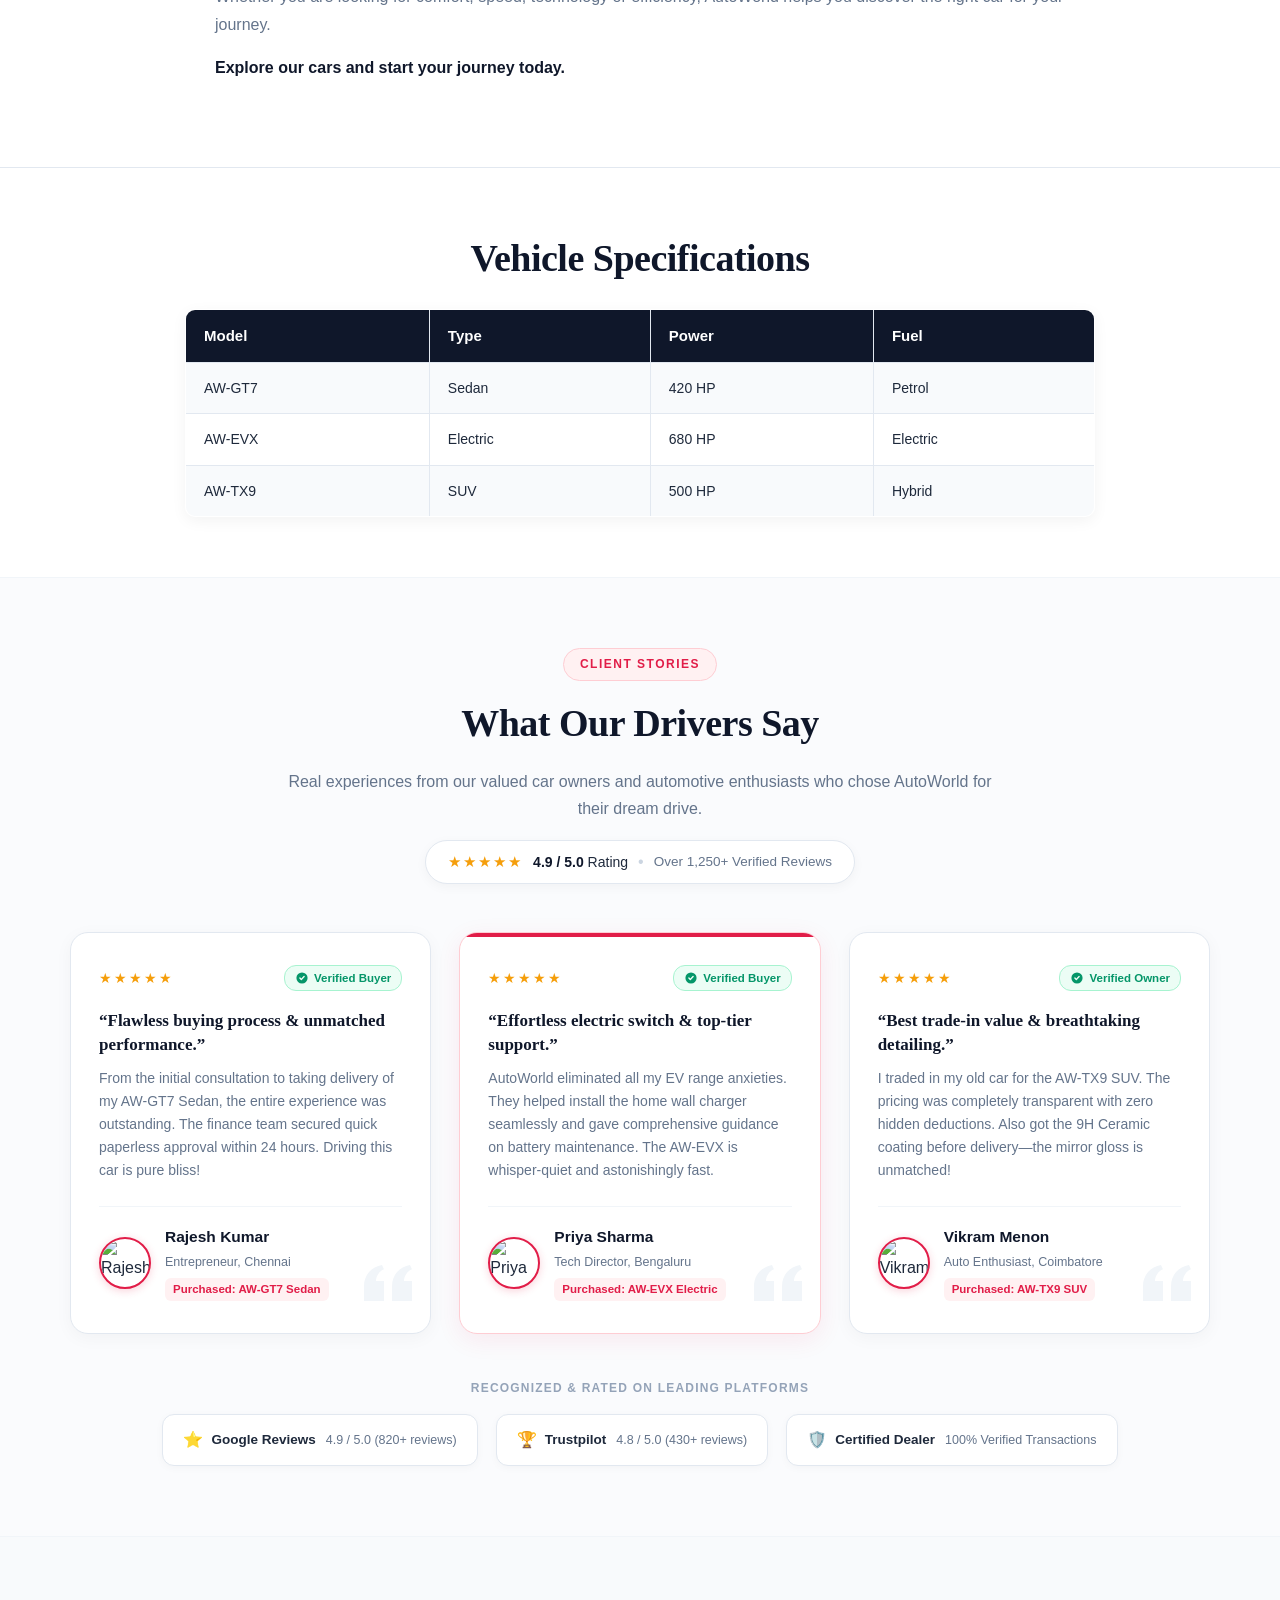
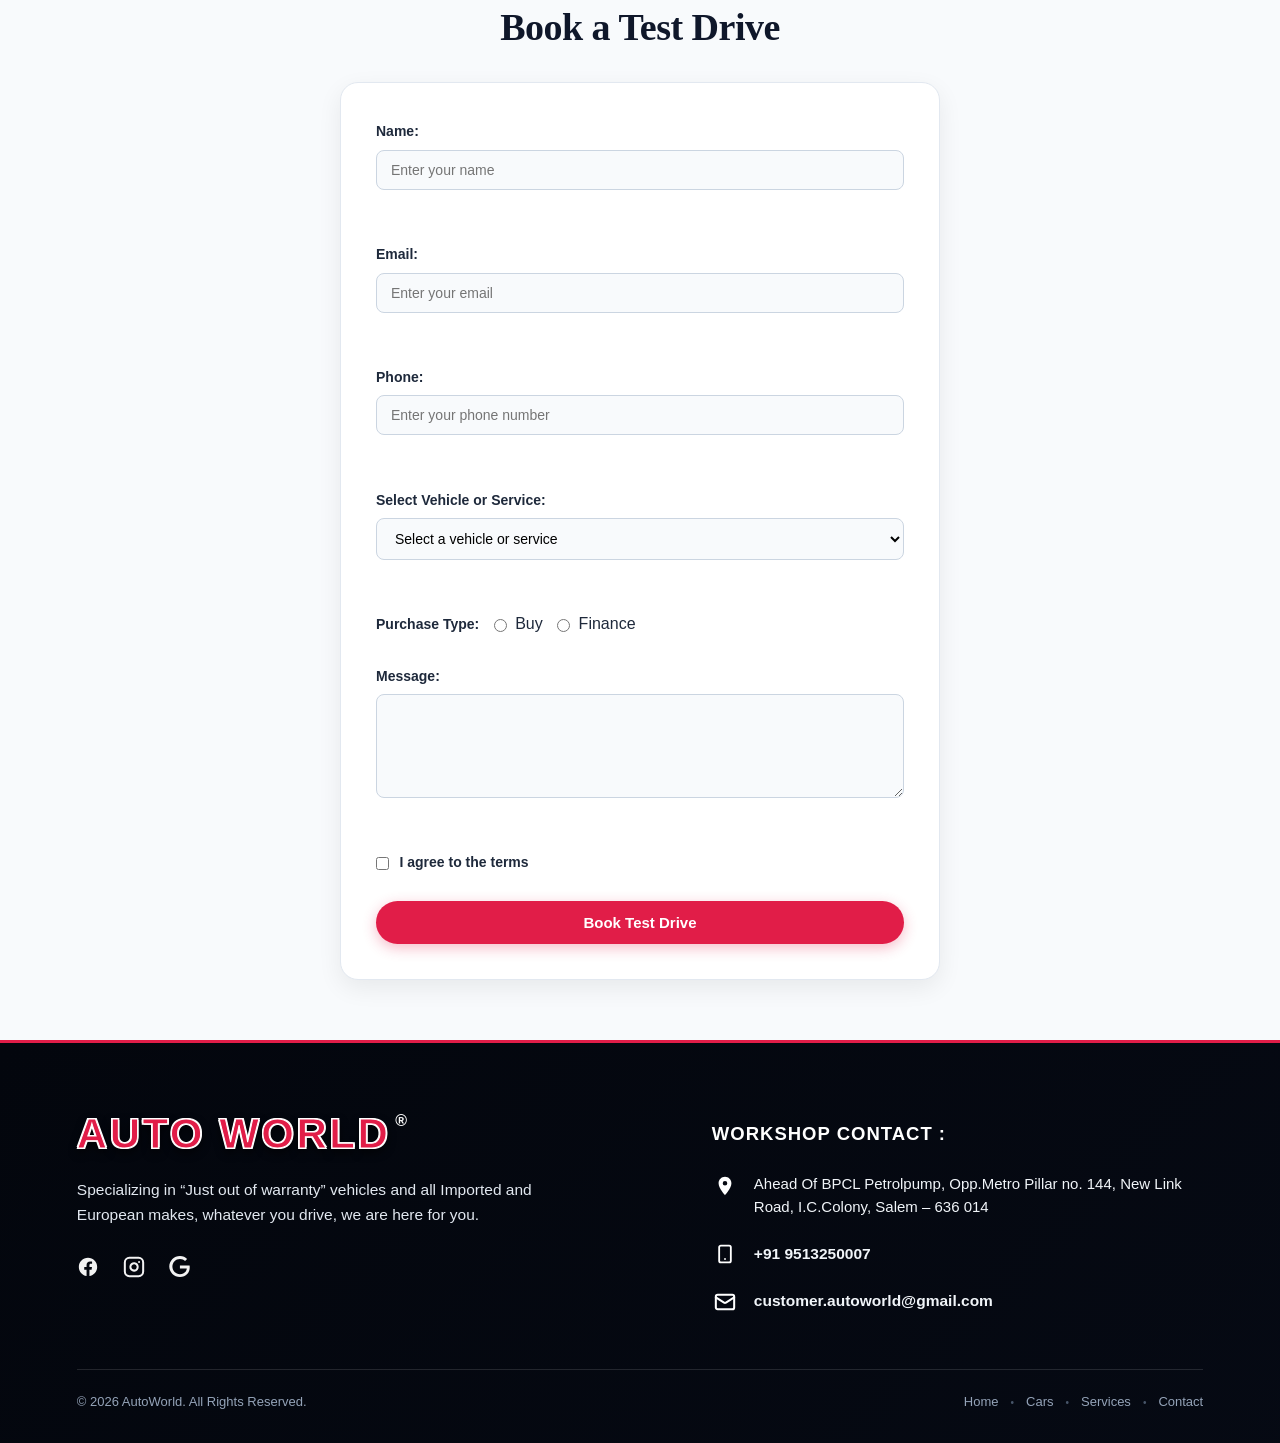
==== commit ab63c81a: "Add files via upload" ====
--- a/index.html
+++ b/index.html
@@ -704,12 +704,7 @@
             </div>
         </div>
 
-        <!-- Floating WhatsApp Contact Button -->
-        <a href="https://wa.me/919513250007" class="whatsapp-float-btn" target="_blank" rel="noopener noreferrer" aria-label="Chat with AutoWorld on WhatsApp" title="Chat on WhatsApp">
-            <svg viewBox="0 0 32 32" width="28" height="28" fill="currentColor">
-                <path d="M16.01 2.01c-7.72 0-14 6.28-14 14 0 2.47.65 4.88 1.88 7.02L2 30l7.21-1.89c2.06 1.12 4.38 1.71 6.8 1.71 7.72 0 14-6.28 14-14s-6.28-14-14-14zm0 25.59c-2.18 0-4.31-.59-6.17-1.7l-.44-.26-4.58 1.2 1.22-4.46-.29-.46c-1.22-1.94-1.87-4.19-1.87-6.49 0-6.7 5.45-12.15 12.15-12.15 6.7 0 12.15 5.45 12.15 12.15 0 6.7-5.45 12.17-12.17 12.17zm6.66-9.12c-.36-.18-2.15-1.06-2.48-1.18-.33-.12-.58-.18-.82.18s-.94 1.18-1.15 1.42c-.21.24-.43.27-.8.09-.36-.18-1.54-.57-2.93-1.81-1.08-.96-1.82-2.15-2.03-2.52-.21-.36-.02-.56.16-.74.16-.16.36-.43.55-.64.18-.21.24-.36.36-.61.12-.24.06-.46-.03-.64-.09-.18-.82-1.97-1.12-2.7-.3-.71-.6-.62-.82-.63h-.7c-.24 0-.64.09-.97.46-.33.36-1.27 1.24-1.27 3.03s1.3 3.52 1.48 3.76c.18.24 2.56 3.91 6.21 5.48.87.37 1.54.6 2.07.77.87.28 1.67.24 2.3.15.7-.1 2.15-.88 2.45-1.73.3-.85.3-1.58.21-1.73-.09-.15-.33-.24-.69-.42z"/>
-            </svg>
-        </a>
+        
     </footer>
 
     <!-- Mobile 3-Bar Sidebar Script -->
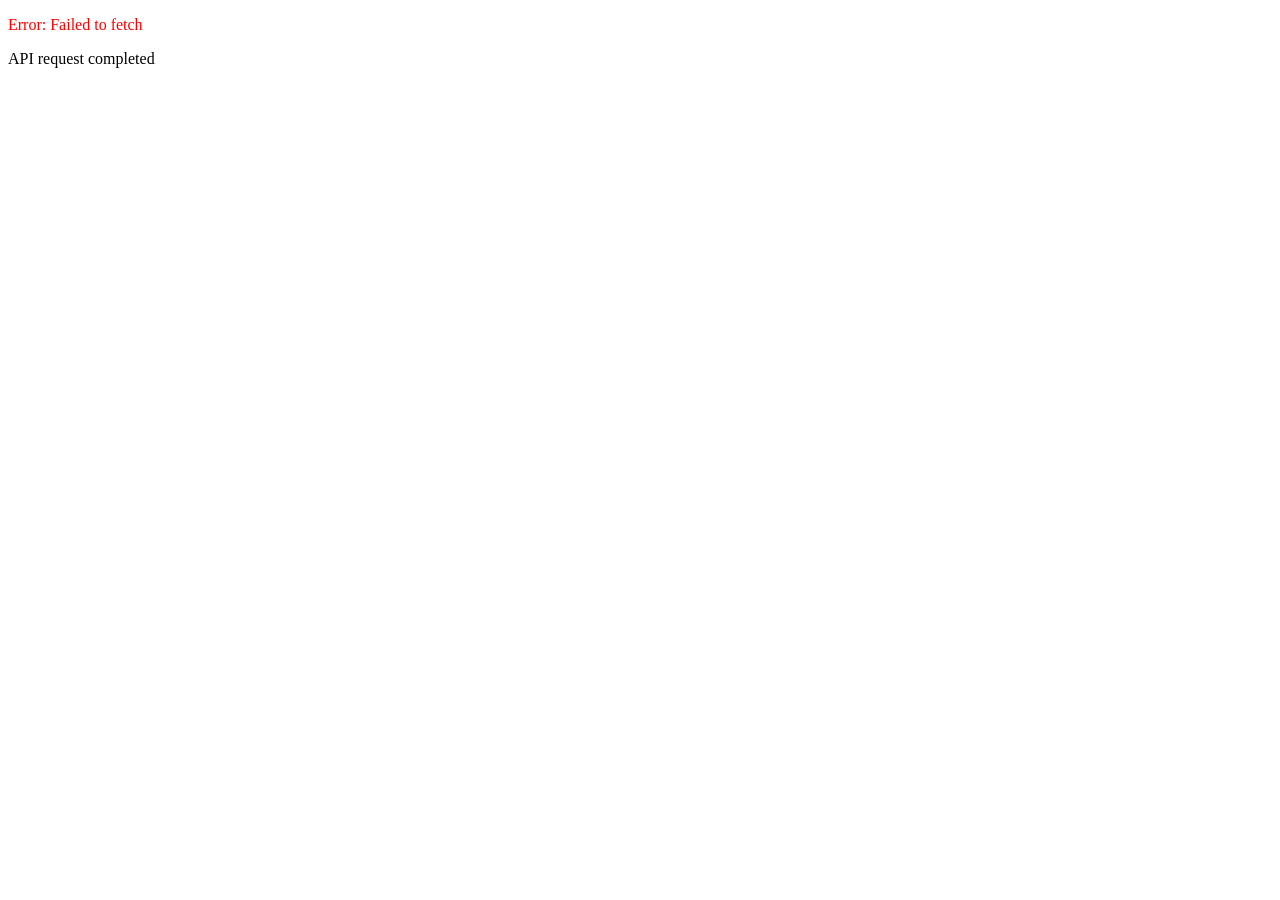
==== commit e3f25b64: "Add files via upload" ====
--- a/index.html
+++ b/index.html
@@ -1,733 +1,14 @@
 <!DOCTYPE html>
 <html lang="en">
-
 <head>
     <meta charset="UTF-8">
-    <meta name="viewport" content="width=device-width, initial-scale=1.0">
-
-    <meta name="description" content="AutoWorld automobile showroom">
-    <meta name="author" content="AutoWorld">
-
-    <title>AutoWorld - Automobile Showroom</title>
-
-    <link rel="stylesheet" href="style.css">
+    <title>DOM Tasks 1-20</title>
+    <style>
+        .card { border: 1px solid #999; padding: 10px; margin: 10px 0; }
+    </style>
 </head>
-
 <body>
-
-    <!-- Header -->
-    <header>
-        <div class="header-brand">
-            <a href="#home" class="header-logo-link" title="AutoWorld - Return to Home">
-                <h1 class="header-logo-text">AUTO WORLD</h1>
-                <span class="header-logo-reg">&reg;</span>
-            </a>
-            <p>Leading Automobile Showroom</p>
-        </div>
-
-        <!-- 3-Bar Mobile Hamburger Button -->
-        <button class="menu-toggle" id="menuToggle" aria-label="Toggle navigation">
-            <span></span>
-            <span></span>
-            <span></span>
-        </button>
-
-        <!-- Navigation -->
-        <nav id="navMenu">
-            <a href="#home">Home</a>
-            <a href="#cars">Cars</a>
-            <a href="#services">Services</a>
-            <a href="#about">About</a>
-            <a href="#specifications">Specifications</a>
-            <a href="#testimonials">Reviews</a>
-            <a href="#contact">Contact</a>
-        </nav>
-    </header>
-
-
-    <!-- Main Content -->
-    <main>
-
-        <!-- Home Section -->
-        <section id="home">
-            <div class="home-container">
-                <div class="home-content">
-                    <h2>Welcome to AutoWorld</h2>
-
-                    <p>
-                        Discover a wide range of modern and stylish cars at AutoWorld. We bring together luxury cars, electric vehicles, SUVs and high-performance automobiles in one place.
-                    </p>
-
-                    <p>
-                        Explore different car models, learn about their features and find a vehicle that matches your needs and lifestyle.
-                    </p>
-
-                    <a href="#contact">Book a Test Drive</a>
-                </div>
-
-                <div class="home-image">
-                    <img
-                        src="https://images.unsplash.com/photo-1617788138017-80ad40651399?auto=format&fit=crop&w=800&q=80"
-                        alt="Luxury Car"
-                        width="500"
-                    >
-                </div>
-            </div>
-        </section>
-
-
-        <!-- Cars Section -->
-        <section id="cars">
-            <h2>Our Cars</h2>
-
-            <article>
-                <h3>Luxury Sedan</h3>
-
-                <img
-                    src="https://images.unsplash.com/photo-1555215695-3004980ad54e?auto=format&fit=crop&w=700&q=80"
-                    alt="Luxury Sedan"
-                    width="300"
-                >
-
-                <p>
-                    Comfortable and stylish sedan with modern
-                    technology and powerful performance.
-                </p>
-
-                <a href="#contact">View Details</a>
-            </article>
-
-
-            <article>
-                <h3>Electric Car</h3>
-
-                <img
-                    src="https://images.unsplash.com/photo-1560958089-b8a1929cea89?auto=format&fit=crop&w=700&q=80"
-                    alt="Electric Car"
-                    width="300"
-                >
-
-                <p>
-                    Modern electric vehicle with zero emissions
-                    and excellent performance.
-                </p>
-
-                <a href="#contact">View Details</a>
-            </article>
-
-
-            <article>
-                <h3>Luxury SUV</h3>
-
-                <img
-                    src="https://images.unsplash.com/photo-1533473359331-0135ef1b58bf?auto=format&fit=crop&w=700&q=80"
-                    alt="Luxury SUV"
-                    width="300"
-                >
-
-                <p>
-                    Powerful SUV designed for comfort,
-                    safety and off-road driving.
-                </p>
-
-                <a href="#contact">View Details</a>
-            </article>
-        </section>
-
-
-        <!-- Services Section -->
-        <section id="services">
-            <div class="services-header">
-                <span class="section-badge">What We Offer</span>
-                <h2>Our Premium Services</h2>
-                <p>
-                    Beyond offering top-tier automobiles, AutoWorld delivers end-to-end automotive solutions designed for peace of mind, premium care, and seamless ownership.
-                </p>
-            </div>
-
-            <div class="services-grid">
-                <!-- Service 1: Financing & Loans -->
-                <article class="service-card">
-                    <div class="service-icon" aria-hidden="true">
-                        <svg viewBox="0 0 24 24" width="28" height="28" fill="none" stroke="currentColor" stroke-width="2" stroke-linecap="round" stroke-linejoin="round">
-                            <rect x="2" y="5" width="20" height="14" rx="2"></rect>
-                            <line x1="2" y1="10" x2="22" y2="10"></line>
-                        </svg>
-                    </div>
-                    <h3>Car Financing &amp; Loans</h3>
-                    <p>
-                        Customized financing with low interest rates, flexible tenure options, and swift loan approvals from our trusted banking partners.
-                    </p>
-                    <ul class="service-features">
-                        <li>Low APR interest rates</li>
-                        <li>Instant paperless pre-approval</li>
-                        <li>Flexible down payment options</li>
-                    </ul>
-                    <a href="#contact" class="service-link">Apply for Finance &rarr;</a>
-                </article>
-
-                <!-- Service 2: Certified Maintenance -->
-                <article class="service-card">
-                    <div class="service-icon" aria-hidden="true">
-                        <svg viewBox="0 0 24 24" width="28" height="28" fill="none" stroke="currentColor" stroke-width="2" stroke-linecap="round" stroke-linejoin="round">
-                            <path d="M14.7 6.3a1 1 0 0 0 0 1.4l1.6 1.6a1 1 0 0 0 1.4 0l3.77-3.77a6 6 0 0 1-7.94 7.94l-6.91 6.91a2.12 2.12 0 0 1-3-3l6.91-6.91a6 6 0 0 1 7.94-7.94l-3.76 3.76z"></path>
-                        </svg>
-                    </div>
-                    <h3>Certified Maintenance</h3>
-                    <p>
-                        Keep your vehicle running at peak performance with computerized diagnostics, OEM parts, and factory-certified master technicians.
-                    </p>
-                    <ul class="service-features">
-                        <li>100% Genuine OEM parts</li>
-                        <li>50-Point comprehensive health check</li>
-                        <li>Complimentary vehicle detailing</li>
-                    </ul>
-                    <a href="#contact" class="service-link">Schedule Service &rarr;</a>
-                </article>
-
-                <!-- Service 3: Vehicle Trade-In -->
-                <article class="service-card">
-                    <div class="service-icon" aria-hidden="true">
-                        <svg viewBox="0 0 24 24" width="28" height="28" fill="none" stroke="currentColor" stroke-width="2" stroke-linecap="round" stroke-linejoin="round">
-                            <path d="m16 3 4 4-4 4"></path>
-                            <path d="M20 7H4"></path>
-                            <path d="m8 21-4-4 4-4"></path>
-                            <path d="M4 17h16"></path>
-                        </svg>
-                    </div>
-                    <h3>Trade-In &amp; Valuation</h3>
-                    <p>
-                        Upgrade to your next vehicle effortlessly. Receive an instant, transparent market valuation for your current car with no hidden deductions.
-                    </p>
-                    <ul class="service-features">
-                        <li>Instant competitive market valuation</li>
-                        <li>Hassle-free documentation &amp; transfer</li>
-                        <li>Exclusive trade-in upgrade bonus</li>
-                    </ul>
-                    <a href="#contact" class="service-link">Get Instant Quote &rarr;</a>
-                </article>
-
-                <!-- Service 4: Insurance & Warranty -->
-                <article class="service-card">
-                    <div class="service-icon" aria-hidden="true">
-                        <svg viewBox="0 0 24 24" width="28" height="28" fill="none" stroke="currentColor" stroke-width="2" stroke-linecap="round" stroke-linejoin="round">
-                            <path d="M12 22s8-4 8-10V5l-8-3-8 3v7c0 6 8 10 8 10z"></path>
-                        </svg>
-                    </div>
-                    <h3>Insurance &amp; Warranty</h3>
-                    <p>
-                        Drive with complete confidence with comprehensive coverage, multi-year extended bumper-to-bumper warranty, and fast cashless claims.
-                    </p>
-                    <ul class="service-features">
-                        <li>Zero-depreciation protection</li>
-                        <li>Up to 5 years extended warranty</li>
-                        <li>Instant cashless claims settlement</li>
-                    </ul>
-                    <a href="#contact" class="service-link">Explore Coverage &rarr;</a>
-                </article>
-
-                <!-- Service 5: Detailing & Customization -->
-                <article class="service-card">
-                    <div class="service-icon" aria-hidden="true">
-                        <svg viewBox="0 0 24 24" width="28" height="28" fill="none" stroke="currentColor" stroke-width="2" stroke-linecap="round" stroke-linejoin="round">
-                            <polygon points="12 2 15.09 8.26 22 9.27 17 14.14 18.18 21.02 12 17.77 5.82 21.02 7 14.14 2 9.27 8.91 8.26 12 2"></polygon>
-                        </svg>
-                    </div>
-                    <h3>Detailing &amp; Customization</h3>
-                    <p>
-                        Preserve your car’s showroom shine with ceramic coating, paint protection films (PPF), interior leather care, and bespoke styling accessories.
-                    </p>
-                    <ul class="service-features">
-                        <li>9H Ceramic &amp; Graphene coatings</li>
-                        <li>Self-healing Paint Protection Film</li>
-                        <li>Custom styling &amp; interior tailoring</li>
-                    </ul>
-                    <a href="#contact" class="service-link">Book Detailing &rarr;</a>
-                </article>
-
-                <!-- Service 6: 24/7 Roadside Assistance -->
-                <article class="service-card">
-                    <div class="service-icon" aria-hidden="true">
-                        <svg viewBox="0 0 24 24" width="28" height="28" fill="none" stroke="currentColor" stroke-width="2" stroke-linecap="round" stroke-linejoin="round">
-                            <circle cx="12" cy="12" r="10"></circle>
-                            <polyline points="12 6 12 12 16 14"></polyline>
-                        </svg>
-                    </div>
-                    <h3>24/7 Roadside Assistance</h3>
-                    <p>
-                        Always by your side wherever you travel. Our dedicated roadside response team provides flat tire assistance, battery jumpstarts, and emergency towing.
-                    </p>
-                    <ul class="service-features">
-                        <li>24/7 Nationwide roadside dispatch</li>
-                        <li>Rapid average 30-min response time</li>
-                        <li>Safe flatbed emergency towing</li>
-                    </ul>
-                    <a href="#contact" class="service-link">Request Support &rarr;</a>
-                </article>
-            </div>
-
-            <!-- Services Trust Banner -->
-            <div class="services-banner">
-                <div class="banner-item">
-                    <h4>15,000+</h4>
-                    <p>Vehicles Serviced</p>
-                </div>
-                <div class="banner-divider" aria-hidden="true"></div>
-                <div class="banner-item">
-                    <h4>99.4%</h4>
-                    <p>Client Satisfaction</p>
-                </div>
-                <div class="banner-divider" aria-hidden="true"></div>
-                <div class="banner-item">
-                    <h4>50+</h4>
-                    <p>Certified Technicians</p>
-                </div>
-                <div class="banner-divider" aria-hidden="true"></div>
-                <div class="banner-item">
-                    <h4>24/7</h4>
-                    <p>Priority Assistance</p>
-                </div>
-            </div>
-        </section>
-
-
-        <!-- About Section -->
-        <section id="about">
-            <div class="about-container">
-                <h2>About AutoWorld</h2>
-
-                <p>
-                    AutoWorld is a modern automobile showroom that offers a variety of cars for different needs. We provide luxury cars, electric vehicles, SUVs and high-performance cars.
-                </p>
-
-                <p>
-                    Our goal is to make it easy for customers to explore cars, understand their features and choose the right vehicle.
-                </p>
-
-                <h3>Why Choose Us?</h3>
-
-                <ul>
-                    <li>Quality Vehicles</li>
-                    <li>Modern Car Models</li>
-                    <li>Professional Service</li>
-                    <li>Test Drive Facility</li>
-                    <li>Easy Car Booking</li>
-                    <li>Customer Support</li>
-                </ul>
-
-                <p>
-                    Whether you are looking for comfort, speed, technology or efficiency, AutoWorld helps you discover the right car for your journey.
-                </p>
-
-                <p>
-                    <strong>Explore our cars and start your journey today.</strong>
-                </p>
-            </div>
-        </section>
-
-
-        <!-- Specifications Section -->
-        <section id="specifications">
-            <h2>Vehicle Specifications</h2>
-
-            <table border="1">
-                <tr>
-                    <th>Model</th>
-                    <th>Type</th>
-                    <th>Power</th>
-                    <th>Fuel</th>
-                </tr>
-
-                <tr>
-                    <td>AW-GT7</td>
-                    <td>Sedan</td>
-                    <td>420 HP</td>
-                    <td>Petrol</td>
-                </tr>
-
-                <tr>
-                    <td>AW-EVX</td>
-                    <td>Electric</td>
-                    <td>680 HP</td>
-                    <td>Electric</td>
-                </tr>
-
-                <tr>
-                    <td>AW-TX9</td>
-                    <td>SUV</td>
-                    <td>500 HP</td>
-                    <td>Hybrid</td>
-                </tr>
-            </table>
-        </section>
-
-
-        <!-- Testimonials Section -->
-        <section id="testimonials">
-            <div class="testimonials-header">
-                <span class="section-badge">Client Stories</span>
-                <h2>What Our Drivers Say</h2>
-                <p>
-                    Real experiences from our valued car owners and automotive enthusiasts who chose AutoWorld for their dream drive.
-                </p>
-
-                <!-- Rating Summary Badge -->
-                <div class="rating-summary-pill">
-                    <div class="stars-gold" aria-label="5 out of 5 stars">★★★★★</div>
-                    <span class="rating-text"><strong>4.9 / 5.0</strong> Rating</span>
-                    <span class="rating-sep">•</span>
-                    <span class="rating-volume">Over 1,250+ Verified Reviews</span>
-                </div>
-            </div>
-
-            <div class="testimonials-grid">
-                <!-- Testimonial 1 -->
-                <article class="testimonial-card">
-                    <div class="card-top">
-                        <div class="rating-stars">★★★★★</div>
-                        <span class="verified-badge">
-                            <svg viewBox="0 0 20 20" width="14" height="14" fill="currentColor">
-                                <path fill-rule="evenodd" d="M10 18a8 8 0 100-16 8 8 0 000 16zm3.707-9.293a1 1 0 00-1.414-1.414L9 10.586 7.707 9.293a1 1 0 00-1.414 1.414l2 2a1 1 0 001.414 0l4-4z" clip-rule="evenodd"></path>
-                            </svg>
-                            Verified Buyer
-                        </span>
-                    </div>
-
-                    <blockquote class="testimonial-body">
-                        <p class="testimonial-quote-lead">“Flawless buying process &amp; unmatched performance.”</p>
-                        <p class="testimonial-text">
-                            From the initial consultation to taking delivery of my AW-GT7 Sedan, the entire experience was outstanding. The finance team secured quick paperless approval within 24 hours. Driving this car is pure bliss!
-                        </p>
-                    </blockquote>
-
-                    <div class="client-profile">
-                        <img
-                            src="https://images.unsplash.com/photo-1507003211169-0a1dd7228f2d?auto=format&fit=crop&w=150&q=80"
-                            alt="Rajesh Kumar"
-                            class="client-avatar"
-                            width="52"
-                            height="52"
-                        >
-                        <div class="client-details">
-                            <h4 class="client-name">Rajesh Kumar</h4>
-                            <p class="client-role">Entrepreneur, Chennai</p>
-                            <span class="car-tag">Purchased: AW-GT7 Sedan</span>
-                        </div>
-                    </div>
-
-                    <div class="quote-watermark" aria-hidden="true">
-                        <svg viewBox="0 0 24 24" width="48" height="48" fill="currentColor">
-                            <path d="M14.017 21v-7.391c0-5.704 3.731-9.57 8.983-10.609l.995 2.151c-2.432.917-3.995 3.638-3.995 5.849h4v10h-9.983zm-14.017 0v-7.391c0-5.704 3.748-9.57 9-10.609l.996 2.151c-2.433.917-3.996 3.638-3.996 5.849h3.983v10h-9.983z"/>
-                        </svg>
-                    </div>
-                </article>
-
-                <!-- Testimonial 2 -->
-                <article class="testimonial-card featured-testimonial">
-                    <div class="card-top">
-                        <div class="rating-stars">★★★★★</div>
-                        <span class="verified-badge">
-                            <svg viewBox="0 0 20 20" width="14" height="14" fill="currentColor">
-                                <path fill-rule="evenodd" d="M10 18a8 8 0 100-16 8 8 0 000 16zm3.707-9.293a1 1 0 00-1.414-1.414L9 10.586 7.707 9.293a1 1 0 00-1.414 1.414l2 2a1 1 0 001.414 0l4-4z" clip-rule="evenodd"></path>
-                            </svg>
-                            Verified Buyer
-                        </span>
-                    </div>
-
-                    <blockquote class="testimonial-body">
-                        <p class="testimonial-quote-lead">“Effortless electric switch &amp; top-tier support.”</p>
-                        <p class="testimonial-text">
-                            AutoWorld eliminated all my EV range anxieties. They helped install the home wall charger seamlessly and gave comprehensive guidance on battery maintenance. The AW-EVX is whisper-quiet and astonishingly fast.
-                        </p>
-                    </blockquote>
-
-                    <div class="client-profile">
-                        <img
-                            src="https://images.unsplash.com/photo-1573496359142-b8d87734a5a2?auto=format&fit=crop&w=150&q=80"
-                            alt="Priya Sharma"
-                            class="client-avatar"
-                            width="52"
-                            height="52"
-                        >
-                        <div class="client-details">
-                            <h4 class="client-name">Priya Sharma</h4>
-                            <p class="client-role">Tech Director, Bengaluru</p>
-                            <span class="car-tag">Purchased: AW-EVX Electric</span>
-                        </div>
-                    </div>
-
-                    <div class="quote-watermark" aria-hidden="true">
-                        <svg viewBox="0 0 24 24" width="48" height="48" fill="currentColor">
-                            <path d="M14.017 21v-7.391c0-5.704 3.731-9.57 8.983-10.609l.995 2.151c-2.432.917-3.995 3.638-3.995 5.849h4v10h-9.983zm-14.017 0v-7.391c0-5.704 3.748-9.57 9-10.609l.996 2.151c-2.433.917-3.996 3.638-3.996 5.849h3.983v10h-9.983z"/>
-                        </svg>
-                    </div>
-                </article>
-
-                <!-- Testimonial 3 -->
-                <article class="testimonial-card">
-                    <div class="card-top">
-                        <div class="rating-stars">★★★★★</div>
-                        <span class="verified-badge">
-                            <svg viewBox="0 0 20 20" width="14" height="14" fill="currentColor">
-                                <path fill-rule="evenodd" d="M10 18a8 8 0 100-16 8 8 0 000 16zm3.707-9.293a1 1 0 00-1.414-1.414L9 10.586 7.707 9.293a1 1 0 00-1.414 1.414l2 2a1 1 0 001.414 0l4-4z" clip-rule="evenodd"></path>
-                            </svg>
-                            Verified Owner
-                        </span>
-                    </div>
-
-                    <blockquote class="testimonial-body">
-                        <p class="testimonial-quote-lead">“Best trade-in value &amp; breathtaking detailing.”</p>
-                        <p class="testimonial-text">
-                            I traded in my old car for the AW-TX9 SUV. The pricing was completely transparent with zero hidden deductions. Also got the 9H Ceramic coating before delivery—the mirror gloss is unmatched!
-                        </p>
-                    </blockquote>
-
-                    <div class="client-profile">
-                        <img
-                            src="https://images.unsplash.com/photo-1500648767791-00dcc994a43e?auto=format&fit=crop&w=150&q=80"
-                            alt="Vikram Menon"
-                            class="client-avatar"
-                            width="52"
-                            height="52"
-                        >
-                        <div class="client-details">
-                            <h4 class="client-name">Vikram Menon</h4>
-                            <p class="client-role">Auto Enthusiast, Coimbatore</p>
-                            <span class="car-tag">Purchased: AW-TX9 SUV</span>
-                        </div>
-                    </div>
-
-                    <div class="quote-watermark" aria-hidden="true">
-                        <svg viewBox="0 0 24 24" width="48" height="48" fill="currentColor">
-                            <path d="M14.017 21v-7.391c0-5.704 3.731-9.57 8.983-10.609l.995 2.151c-2.432.917-3.995 3.638-3.995 5.849h4v10h-9.983zm-14.017 0v-7.391c0-5.704 3.748-9.57 9-10.609l.996 2.151c-2.433.917-3.996 3.638-3.996 5.849h3.983v10h-9.983z"/>
-                        </svg>
-                    </div>
-                </article>
-            </div>
-
-            <!-- Social Proof Platforms Strip -->
-            <div class="testimonials-platforms">
-                <span class="platforms-title">Recognized &amp; Rated on Leading Platforms</span>
-                <div class="platforms-list">
-                    <div class="platform-badge">
-                        <span class="platform-icon">⭐</span>
-                        <strong>Google Reviews</strong>
-                        <span class="platform-score">4.9 / 5.0 (820+ reviews)</span>
-                    </div>
-                    <div class="platform-badge">
-                        <span class="platform-icon">🏆</span>
-                        <strong>Trustpilot</strong>
-                        <span class="platform-score">4.8 / 5.0 (430+ reviews)</span>
-                    </div>
-                    <div class="platform-badge">
-                        <span class="platform-icon">🛡️</span>
-                        <strong>Certified Dealer</strong>
-                        <span class="platform-score">100% Verified Transactions</span>
-                    </div>
-                </div>
-            </div>
-        </section>
-
-
-        <!-- Contact / Test Drive Form -->
-        <section id="contact">
-            <h2>Book a Test Drive</h2>
-
-            <form>
-
-                <label for="name">Name:</label>
-                <input type="text" id="name" placeholder="Enter your name" required>
-
-                <br><br>
-
-                <label for="email">Email:</label>
-                <input type="email" id="email" placeholder="Enter your email" required>
-
-                <br><br>
-
-                <label for="phone">Phone:</label>
-                <input type="tel" id="phone" placeholder="Enter your phone number">
-
-                <br><br>
-
-                <label for="car">Select Vehicle or Service:</label>
-
-                <select id="car">
-                    <option value="">Select a vehicle or service</option>
-                    <optgroup label="Vehicles">
-                        <option>Luxury Sedan</option>
-                        <option>Electric Car</option>
-                        <option>Luxury SUV</option>
-                    </optgroup>
-                    <optgroup label="Services">
-                        <option>Car Financing &amp; Loans</option>
-                        <option>Certified Maintenance</option>
-                        <option>Trade-In &amp; Valuation</option>
-                        <option>Insurance &amp; Warranty</option>
-                        <option>Detailing &amp; Customization</option>
-                        <option>24/7 Roadside Assistance</option>
-                    </optgroup>
-                </select>
-
-                <br><br>
-
-                <label>Purchase Type:</label>
-
-                <input type="radio" name="purchase" value="buy">
-                Buy
-
-                <input type="radio" name="purchase" value="finance">
-                Finance
-
-                <br><br>
-
-                <label for="message">Message:</label>
-
-                <br>
-
-                <textarea
-                    id="message"
-                    rows="5"
-                    cols="40"
-                    placeholder="Enter your message">
-                </textarea>
-
-                <br><br>
-
-                <input type="checkbox" id="agree">
-                <label for="agree">I agree to the terms</label>
-
-                <br><br>
-
-                <button type="submit">Book Test Drive</button>
-
-            </form>
-        </section>
-
-    </main>
-
-
-    <!-- Footer -->
-    <footer class="autoworld-footer">
-        <div class="footer-wrapper">
-            <div class="footer-columns">
-                <!-- Left Column: Brand & Specialty -->
-                <div class="footer-info-col">
-                    <div class="footer-brand-logo">
-                        <span class="logo-text">AUTO WORLD</span>
-                        <span class="logo-reg">&reg;</span>
-                    </div>
-
-                    <p class="footer-specialty">
-                        Specializing in &ldquo;Just out of warranty&rdquo; vehicles and all Imported and European makes, whatever you drive, we are here for you.
-                    </p>
-
-                    <div class="footer-social-row">
-                        <a href="#home" class="social-btn" aria-label="AutoWorld on Facebook" title="Facebook">
-                            <svg viewBox="0 0 24 24" width="22" height="22" fill="currentColor">
-                                <path d="M22 12c0-5.523-4.477-10-10-10S2 6.477 2 12c0 4.991 3.657 9.128 8.438 9.878v-6.987h-2.54V12h2.54V9.797c0-2.506 1.492-3.89 3.777-3.89 1.094 0 2.238.195 2.238.195v2.46h-1.26c-1.243 0-1.63.771-1.63 1.562V12h2.773l-.443 2.89h-2.33v6.988C18.343 21.128 22 16.991 22 12z"/>
-                            </svg>
-                        </a>
-                        <a href="#home" class="social-btn" aria-label="AutoWorld on Instagram" title="Instagram">
-                            <svg viewBox="0 0 24 24" width="22" height="22" fill="none" stroke="currentColor" stroke-width="2.2" stroke-linecap="round" stroke-linejoin="round">
-                                <rect width="20" height="20" x="2" y="2" rx="5" ry="5"></rect>
-                                <path d="M16 11.37A4 4 0 1 1 12.63 8 4 4 0 0 1 16 11.37z"></path>
-                                <line x1="17.5" x2="17.51" y1="6.5" y2="6.5"></line>
-                            </svg>
-                        </a>
-                        <a href="#testimonials" class="social-btn" aria-label="AutoWorld on Google Reviews" title="Google">
-                            <svg viewBox="0 0 24 24" width="21" height="21" fill="currentColor">
-                                <path d="M12.48 10.92v3.28h7.84c-.24 1.84-.853 3.187-1.787 4.133-1.147 1.147-2.933 2.4-6.053 2.4-4.827 0-8.6-3.893-8.6-8.72s3.773-8.72 8.6-8.72c2.6 0 4.507 1.027 5.907 2.347l2.307-2.307C18.747 1.44 16.08 0 12.48 0 5.867 0 .307 5.387.307 12s5.56 12 12.173 12c3.573 0 6.267-1.173 8.373-3.36 2.16-2.16 2.84-5.213 2.84-7.667 0-.76-.053-1.467-.173-2.053H12.48z"/>
-                            </svg>
-                        </a>
-                    </div>
-                </div>
-
-                <!-- Right Column: Workshop Contact -->
-                <div class="footer-contact-col">
-                    <h3 class="contact-heading">WORKSHOP CONTACT :</h3>
-
-                    <ul class="contact-items-list">
-                        <!-- Location Address -->
-                        <li class="contact-entry">
-                            <div class="entry-icon" aria-hidden="true">
-                                <svg viewBox="0 0 24 24" width="22" height="22" fill="currentColor">
-                                    <path d="M12 2C8.13 2 5 5.13 5 9c0 5.25 7 13 7 13s7-7.75 7-13c0-3.87-3.13-7-7-7zm0 9.5a2.5 2.5 0 0 1 0-5 2.5 2.5 0 0 1 0 5z"/>
-                                </svg>
-                            </div>
-                            <div class="entry-content">
-                                <address>Ahead Of BPCL Petrolpump, Opp.Metro Pillar no. 144, New Link Road, I.C.Colony, Salem &ndash; 636 014 </address>
-                            </div>
-                        </li>
-
-                        <!-- Phone -->
-                        <li class="contact-entry">
-                            <div class="entry-icon" aria-hidden="true">
-                                <svg viewBox="0 0 24 24" width="20" height="20" fill="none" stroke="currentColor" stroke-width="2.2" stroke-linecap="round" stroke-linejoin="round">
-                                    <rect width="14" height="20" x="5" y="2" rx="2" ry="2"></rect>
-                                    <line x1="12" x2="12.01" y1="18" y2="18"></line>
-                                </svg>
-                            </div>
-                            <div class="entry-content">
-                                <a href="tel:+919513250007" class="contact-link">+91 9513250007</a>
-                            </div>
-                        </li>
-
-                        <!-- Email -->
-                        <li class="contact-entry">
-                            <div class="entry-icon" aria-hidden="true">
-                                <svg viewBox="0 0 24 24" width="22" height="22" fill="none" stroke="currentColor" stroke-width="2.2" stroke-linecap="round" stroke-linejoin="round">
-                                    <rect width="20" height="16" x="2" y="4" rx="2"></rect>
-                                    <path d="m22 7-8.97 5.7a1.94 1.94 0 0 1-2.06 0L2 7"></path>
-                                </svg>
-                            </div>
-                            <div class="entry-content">
-                                <a href="mailto:customer.autoworld@gmail.com" class="contact-link">customer.autoworld@gmail.com</a>
-                            </div>
-                        </li>
-                    </ul>
-                </div>
-            </div>
-
-            <!-- Bottom Sub-bar with copyright & legal -->
-            <div class="footer-sub-bar">
-                <p>&copy; 2026 AutoWorld. All Rights Reserved.</p>
-                <div class="footer-quick-links">
-                    <a href="#home">Home</a>
-                    <span>&bull;</span>
-                    <a href="#cars">Cars</a>
-                    <span>&bull;</span>
-                    <a href="#services">Services</a>
-                    <span>&bull;</span>
-                    <a href="#contact">Contact</a>
-                </div>
-            </div>
-        </div>
-
-        
-    </footer>
-
-    <!-- Mobile 3-Bar Sidebar Script -->
-    <script>
-        const menuToggle = document.getElementById('menuToggle');
-        const navMenu = document.getElementById('navMenu');
-
-        if (menuToggle && navMenu) {
-            menuToggle.addEventListener('click', () => {
-                menuToggle.classList.toggle('active');
-                navMenu.classList.toggle('active');
-            });
-
-            // Close sidebar when clicking any navigation link
-            navMenu.querySelectorAll('a').forEach(link => {
-                link.addEventListener('click', () => {
-                    menuToggle.classList.remove('active');
-                    navMenu.classList.remove('active');
-                });
-            });
-        }
-    </script>
-
+    <div class="api"></div>
+    <script src="tasks.js"></script>
 </body>
-
 </html>
